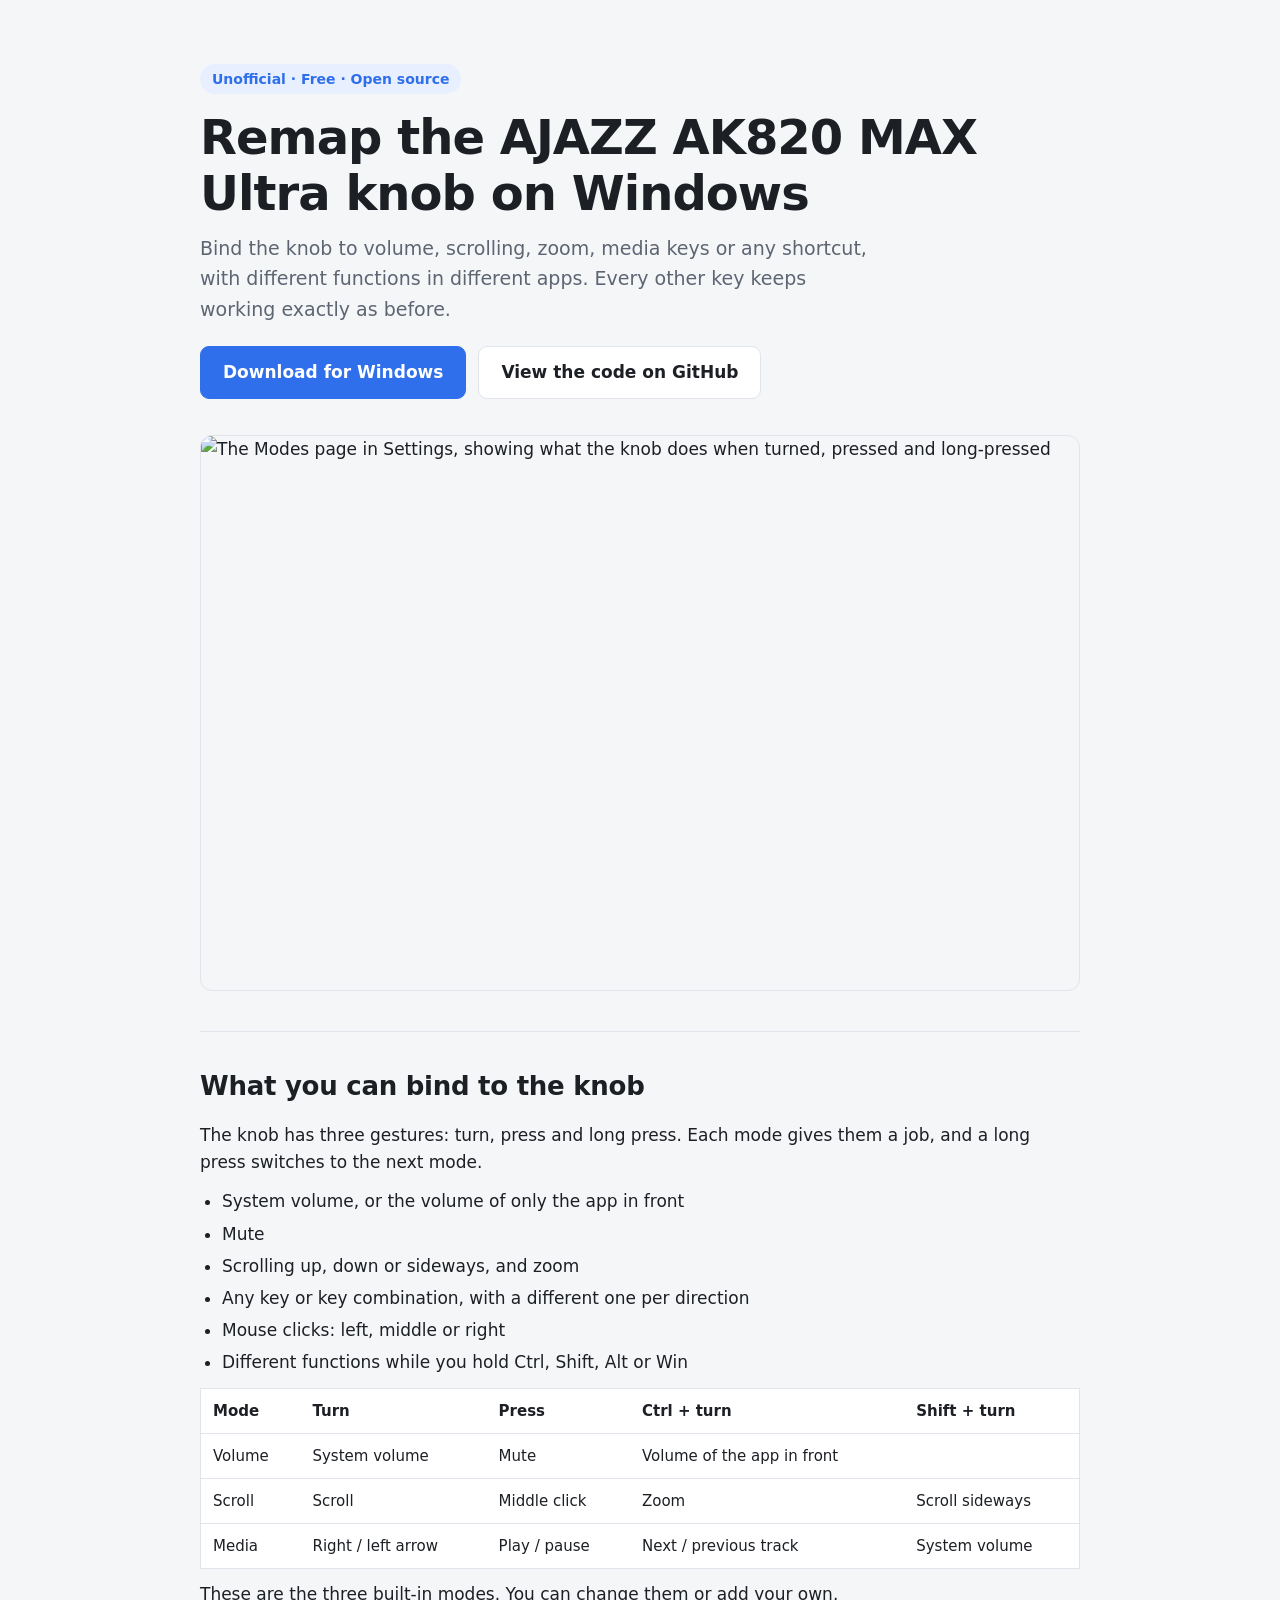
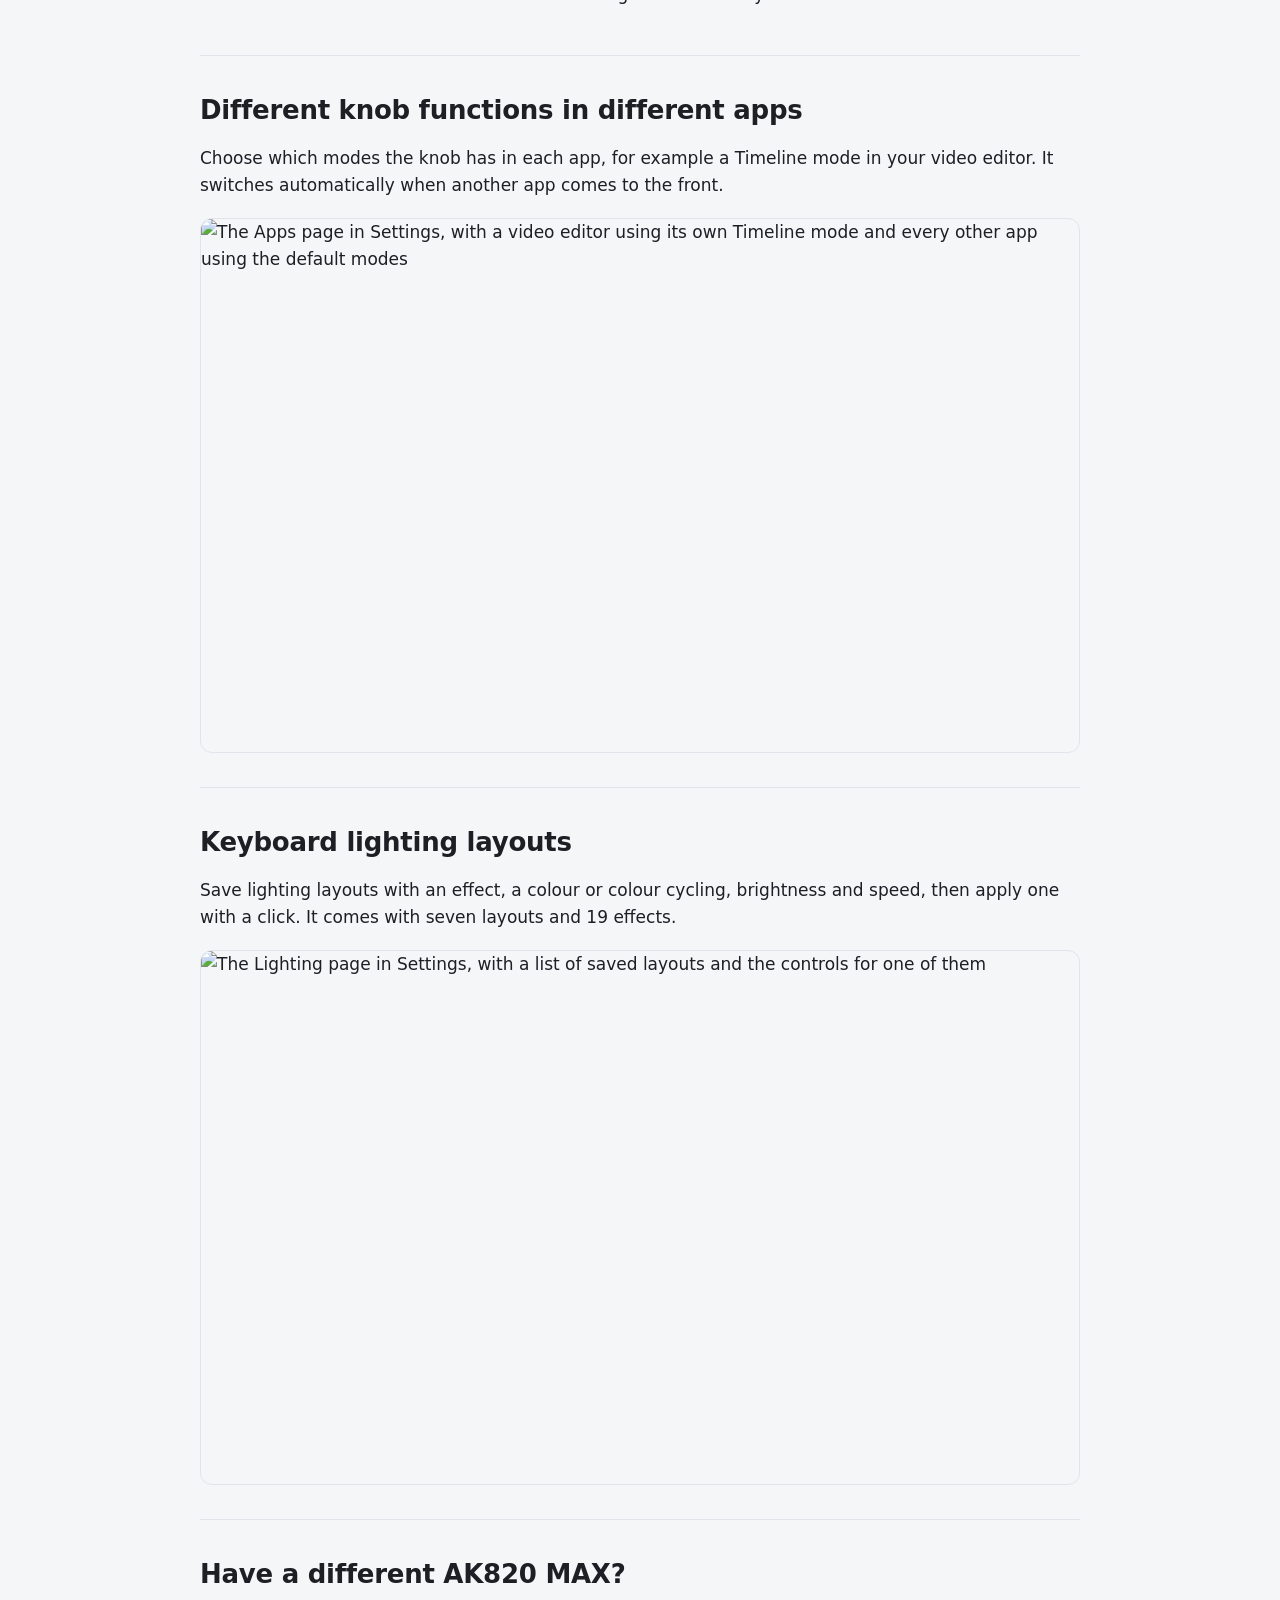
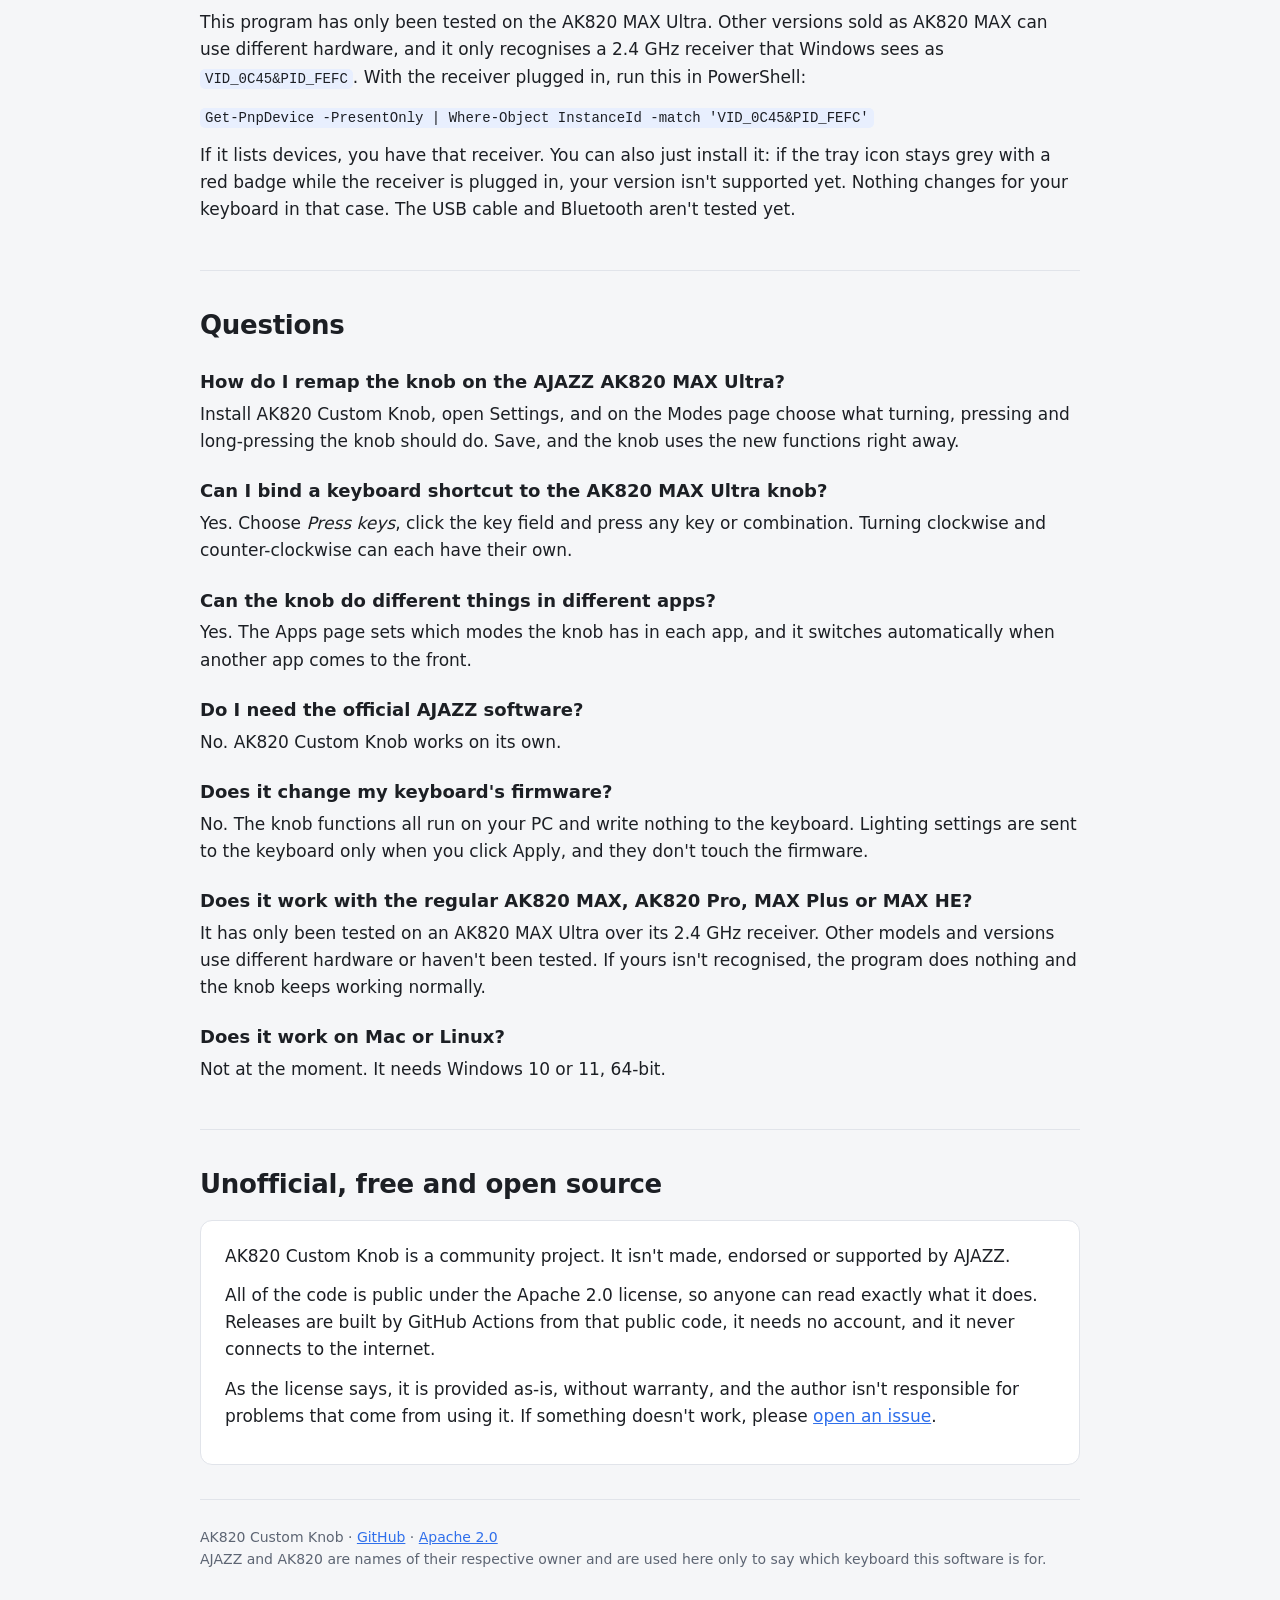
==== site/index.html @ d7d893a1 "Uyumluluk bilgisi AK820 MAX Ultra olarak düzeltildi" ====
<!doctype html>
<html lang="en">
<head>
  <meta charset="utf-8">
  <meta name="viewport" content="width=device-width, initial-scale=1">
  <title>Remap the AJAZZ AK820 MAX Ultra Knob on Windows | AK820 Custom Knob</title>
  <meta name="description" content="Free, open-source software to remap the knob on the AJAZZ AK820 MAX Ultra: bind volume, scroll, zoom, media keys or any shortcut, with different functions per app.">
  <link rel="canonical" href="https://enceladus00.github.io/ak820-custom-knob/">
  <link rel="icon" href="images/icon.png">
  <meta property="og:type" content="website">
  <meta property="og:title" content="Remap the AJAZZ AK820 MAX Ultra knob on Windows">
  <meta property="og:description" content="Free, open-source and unofficial. Bind volume, scroll, zoom, media keys or any shortcut to the knob, with different functions per app.">
  <meta property="og:url" content="https://enceladus00.github.io/ak820-custom-knob/">
  <meta property="og:image" content="https://enceladus00.github.io/ak820-custom-knob/images/settings-modes.png">
  <meta name="twitter:card" content="summary_large_image">
  <script type="application/ld+json">
  {
    "@context": "https://schema.org",
    "@graph": [
      {
        "@type": "SoftwareApplication",
        "name": "AK820 Custom Knob",
        "description": "Free, open-source and unofficial software to remap the knob on the AJAZZ AK820 MAX Ultra keyboard on Windows.",
        "applicationCategory": "UtilitiesApplication",
        "operatingSystem": "Windows 10, Windows 11",
        "license": "https://www.apache.org/licenses/LICENSE-2.0",
        "downloadUrl": "https://github.com/Enceladus00/ak820-custom-knob/releases/latest/download/ak820-custom-knob-setup.exe",
        "url": "https://enceladus00.github.io/ak820-custom-knob/",
        "offers": { "@type": "Offer", "price": "0", "priceCurrency": "USD" }
      },
      {
        "@type": "FAQPage",
        "mainEntity": [
          { "@type": "Question", "name": "How do I remap the knob on the AJAZZ AK820 MAX Ultra?", "acceptedAnswer": { "@type": "Answer", "text": "Install AK820 Custom Knob, open Settings, and on the Modes page choose what turning, pressing and long-pressing the knob should do. Save, and the knob uses the new functions right away." } },
          { "@type": "Question", "name": "Can I bind a keyboard shortcut to the AK820 MAX Ultra knob?", "acceptedAnswer": { "@type": "Answer", "text": "Yes. Choose Press keys, click the key field and press any key or combination. Turning clockwise and counter-clockwise can each have their own." } },
          { "@type": "Question", "name": "Can the knob do different things in different apps?", "acceptedAnswer": { "@type": "Answer", "text": "Yes. The Apps page sets which modes the knob has in each app, and it switches automatically when another app comes to the front." } },
          { "@type": "Question", "name": "Do I need the official AJAZZ software?", "acceptedAnswer": { "@type": "Answer", "text": "No. AK820 Custom Knob works on its own." } },
          { "@type": "Question", "name": "Does it change my keyboard's firmware?", "acceptedAnswer": { "@type": "Answer", "text": "No. The knob functions all run on your PC and write nothing to the keyboard. Lighting settings are sent to the keyboard only when you click Apply, and they don't touch the firmware." } },
          { "@type": "Question", "name": "Does it work with the regular AK820 MAX, AK820 Pro, MAX Plus or MAX HE?", "acceptedAnswer": { "@type": "Answer", "text": "It has only been tested on an AK820 MAX Ultra over its 2.4 GHz receiver. Other models and versions use different hardware or haven't been tested. If yours isn't recognised, the program does nothing and the knob keeps working normally." } },
          { "@type": "Question", "name": "Is it official?", "acceptedAnswer": { "@type": "Answer", "text": "No. It is a free, open-source community project, not made or endorsed by AJAZZ, and provided as-is under the Apache 2.0 license." } }
        ]
      }
    ]
  }
  </script>
  <style>
    :root {
      --bg: #f5f6f8; --surface: #ffffff; --text: #1c1f24; --muted: #5d6573;
      --border: #e1e4ea; --accent: #2f6feb; --accent-text: #ffffff; --soft: #e8effe;
    }
    @media (prefers-color-scheme: dark) {
      :root {
        --bg: #16181c; --surface: #1f2228; --text: #e8eaee; --muted: #a2aab8;
        --border: #333842; --accent: #5b8dff; --accent-text: #10131a; --soft: #23314f;
      }
    }
    * { box-sizing: border-box; }
    html { -webkit-text-size-adjust: 100%; }
    body { margin: 0; background: var(--bg); color: var(--text); font: 17px/1.6 "Segoe UI", system-ui, -apple-system, Roboto, sans-serif; }
    .wrap { max-width: 920px; margin: 0 auto; padding: 0 20px; }
    header { padding: 64px 0 36px; }
    .tag { display: inline-block; padding: 4px 12px; border-radius: 99px; background: var(--soft); color: var(--accent); font-size: 14px; font-weight: 600; }
    h1 { margin: 16px 0 12px; font-size: clamp(32px, 6vw, 48px); line-height: 1.15; letter-spacing: -.02em; }
    h2 { margin: 0 0 14px; font-size: 26px; letter-spacing: -.01em; }
    h3 { margin: 22px 0 4px; font-size: 18px; }
    p { margin: 0 0 12px; }
    .lede { max-width: 680px; color: var(--muted); font-size: 19px; }
    .actions { display: flex; flex-wrap: wrap; gap: 12px; margin-top: 22px; }
    .btn { display: inline-block; padding: 12px 22px; border-radius: 9px; border: 1px solid var(--border); background: var(--surface); color: var(--text); font-weight: 600; text-decoration: none; }
    .btn.primary { background: var(--accent); border-color: var(--accent); color: var(--accent-text); }
    .btn:focus-visible, a:focus-visible { outline: 2px solid var(--accent); outline-offset: 2px; }
    a { color: var(--accent); }
    img { display: block; width: 100%; height: auto; border-radius: 12px; border: 1px solid var(--border); }
    section { padding: 34px 0; border-top: 1px solid var(--border); }
    .hero-shot { padding-bottom: 40px; }
    ul { margin: 0 0 12px; padding-left: 22px; }
    li { margin-bottom: 5px; }
    .table { overflow-x: auto; margin-bottom: 12px; }
    table { width: 100%; min-width: 540px; border-collapse: collapse; background: var(--surface); border: 1px solid var(--border); }
    th, td { padding: 10px 12px; border-bottom: 1px solid var(--border); text-align: left; font-size: 15px; }
    th { font-weight: 600; }
    code { padding: 2px 5px; border-radius: 5px; background: var(--soft); font: 14px/1.5 Consolas, ui-monospace, monospace; overflow-wrap: anywhere; }
    .about { padding: 22px 24px; margin: 8px 0 0; border-radius: 12px; background: var(--surface); border: 1px solid var(--border); }
    .shot-gap { margin-top: 18px; }
    footer { padding: 26px 0 44px; border-top: 1px solid var(--border); color: var(--muted); font-size: 14px; }
  </style>
</head>
<body>
  <div class="wrap">
    <header>
      <span class="tag">Unofficial · Free · Open source</span>
      <h1>Remap the AJAZZ AK820 MAX Ultra knob on Windows</h1>
      <p class="lede">Bind the knob to volume, scrolling, zoom, media keys or any shortcut, with different functions in different apps. Every other key keeps working exactly as before.</p>
      <div class="actions">
        <a class="btn primary" href="https://github.com/Enceladus00/ak820-custom-knob/releases/latest/download/ak820-custom-knob-setup.exe">Download for Windows</a>
        <a class="btn" href="https://github.com/Enceladus00/ak820-custom-knob">View the code on GitHub</a>
      </div>
    </header>

    <div class="hero-shot">
      <img src="images/settings-modes.png" width="2240" height="1414" alt="The Modes page in Settings, showing what the knob does when turned, pressed and long-pressed">
    </div>

    <section>
      <h2>What you can bind to the knob</h2>
      <p>The knob has three gestures: turn, press and long press. Each mode gives them a job, and a long press switches to the next mode.</p>
      <ul>
        <li>System volume, or the volume of only the app in front</li>
        <li>Mute</li>
        <li>Scrolling up, down or sideways, and zoom</li>
        <li>Any key or key combination, with a different one per direction</li>
        <li>Mouse clicks: left, middle or right</li>
        <li>Different functions while you hold Ctrl, Shift, Alt or Win</li>
      </ul>
      <div class="table">
        <table>
          <thead><tr><th>Mode</th><th>Turn</th><th>Press</th><th>Ctrl + turn</th><th>Shift + turn</th></tr></thead>
          <tbody>
            <tr><td>Volume</td><td>System volume</td><td>Mute</td><td>Volume of the app in front</td><td></td></tr>
            <tr><td>Scroll</td><td>Scroll</td><td>Middle click</td><td>Zoom</td><td>Scroll sideways</td></tr>
            <tr><td>Media</td><td>Right / left arrow</td><td>Play / pause</td><td>Next / previous track</td><td>System volume</td></tr>
          </tbody>
        </table>
      </div>
      <p>These are the three built-in modes. You can change them or add your own.</p>
    </section>

    <section>
      <h2>Different knob functions in different apps</h2>
      <p>Choose which modes the knob has in each app, for example a Timeline mode in your video editor. It switches automatically when another app comes to the front.</p>
      <img class="shot-gap" loading="lazy" src="images/settings-apps.png" width="2240" height="1360" alt="The Apps page in Settings, with a video editor using its own Timeline mode and every other app using the default modes">
    </section>

    <section>
      <h2>Keyboard lighting layouts</h2>
      <p>Save lighting layouts with an effect, a colour or colour cycling, brightness and speed, then apply one with a click. It comes with seven layouts and 19 effects.</p>
      <img class="shot-gap" loading="lazy" src="images/settings-lighting.png" width="2240" height="1360" alt="The Lighting page in Settings, with a list of saved layouts and the controls for one of them">
    </section>

    <section>
      <h2>Have a different AK820 MAX?</h2>
      <p>This program has only been tested on the AK820 MAX Ultra. Other versions sold as AK820 MAX can use different hardware, and it only recognises a 2.4 GHz receiver that Windows sees as <code>VID_0C45&amp;PID_FEFC</code>. With the receiver plugged in, run this in PowerShell:</p>
      <p><code>Get-PnpDevice -PresentOnly | Where-Object InstanceId -match 'VID_0C45&amp;PID_FEFC'</code></p>
      <p>If it lists devices, you have that receiver. You can also just install it: if the tray icon stays grey with a red badge while the receiver is plugged in, your version isn't supported yet. Nothing changes for your keyboard in that case. The USB cable and Bluetooth aren't tested yet.</p>
    </section>

    <section>
      <h2>Questions</h2>
      <h3>How do I remap the knob on the AJAZZ AK820 MAX Ultra?</h3>
      <p>Install AK820 Custom Knob, open Settings, and on the Modes page choose what turning, pressing and long-pressing the knob should do. Save, and the knob uses the new functions right away.</p>
      <h3>Can I bind a keyboard shortcut to the AK820 MAX Ultra knob?</h3>
      <p>Yes. Choose <em>Press keys</em>, click the key field and press any key or combination. Turning clockwise and counter-clockwise can each have their own.</p>
      <h3>Can the knob do different things in different apps?</h3>
      <p>Yes. The Apps page sets which modes the knob has in each app, and it switches automatically when another app comes to the front.</p>
      <h3>Do I need the official AJAZZ software?</h3>
      <p>No. AK820 Custom Knob works on its own.</p>
      <h3>Does it change my keyboard's firmware?</h3>
      <p>No. The knob functions all run on your PC and write nothing to the keyboard. Lighting settings are sent to the keyboard only when you click Apply, and they don't touch the firmware.</p>
      <h3>Does it work with the regular AK820 MAX, AK820 Pro, MAX Plus or MAX HE?</h3>
      <p>It has only been tested on an AK820 MAX Ultra over its 2.4 GHz receiver. Other models and versions use different hardware or haven't been tested. If yours isn't recognised, the program does nothing and the knob keeps working normally.</p>
      <h3>Does it work on Mac or Linux?</h3>
      <p>Not at the moment. It needs Windows 10 or 11, 64-bit.</p>
    </section>

    <section>
      <h2>Unofficial, free and open source</h2>
      <div class="about">
        <p>AK820 Custom Knob is a community project. It isn't made, endorsed or supported by AJAZZ.</p>
        <p>All of the code is public under the Apache 2.0 license, so anyone can read exactly what it does. Releases are built by GitHub Actions from that public code, it needs no account, and it never connects to the internet.</p>
        <p>As the license says, it is provided as-is, without warranty, and the author isn't responsible for problems that come from using it. If something doesn't work, please <a href="https://github.com/Enceladus00/ak820-custom-knob/issues">open an issue</a>.</p>
      </div>
    </section>

    <footer>
      AK820 Custom Knob · <a href="https://github.com/Enceladus00/ak820-custom-knob">GitHub</a> · <a href="https://github.com/Enceladus00/ak820-custom-knob/blob/main/LICENSE">Apache 2.0</a><br>
      AJAZZ and AK820 are names of their respective owner and are used here only to say which keyboard this software is for.
    </footer>
  </div>
</body>
</html>
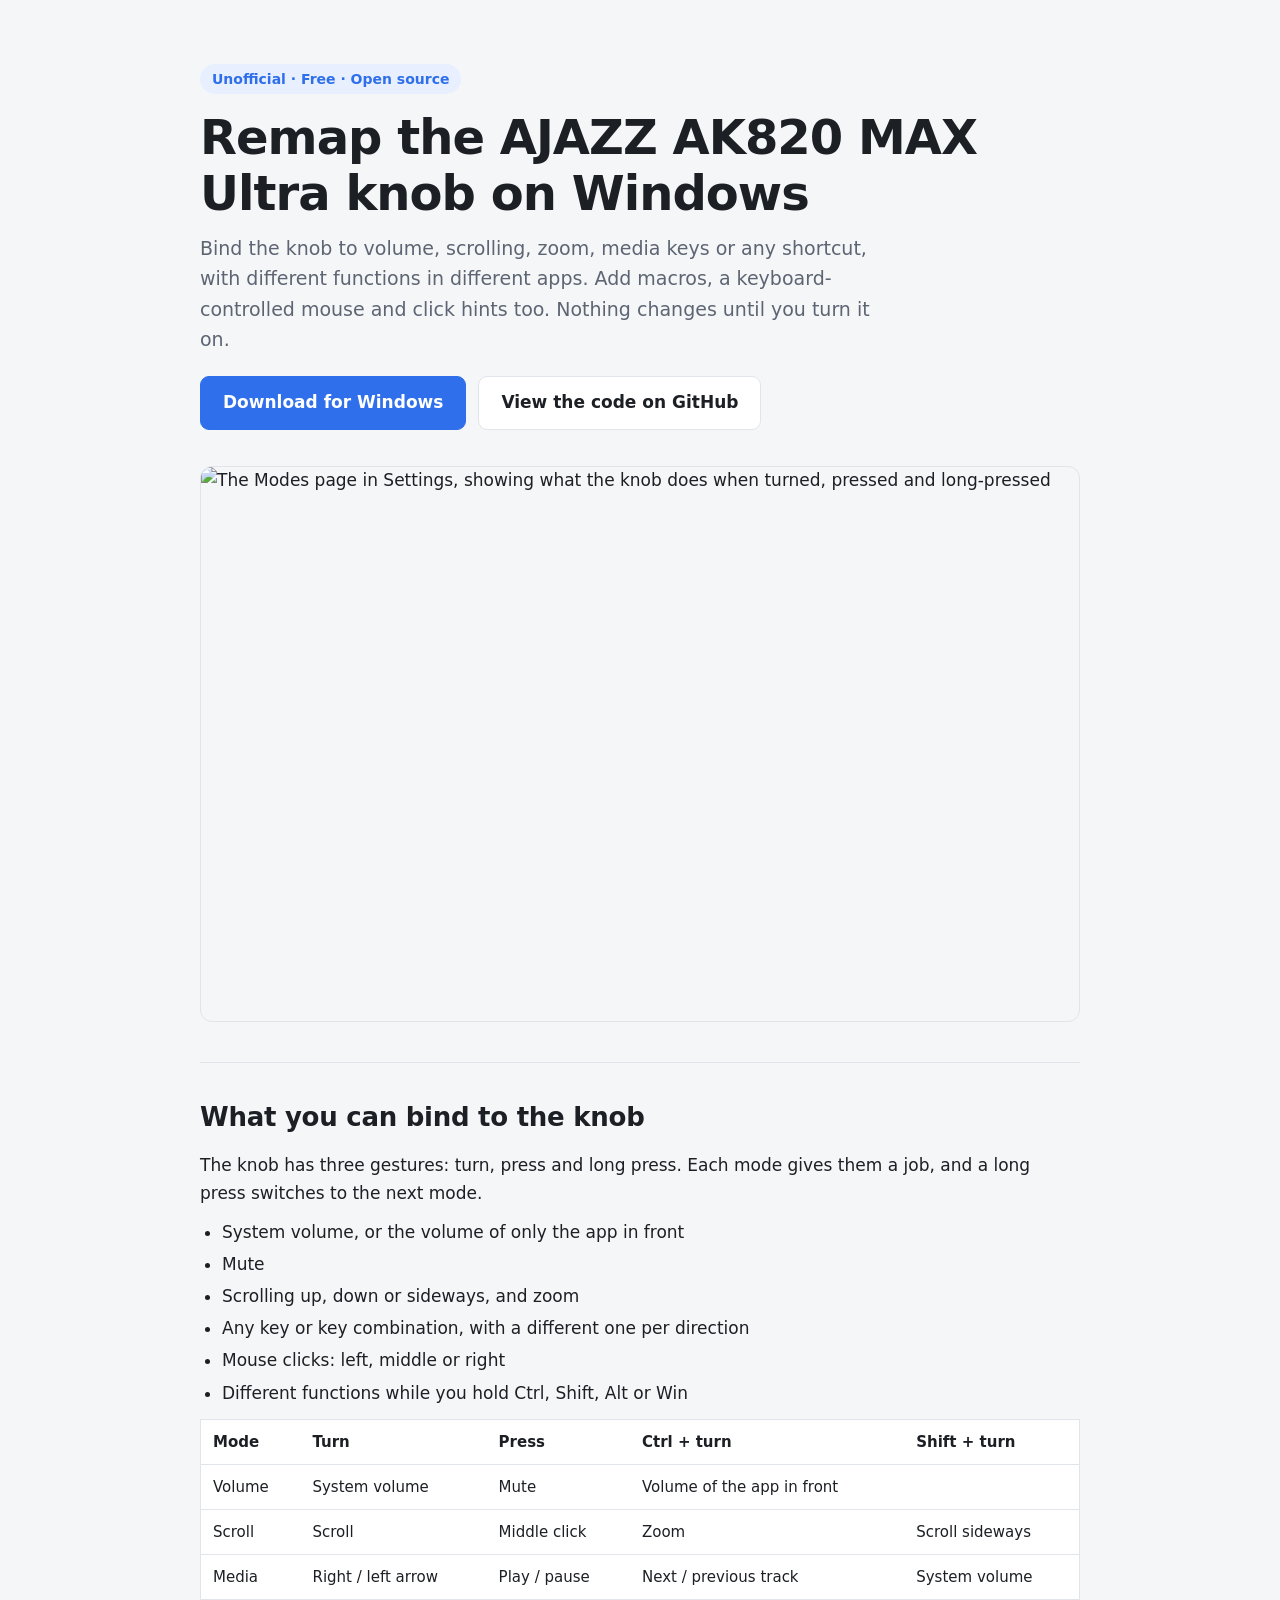
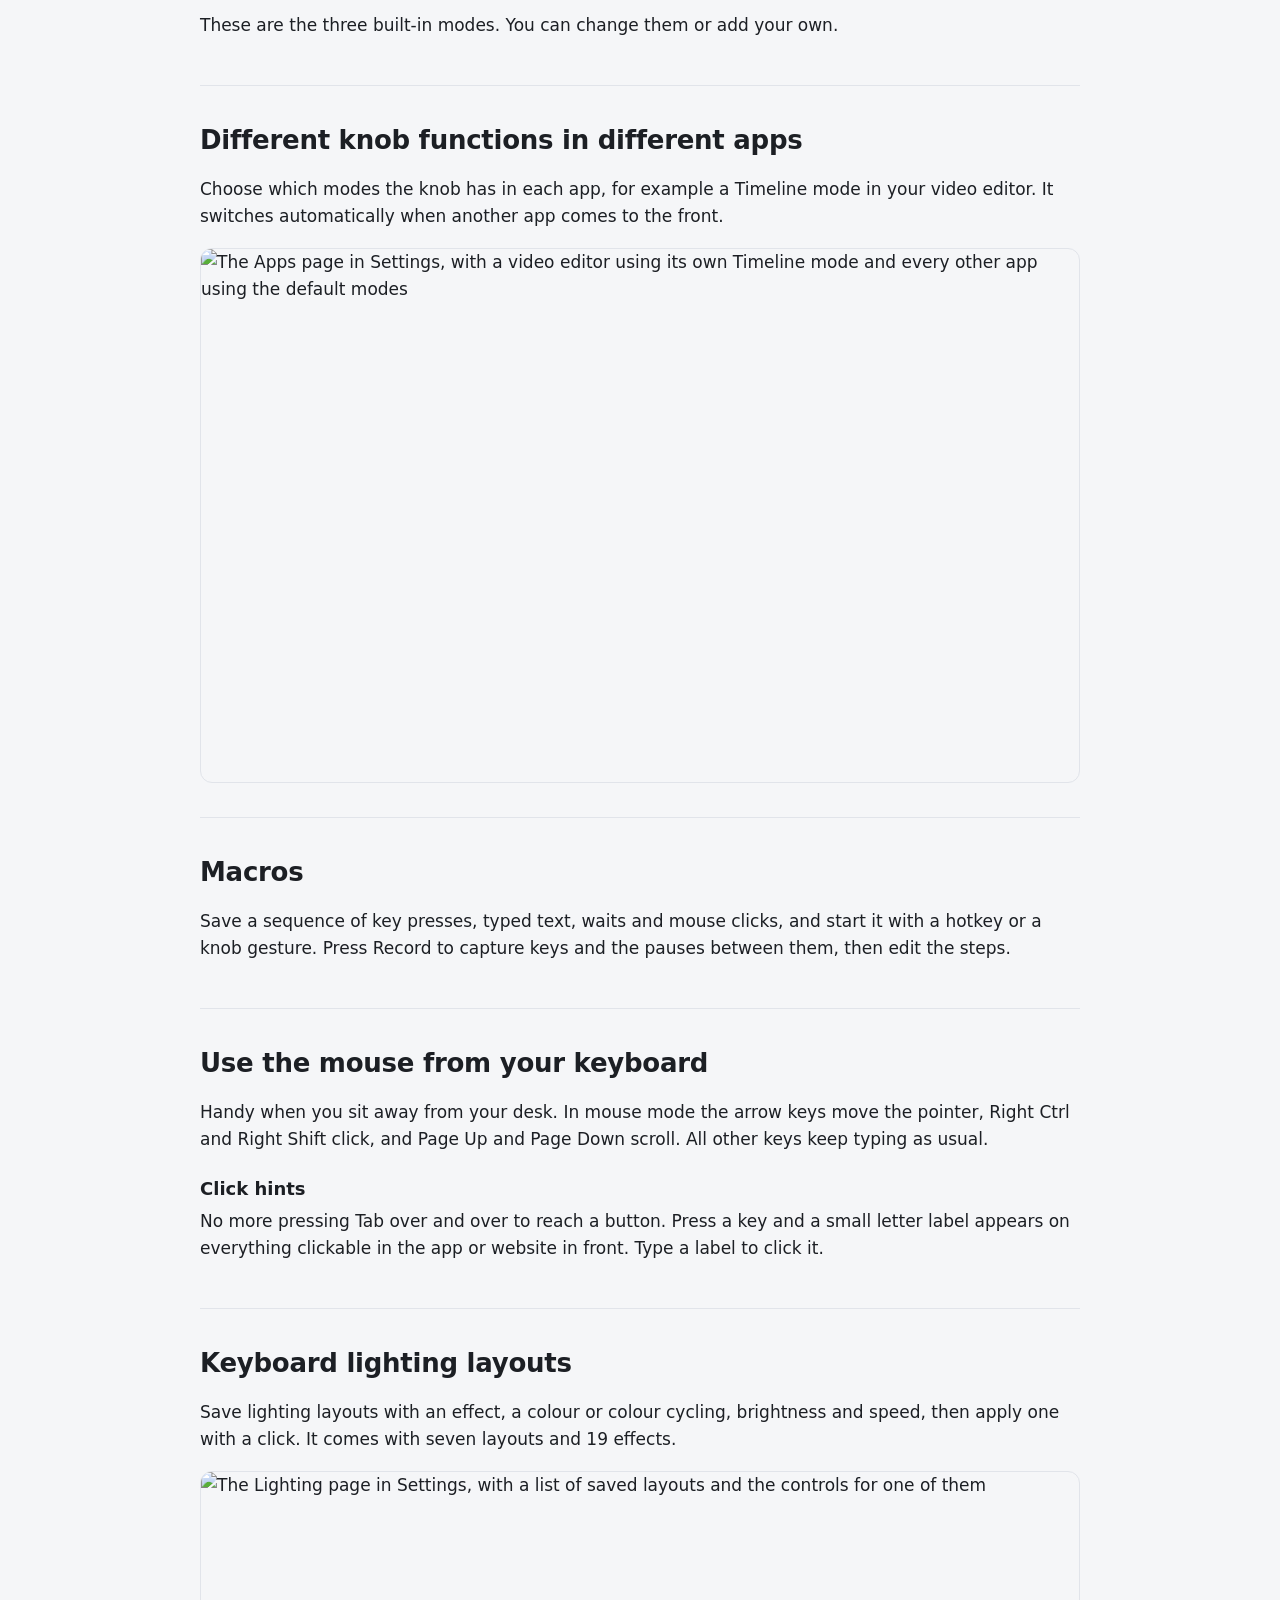
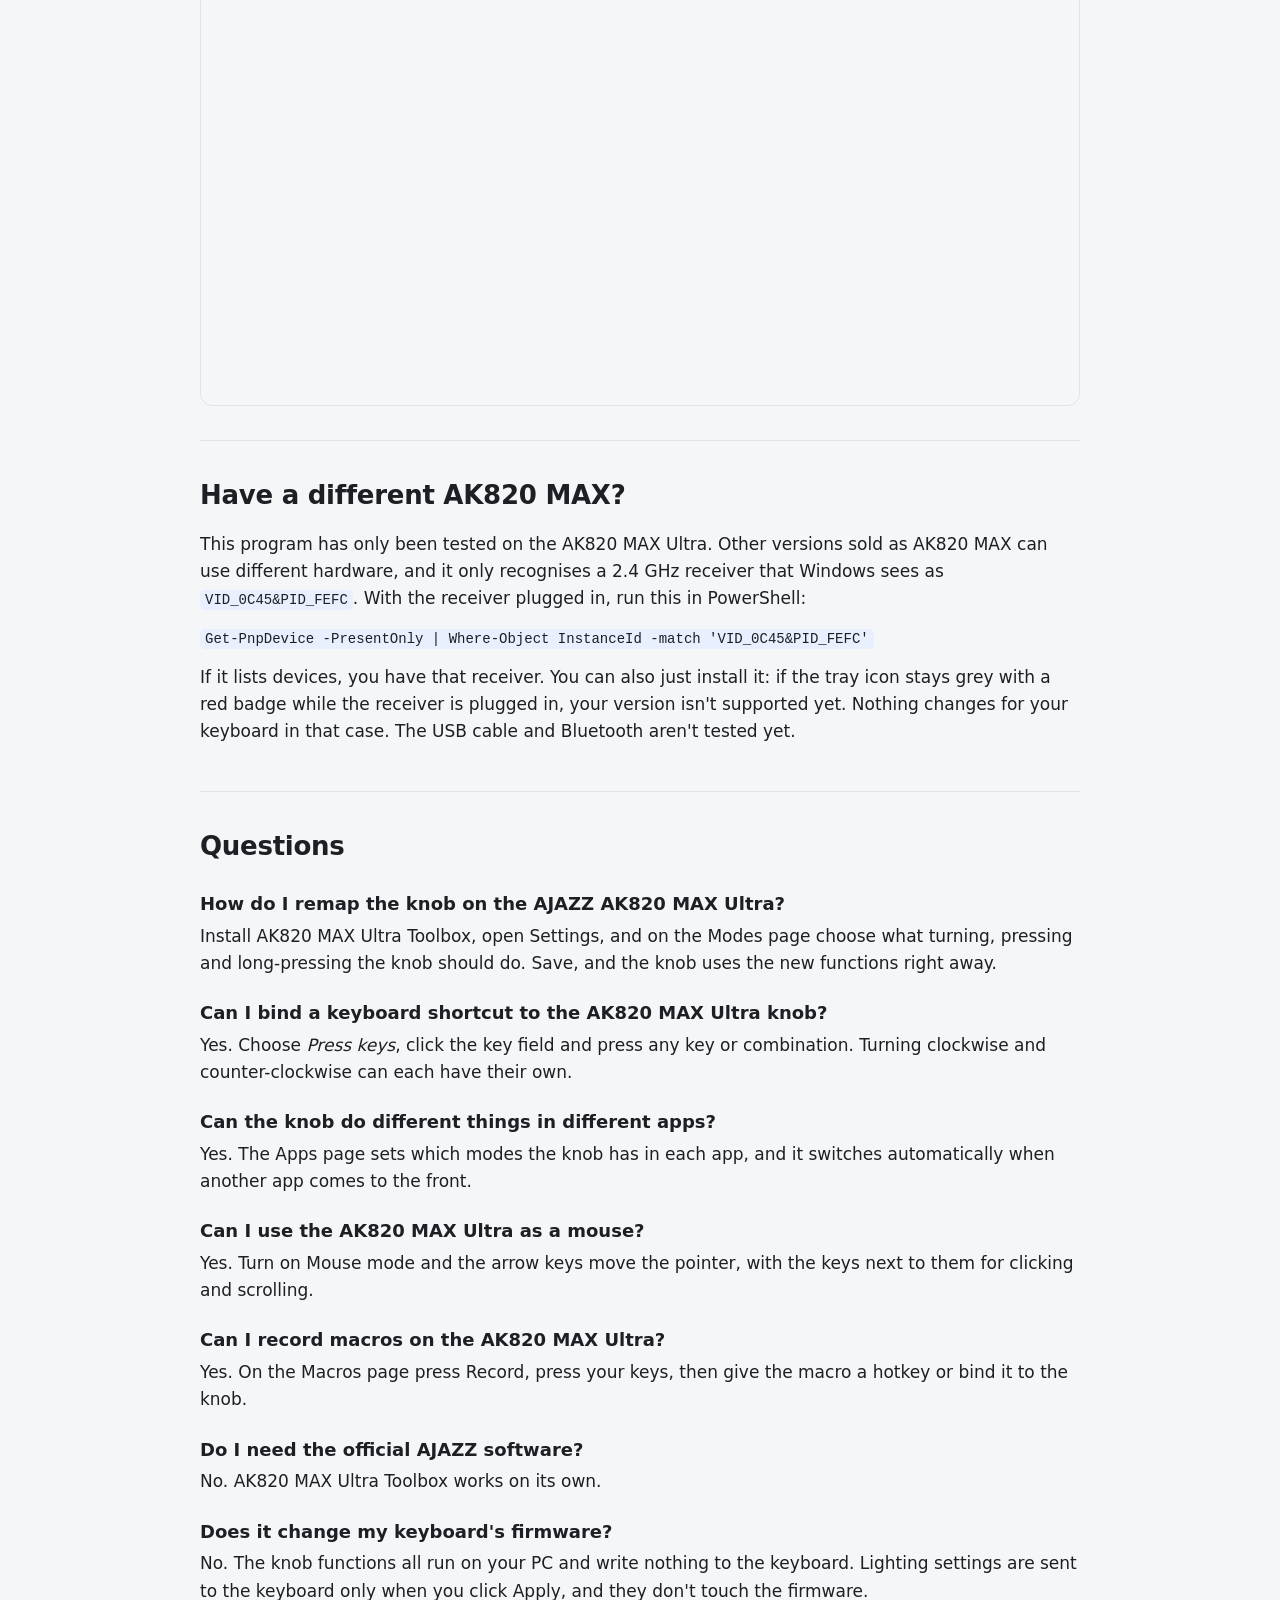
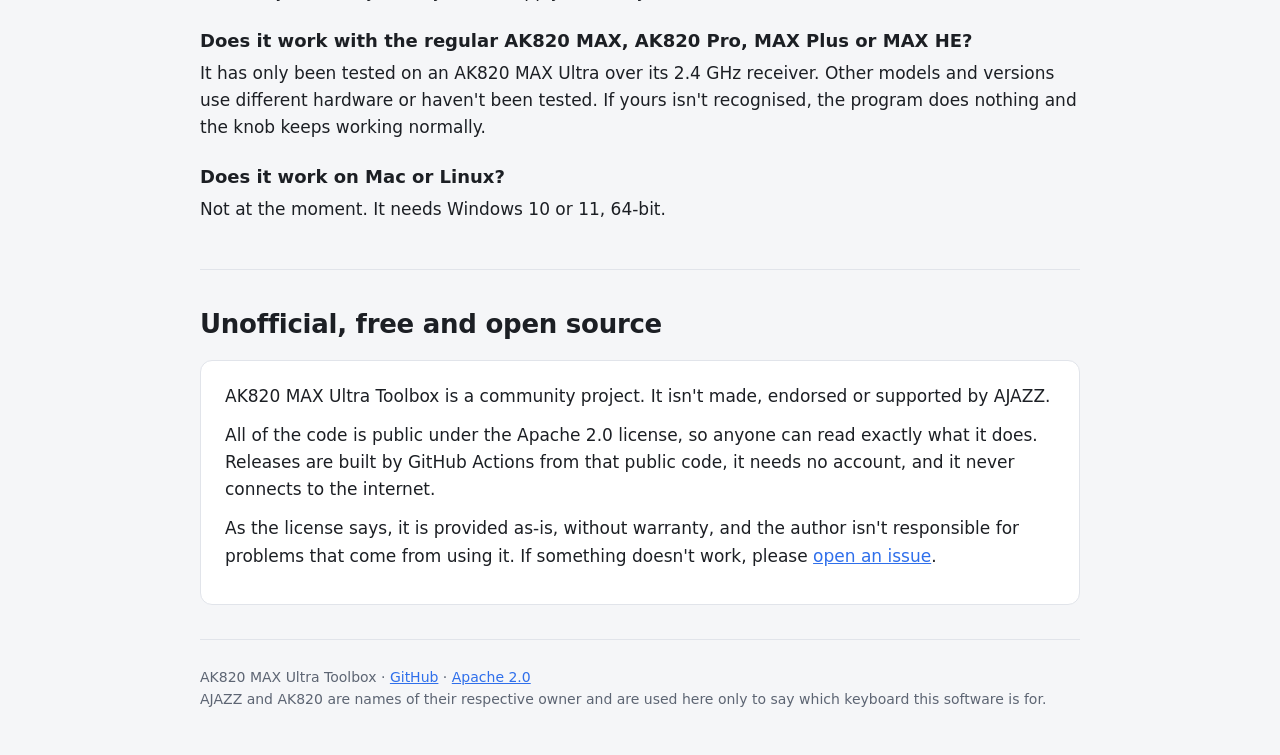
==== commit 06d8e002: "Uygulama adı AK820 MAX Ultra Toolbox olarak değiştirildi, belgeler güncellendi" ====
--- a/site/index.html
+++ b/site/index.html
@@ -3,15 +3,15 @@
 <head>
   <meta charset="utf-8">
   <meta name="viewport" content="width=device-width, initial-scale=1">
-  <title>Remap the AJAZZ AK820 MAX Ultra Knob on Windows | AK820 Custom Knob</title>
+  <title>Remap the AJAZZ AK820 MAX Ultra Knob, Macros and More | AK820 MAX Ultra Toolbox</title>
   <meta name="description" content="Free, open-source software to remap the knob on the AJAZZ AK820 MAX Ultra: bind volume, scroll, zoom, media keys or any shortcut, with different functions per app.">
-  <link rel="canonical" href="https://enceladus00.github.io/ak820-custom-knob/">
+  <link rel="canonical" href="https://enceladus00.github.io/ak820-max-ultra-toolbox/">
   <link rel="icon" href="images/icon.png">
   <meta property="og:type" content="website">
   <meta property="og:title" content="Remap the AJAZZ AK820 MAX Ultra knob on Windows">
   <meta property="og:description" content="Free, open-source and unofficial. Bind volume, scroll, zoom, media keys or any shortcut to the knob, with different functions per app.">
-  <meta property="og:url" content="https://enceladus00.github.io/ak820-custom-knob/">
-  <meta property="og:image" content="https://enceladus00.github.io/ak820-custom-knob/images/settings-modes.png">
+  <meta property="og:url" content="https://enceladus00.github.io/ak820-max-ultra-toolbox/">
+  <meta property="og:image" content="https://enceladus00.github.io/ak820-max-ultra-toolbox/images/settings-modes.png">
   <meta name="twitter:card" content="summary_large_image">
   <script type="application/ld+json">
   {
@@ -19,22 +19,24 @@
     "@graph": [
       {
         "@type": "SoftwareApplication",
-        "name": "AK820 Custom Knob",
+        "name": "AK820 MAX Ultra Toolbox",
         "description": "Free, open-source and unofficial software to remap the knob on the AJAZZ AK820 MAX Ultra keyboard on Windows.",
         "applicationCategory": "UtilitiesApplication",
         "operatingSystem": "Windows 10, Windows 11",
         "license": "https://www.apache.org/licenses/LICENSE-2.0",
-        "downloadUrl": "https://github.com/Enceladus00/ak820-custom-knob/releases/latest/download/ak820-custom-knob-setup.exe",
-        "url": "https://enceladus00.github.io/ak820-custom-knob/",
+        "downloadUrl": "https://github.com/Enceladus00/ak820-max-ultra-toolbox/releases/latest/download/ak820-custom-knob-setup.exe",
+        "url": "https://enceladus00.github.io/ak820-max-ultra-toolbox/",
         "offers": { "@type": "Offer", "price": "0", "priceCurrency": "USD" }
       },
       {
         "@type": "FAQPage",
         "mainEntity": [
-          { "@type": "Question", "name": "How do I remap the knob on the AJAZZ AK820 MAX Ultra?", "acceptedAnswer": { "@type": "Answer", "text": "Install AK820 Custom Knob, open Settings, and on the Modes page choose what turning, pressing and long-pressing the knob should do. Save, and the knob uses the new functions right away." } },
+          { "@type": "Question", "name": "How do I remap the knob on the AJAZZ AK820 MAX Ultra?", "acceptedAnswer": { "@type": "Answer", "text": "Install AK820 MAX Ultra Toolbox, open Settings, and on the Modes page choose what turning, pressing and long-pressing the knob should do. Save, and the knob uses the new functions right away." } },
           { "@type": "Question", "name": "Can I bind a keyboard shortcut to the AK820 MAX Ultra knob?", "acceptedAnswer": { "@type": "Answer", "text": "Yes. Choose Press keys, click the key field and press any key or combination. Turning clockwise and counter-clockwise can each have their own." } },
           { "@type": "Question", "name": "Can the knob do different things in different apps?", "acceptedAnswer": { "@type": "Answer", "text": "Yes. The Apps page sets which modes the knob has in each app, and it switches automatically when another app comes to the front." } },
-          { "@type": "Question", "name": "Do I need the official AJAZZ software?", "acceptedAnswer": { "@type": "Answer", "text": "No. AK820 Custom Knob works on its own." } },
+          { "@type": "Question", "name": "Can I use the AK820 MAX Ultra as a mouse?", "acceptedAnswer": { "@type": "Answer", "text": "Yes. Turn on Mouse mode and the arrow keys move the pointer, with the keys next to them for clicking and scrolling." } },
+          { "@type": "Question", "name": "Can I record macros on the AK820 MAX Ultra?", "acceptedAnswer": { "@type": "Answer", "text": "Yes. On the Macros page press Record, press your keys, then give the macro a hotkey or bind it to the knob." } },
+          { "@type": "Question", "name": "Do I need the official AJAZZ software?", "acceptedAnswer": { "@type": "Answer", "text": "No. AK820 MAX Ultra Toolbox works on its own." } },
           { "@type": "Question", "name": "Does it change my keyboard's firmware?", "acceptedAnswer": { "@type": "Answer", "text": "No. The knob functions all run on your PC and write nothing to the keyboard. Lighting settings are sent to the keyboard only when you click Apply, and they don't touch the firmware." } },
           { "@type": "Question", "name": "Does it work with the regular AK820 MAX, AK820 Pro, MAX Plus or MAX HE?", "acceptedAnswer": { "@type": "Answer", "text": "It has only been tested on an AK820 MAX Ultra over its 2.4 GHz receiver. Other models and versions use different hardware or haven't been tested. If yours isn't recognised, the program does nothing and the knob keeps working normally." } },
           { "@type": "Question", "name": "Is it official?", "acceptedAnswer": { "@type": "Answer", "text": "No. It is a free, open-source community project, not made or endorsed by AJAZZ, and provided as-is under the Apache 2.0 license." } }
@@ -90,10 +92,10 @@
     <header>
       <span class="tag">Unofficial · Free · Open source</span>
       <h1>Remap the AJAZZ AK820 MAX Ultra knob on Windows</h1>
-      <p class="lede">Bind the knob to volume, scrolling, zoom, media keys or any shortcut, with different functions in different apps. Every other key keeps working exactly as before.</p>
+      <p class="lede">Bind the knob to volume, scrolling, zoom, media keys or any shortcut, with different functions in different apps. Add macros, a keyboard-controlled mouse and click hints too. Nothing changes until you turn it on.</p>
       <div class="actions">
-        <a class="btn primary" href="https://github.com/Enceladus00/ak820-custom-knob/releases/latest/download/ak820-custom-knob-setup.exe">Download for Windows</a>
-        <a class="btn" href="https://github.com/Enceladus00/ak820-custom-knob">View the code on GitHub</a>
+        <a class="btn primary" href="https://github.com/Enceladus00/ak820-max-ultra-toolbox/releases/latest/download/ak820-custom-knob-setup.exe">Download for Windows</a>
+        <a class="btn" href="https://github.com/Enceladus00/ak820-max-ultra-toolbox">View the code on GitHub</a>
       </div>
     </header>
 
@@ -132,6 +134,18 @@
     </section>
 
     <section>
+      <h2>Macros</h2>
+      <p>Save a sequence of key presses, typed text, waits and mouse clicks, and start it with a hotkey or a knob gesture. Press Record to capture keys and the pauses between them, then edit the steps.</p>
+    </section>
+
+    <section>
+      <h2>Use the mouse from your keyboard</h2>
+      <p>Handy when you sit away from your desk. In mouse mode the arrow keys move the pointer, Right Ctrl and Right Shift click, and Page Up and Page Down scroll. All other keys keep typing as usual.</p>
+      <h3>Click hints</h3>
+      <p>No more pressing Tab over and over to reach a button. Press a key and a small letter label appears on everything clickable in the app or website in front. Type a label to click it.</p>
+    </section>
+
+    <section>
       <h2>Keyboard lighting layouts</h2>
       <p>Save lighting layouts with an effect, a colour or colour cycling, brightness and speed, then apply one with a click. It comes with seven layouts and 19 effects.</p>
       <img class="shot-gap" loading="lazy" src="images/settings-lighting.png" width="2240" height="1360" alt="The Lighting page in Settings, with a list of saved layouts and the controls for one of them">
@@ -147,13 +161,17 @@
     <section>
       <h2>Questions</h2>
       <h3>How do I remap the knob on the AJAZZ AK820 MAX Ultra?</h3>
-      <p>Install AK820 Custom Knob, open Settings, and on the Modes page choose what turning, pressing and long-pressing the knob should do. Save, and the knob uses the new functions right away.</p>
+      <p>Install AK820 MAX Ultra Toolbox, open Settings, and on the Modes page choose what turning, pressing and long-pressing the knob should do. Save, and the knob uses the new functions right away.</p>
       <h3>Can I bind a keyboard shortcut to the AK820 MAX Ultra knob?</h3>
       <p>Yes. Choose <em>Press keys</em>, click the key field and press any key or combination. Turning clockwise and counter-clockwise can each have their own.</p>
       <h3>Can the knob do different things in different apps?</h3>
       <p>Yes. The Apps page sets which modes the knob has in each app, and it switches automatically when another app comes to the front.</p>
+      <h3>Can I use the AK820 MAX Ultra as a mouse?</h3>
+      <p>Yes. Turn on Mouse mode and the arrow keys move the pointer, with the keys next to them for clicking and scrolling.</p>
+      <h3>Can I record macros on the AK820 MAX Ultra?</h3>
+      <p>Yes. On the Macros page press Record, press your keys, then give the macro a hotkey or bind it to the knob.</p>
       <h3>Do I need the official AJAZZ software?</h3>
-      <p>No. AK820 Custom Knob works on its own.</p>
+      <p>No. AK820 MAX Ultra Toolbox works on its own.</p>
       <h3>Does it change my keyboard's firmware?</h3>
       <p>No. The knob functions all run on your PC and write nothing to the keyboard. Lighting settings are sent to the keyboard only when you click Apply, and they don't touch the firmware.</p>
       <h3>Does it work with the regular AK820 MAX, AK820 Pro, MAX Plus or MAX HE?</h3>
@@ -165,14 +183,14 @@
     <section>
       <h2>Unofficial, free and open source</h2>
       <div class="about">
-        <p>AK820 Custom Knob is a community project. It isn't made, endorsed or supported by AJAZZ.</p>
+        <p>AK820 MAX Ultra Toolbox is a community project. It isn't made, endorsed or supported by AJAZZ.</p>
         <p>All of the code is public under the Apache 2.0 license, so anyone can read exactly what it does. Releases are built by GitHub Actions from that public code, it needs no account, and it never connects to the internet.</p>
-        <p>As the license says, it is provided as-is, without warranty, and the author isn't responsible for problems that come from using it. If something doesn't work, please <a href="https://github.com/Enceladus00/ak820-custom-knob/issues">open an issue</a>.</p>
+        <p>As the license says, it is provided as-is, without warranty, and the author isn't responsible for problems that come from using it. If something doesn't work, please <a href="https://github.com/Enceladus00/ak820-max-ultra-toolbox/issues">open an issue</a>.</p>
       </div>
     </section>
 
     <footer>
-      AK820 Custom Knob · <a href="https://github.com/Enceladus00/ak820-custom-knob">GitHub</a> · <a href="https://github.com/Enceladus00/ak820-custom-knob/blob/main/LICENSE">Apache 2.0</a><br>
+      AK820 MAX Ultra Toolbox · <a href="https://github.com/Enceladus00/ak820-max-ultra-toolbox">GitHub</a> · <a href="https://github.com/Enceladus00/ak820-max-ultra-toolbox/blob/main/LICENSE">Apache 2.0</a><br>
       AJAZZ and AK820 are names of their respective owner and are used here only to say which keyboard this software is for.
     </footer>
   </div>
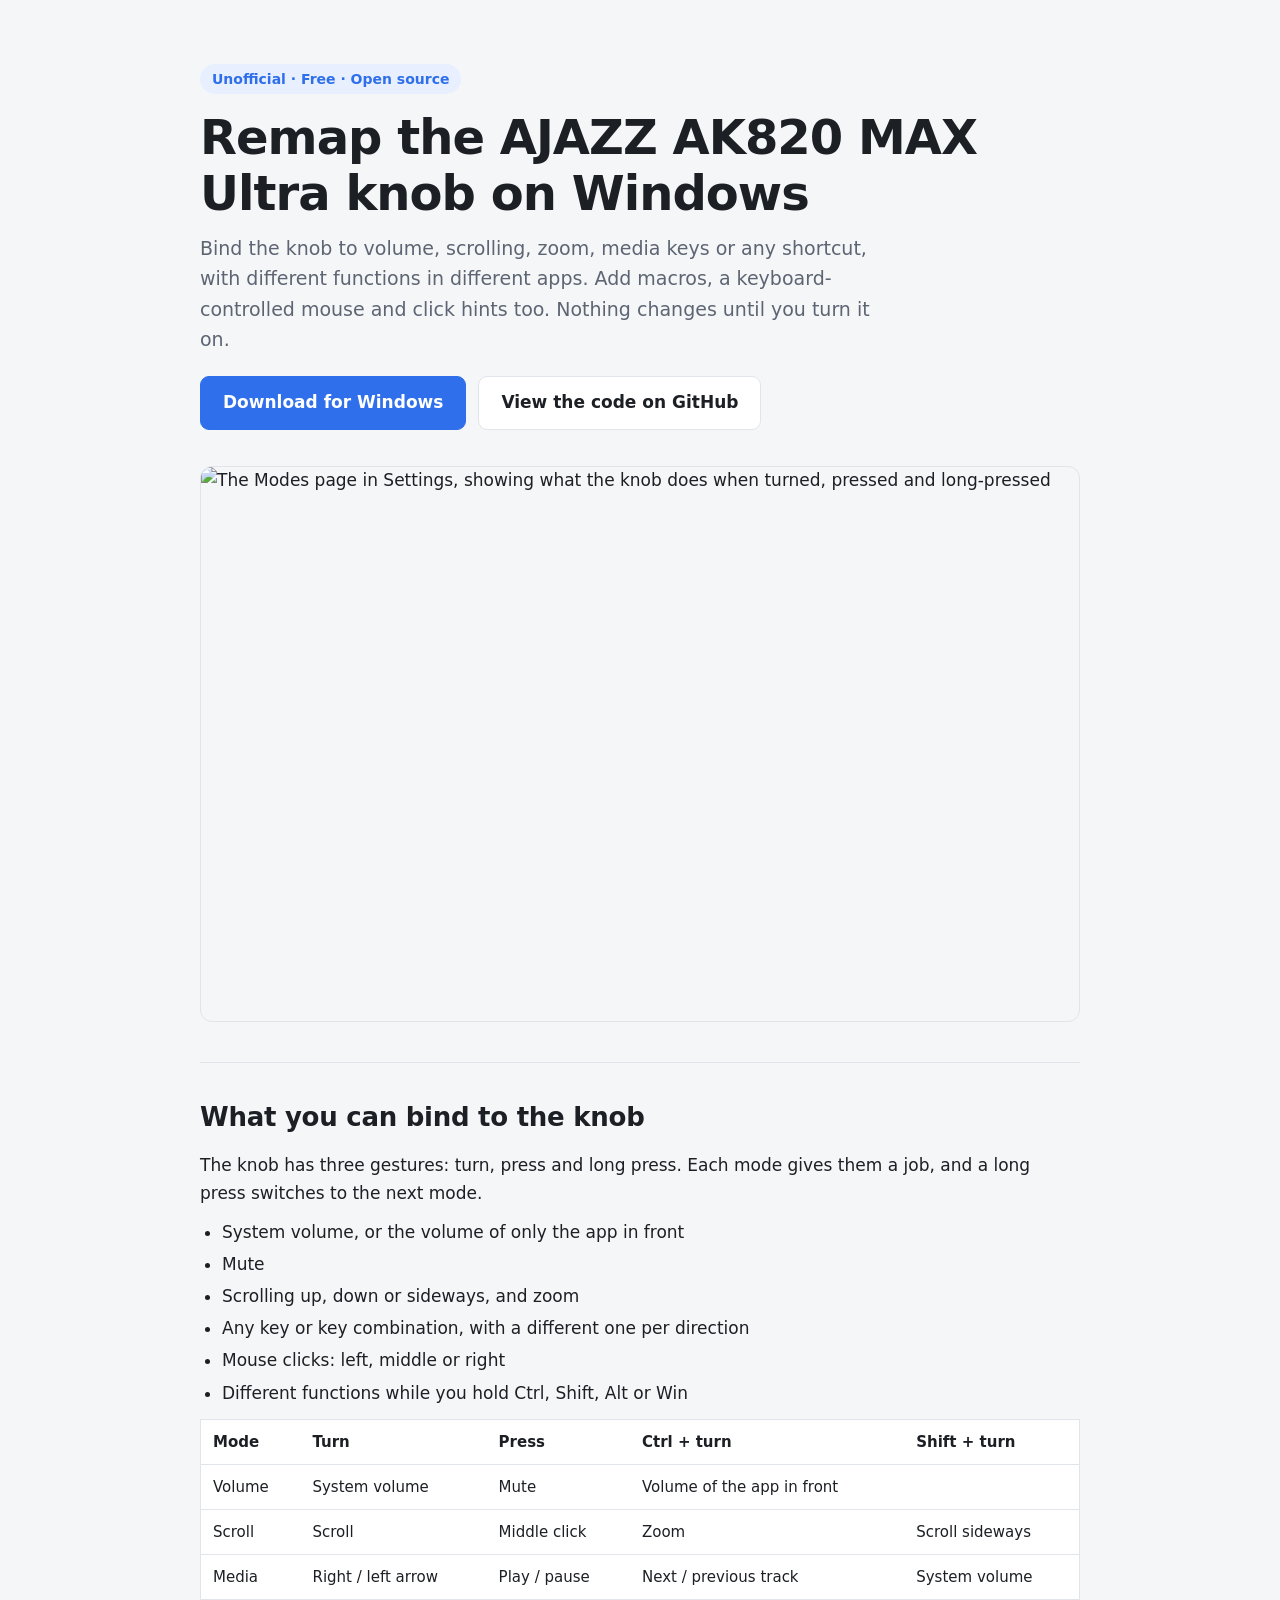
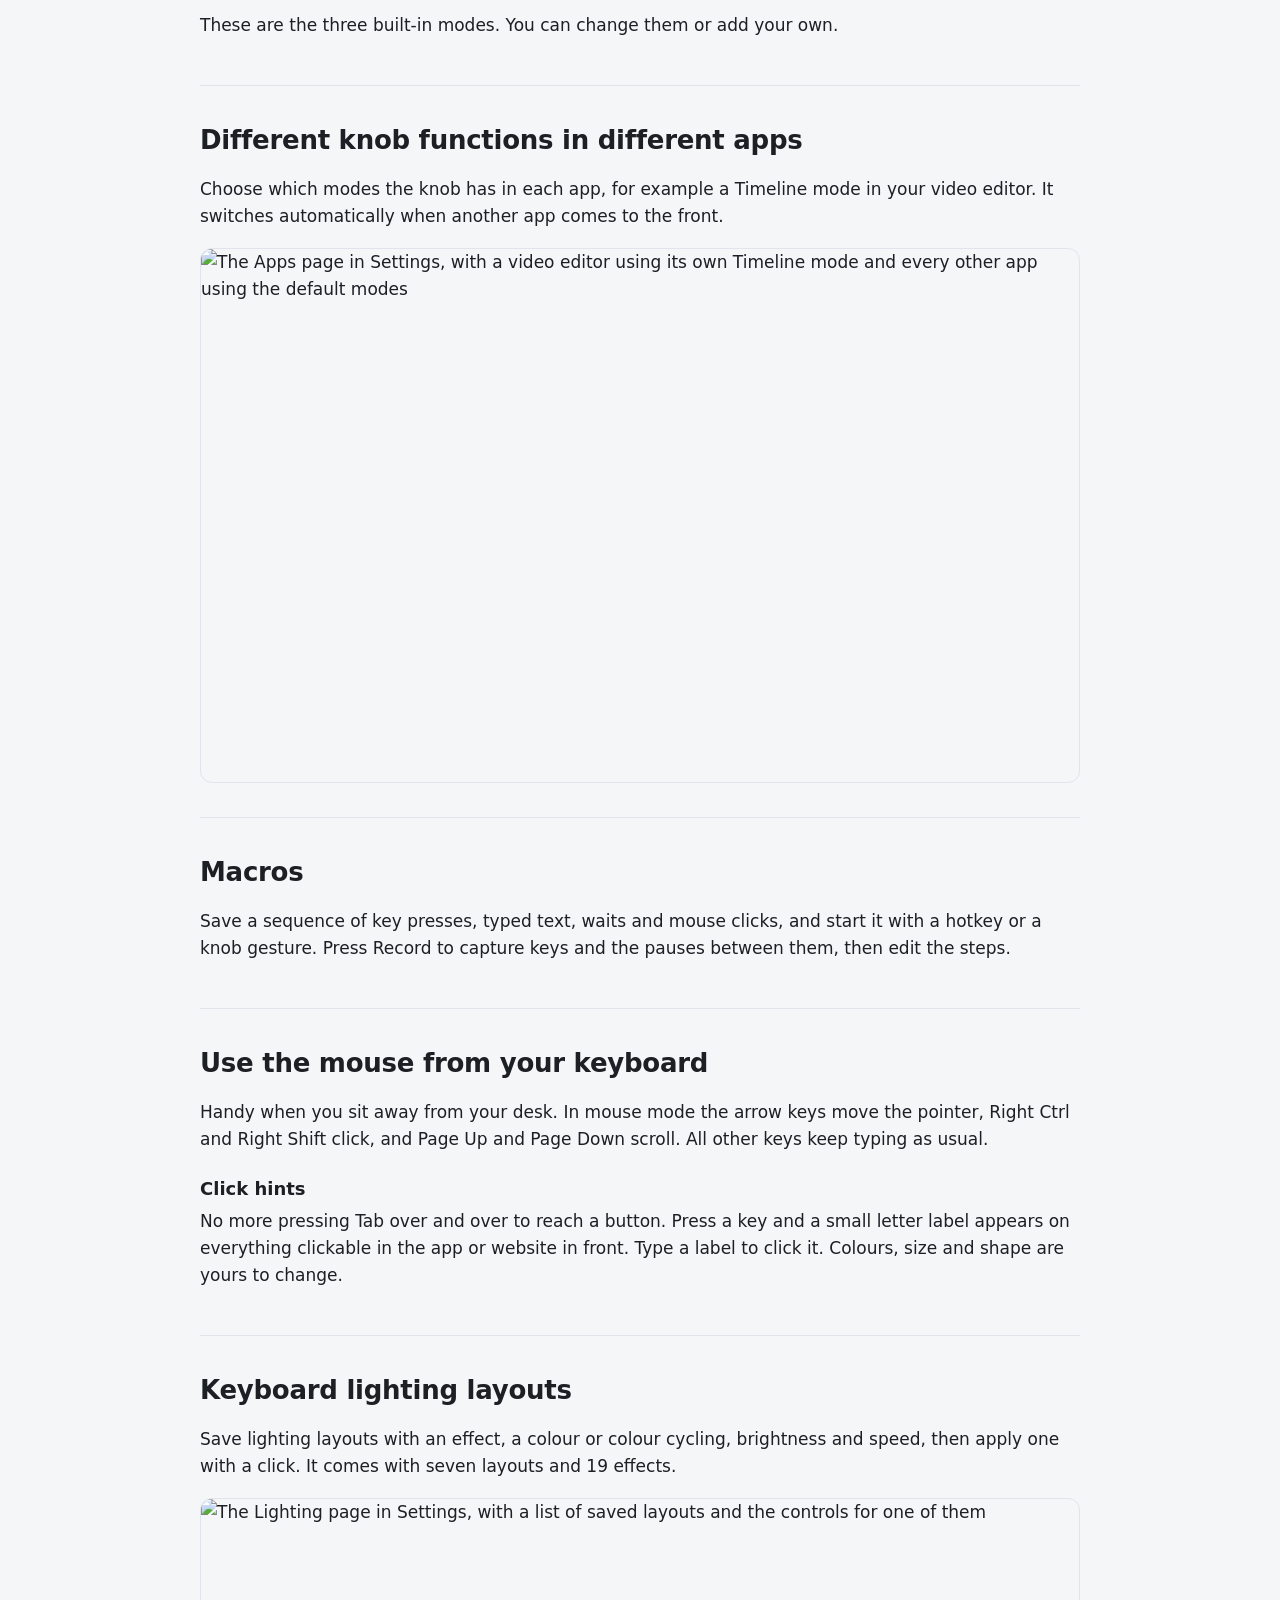
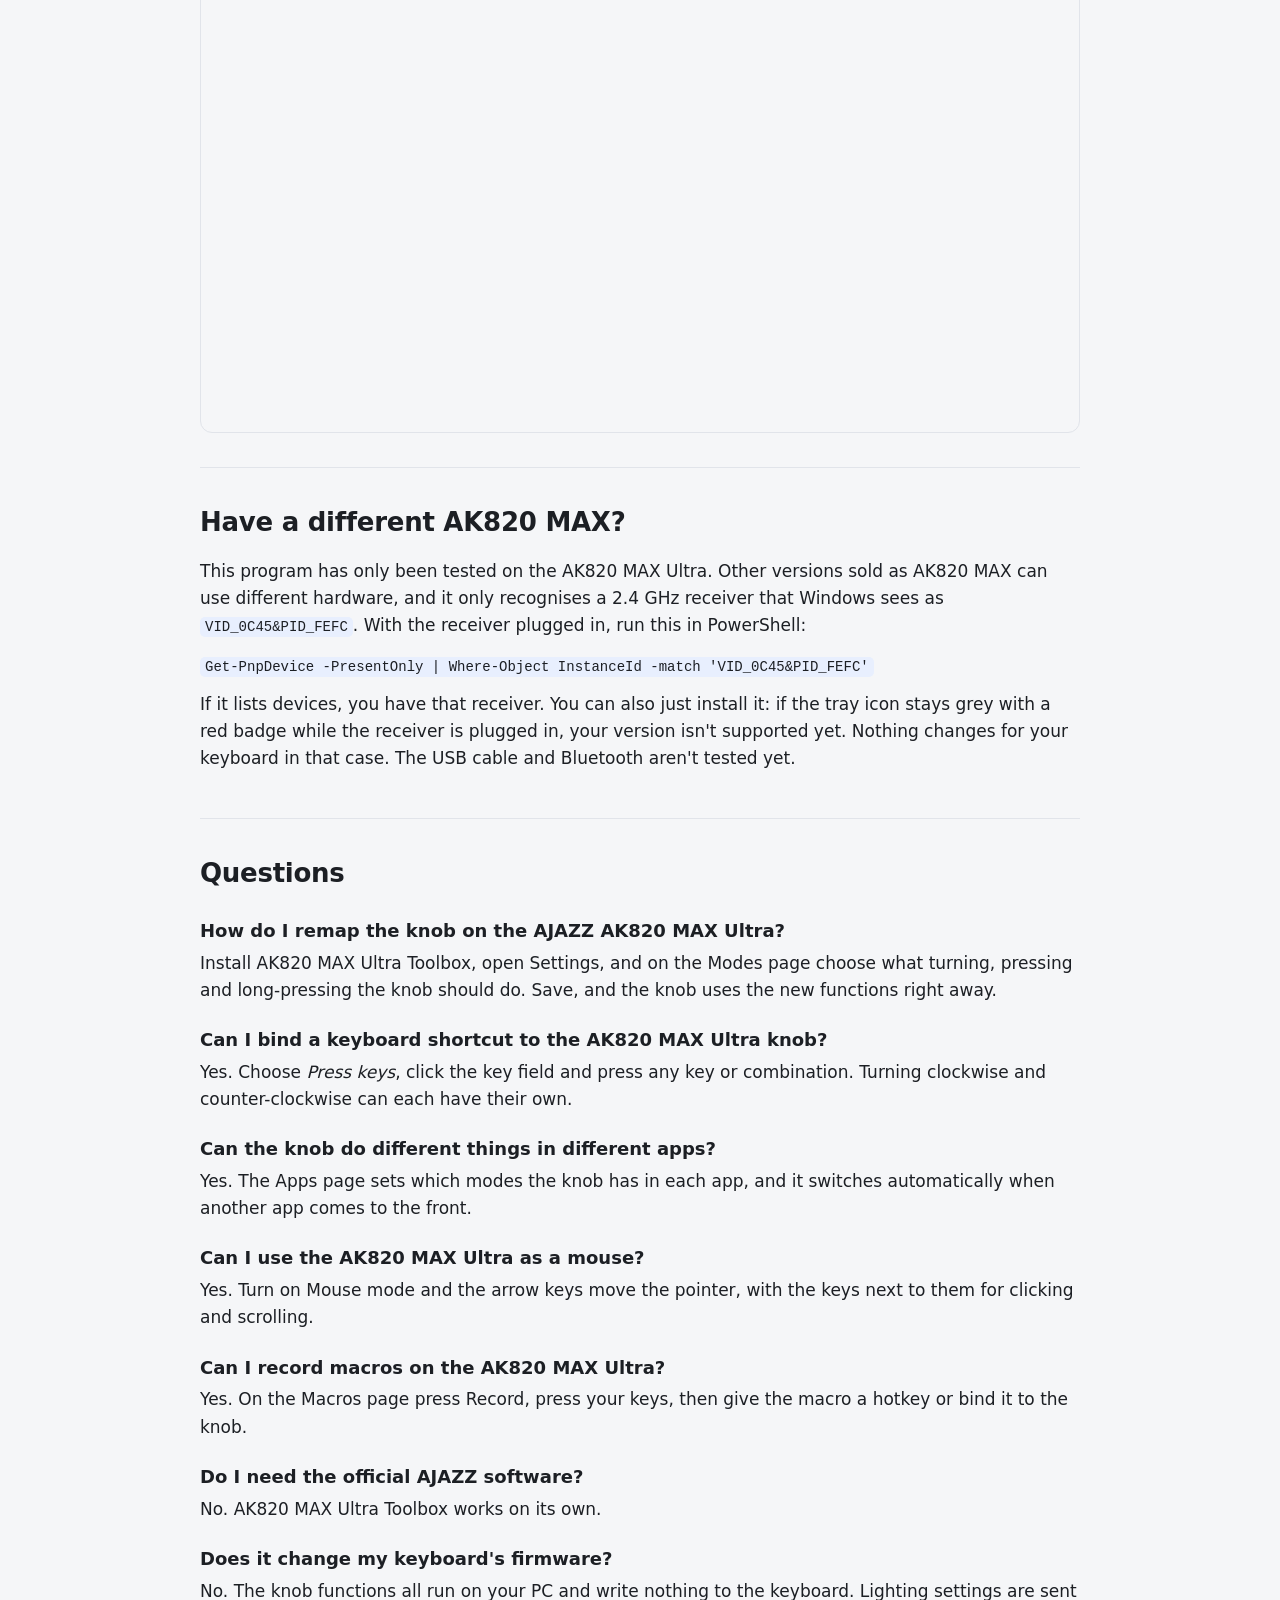
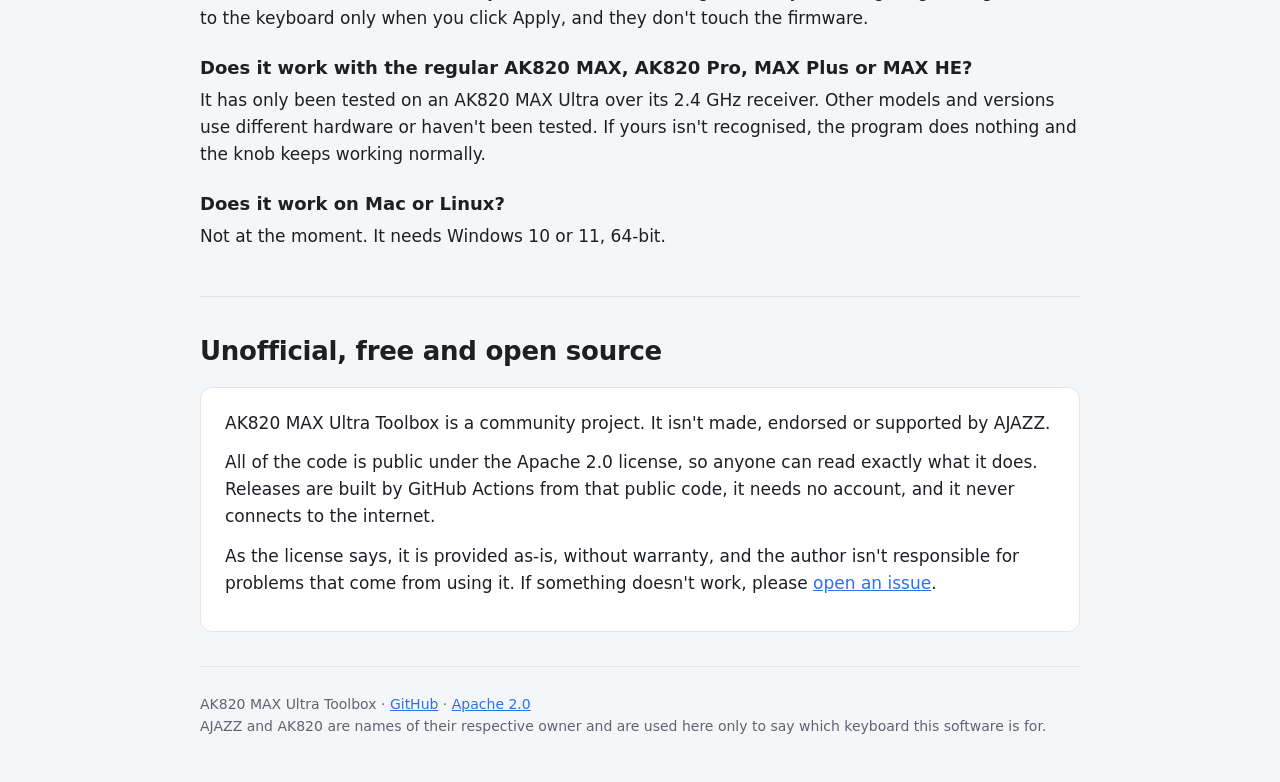
==== commit 543b21c8: "Tıklama ipuçlarına yeni görünüm ve görünüm ayarları eklendi" ====
--- a/site/index.html
+++ b/site/index.html
@@ -142,7 +142,7 @@
       <h2>Use the mouse from your keyboard</h2>
       <p>Handy when you sit away from your desk. In mouse mode the arrow keys move the pointer, Right Ctrl and Right Shift click, and Page Up and Page Down scroll. All other keys keep typing as usual.</p>
       <h3>Click hints</h3>
-      <p>No more pressing Tab over and over to reach a button. Press a key and a small letter label appears on everything clickable in the app or website in front. Type a label to click it.</p>
+      <p>No more pressing Tab over and over to reach a button. Press a key and a small letter label appears on everything clickable in the app or website in front. Type a label to click it. Colours, size and shape are yours to change.</p>
     </section>
 
     <section>
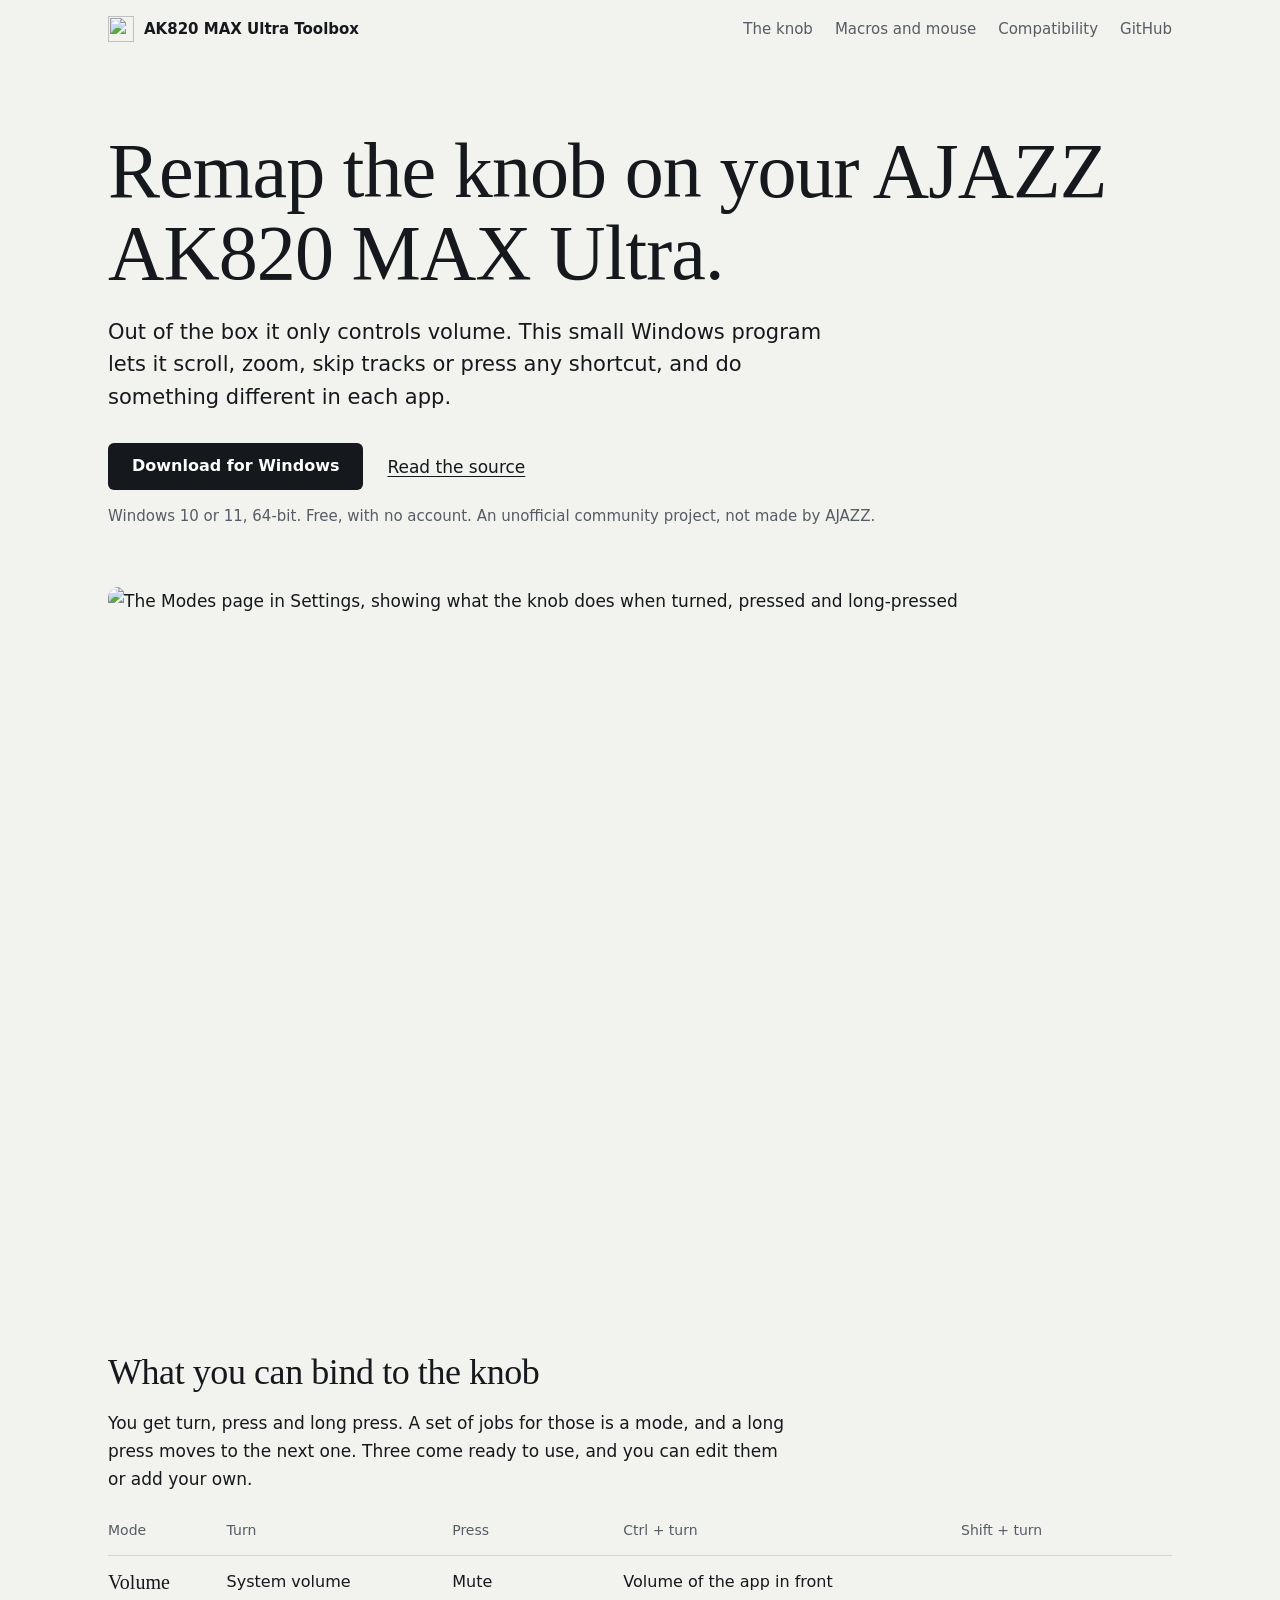
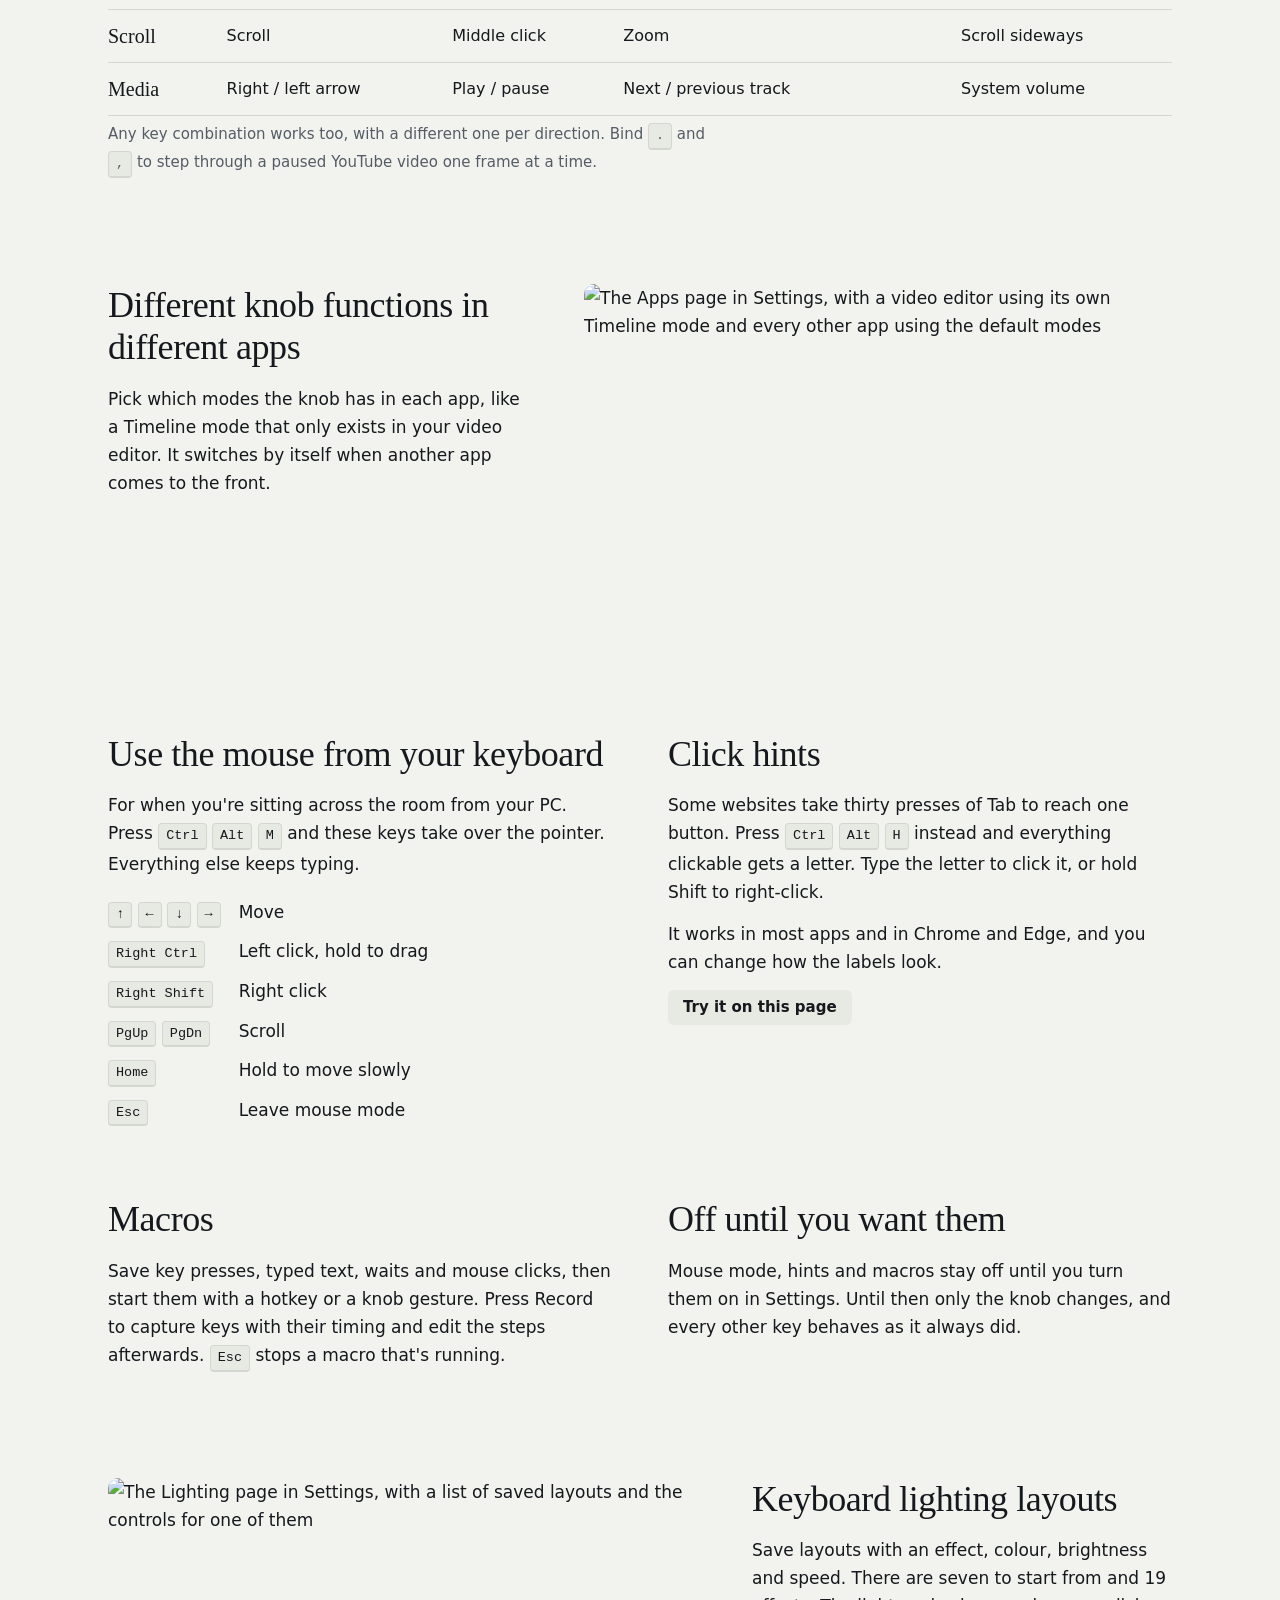
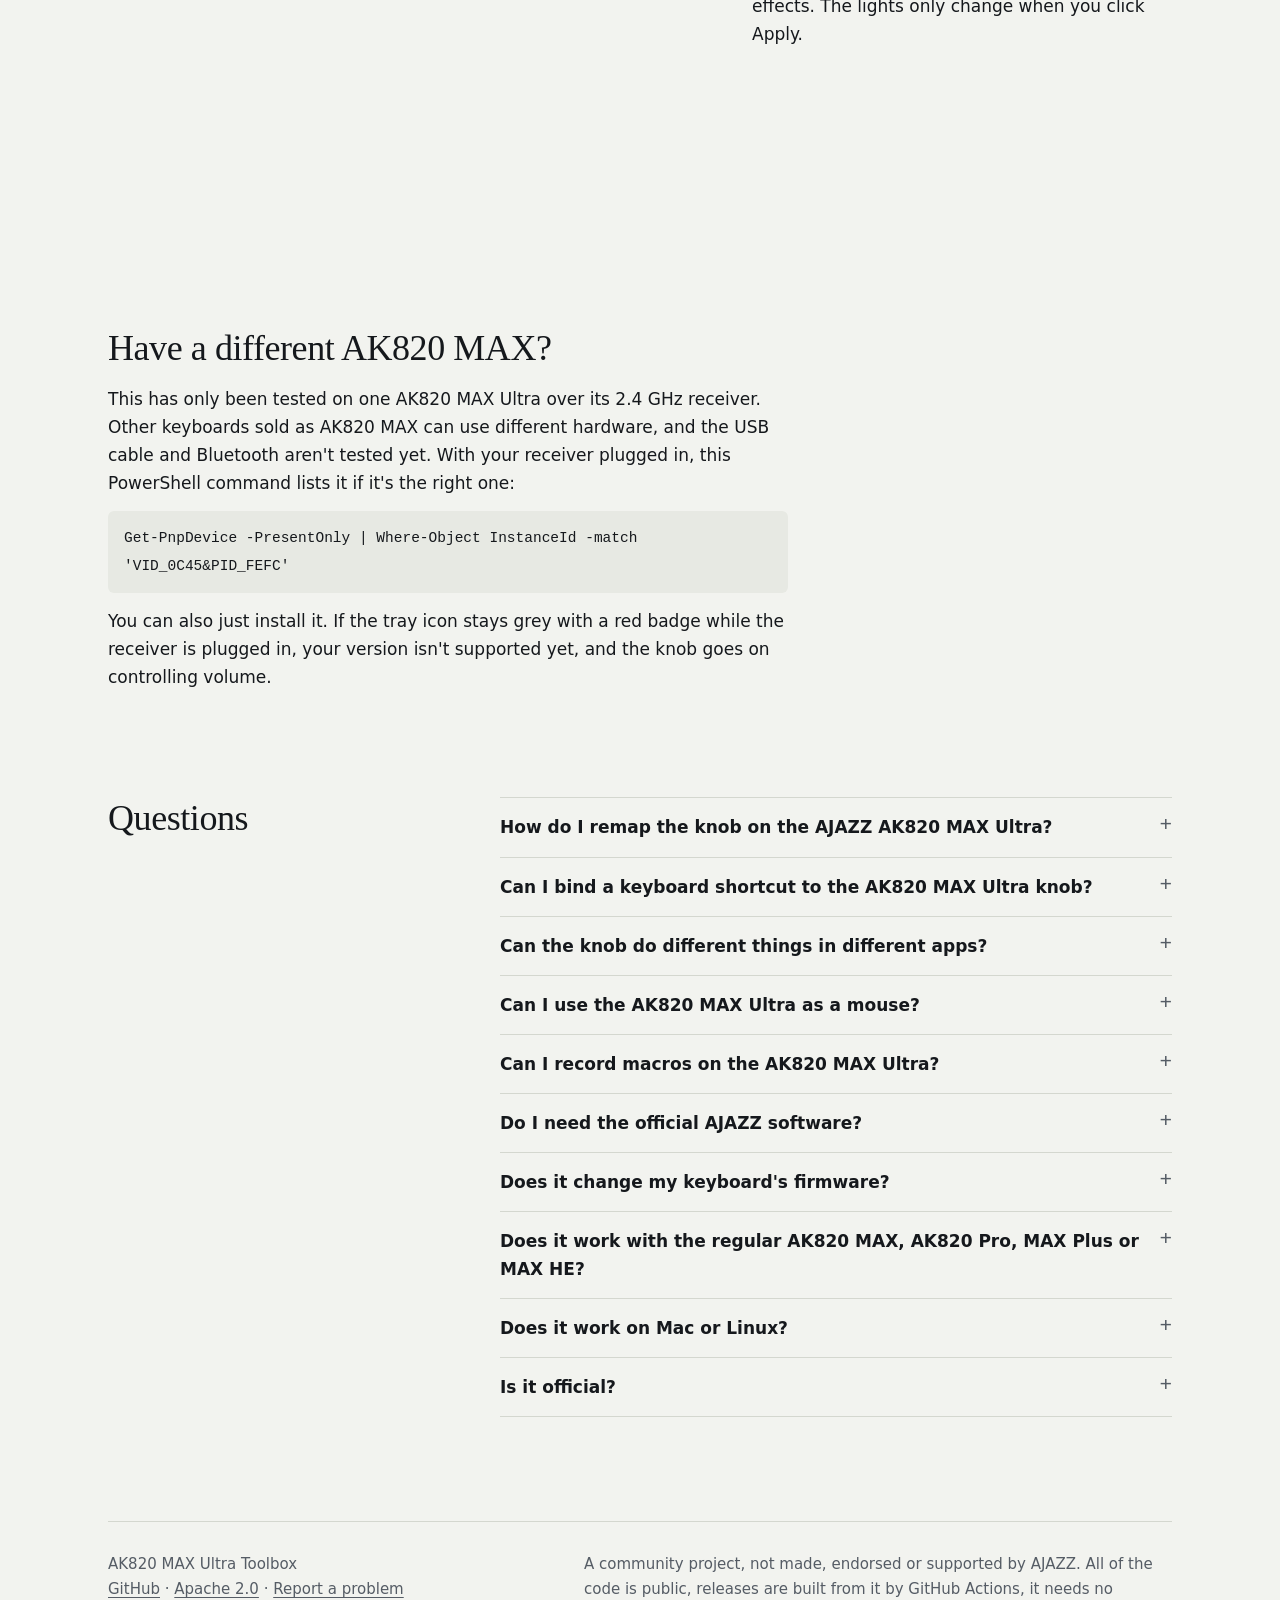
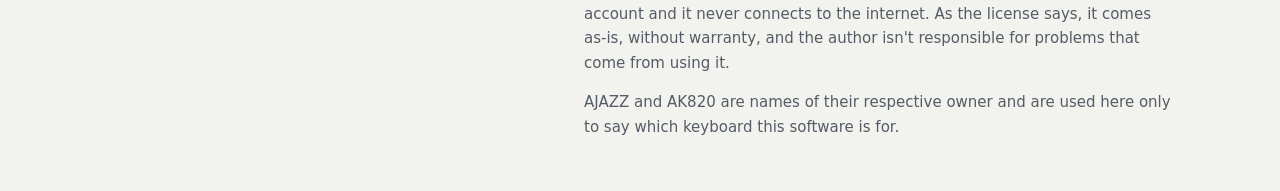
==== commit 2dafab89: "README ve web sitesi yenilendi" ====
--- a/site/index.html
+++ b/site/index.html
@@ -47,152 +47,332 @@
   </script>
   <style>
     :root {
-      --bg: #f5f6f8; --surface: #ffffff; --text: #1c1f24; --muted: #5d6573;
-      --border: #e1e4ea; --accent: #2f6feb; --accent-text: #ffffff; --soft: #e8effe;
+      color-scheme: light dark;
+      --bg: #f2f3ef; --raised: #e7e9e3; --ink: #15181c; --soft: #555c65; --line: #d4d7cf;
+      --button: #15181c; --button-ink: #ffffff; --mark: #ffd84d;
+      --serif: "Iowan Old Style", "Palatino Linotype", Palatino, Georgia, serif;
+      --sans: "Segoe UI Variable Text", "Segoe UI", system-ui, -apple-system, Roboto, sans-serif;
+      --mono: Consolas, ui-monospace, "SF Mono", Menlo, monospace;
     }
     @media (prefers-color-scheme: dark) {
       :root {
-        --bg: #16181c; --surface: #1f2228; --text: #e8eaee; --muted: #a2aab8;
-        --border: #333842; --accent: #5b8dff; --accent-text: #10131a; --soft: #23314f;
+        --bg: #101215; --raised: #1b1e23; --ink: #eceee9; --soft: #a3aab3; --line: #2c3037;
+        --button: #ffd84d; --button-ink: #15181c;
       }
     }
     * { box-sizing: border-box; }
     html { -webkit-text-size-adjust: 100%; }
-    body { margin: 0; background: var(--bg); color: var(--text); font: 17px/1.6 "Segoe UI", system-ui, -apple-system, Roboto, sans-serif; }
-    .wrap { max-width: 920px; margin: 0 auto; padding: 0 20px; }
-    header { padding: 64px 0 36px; }
-    .tag { display: inline-block; padding: 4px 12px; border-radius: 99px; background: var(--soft); color: var(--accent); font-size: 14px; font-weight: 600; }
-    h1 { margin: 16px 0 12px; font-size: clamp(32px, 6vw, 48px); line-height: 1.15; letter-spacing: -.02em; }
-    h2 { margin: 0 0 14px; font-size: 26px; letter-spacing: -.01em; }
-    h3 { margin: 22px 0 4px; font-size: 18px; }
-    p { margin: 0 0 12px; }
-    .lede { max-width: 680px; color: var(--muted); font-size: 19px; }
-    .actions { display: flex; flex-wrap: wrap; gap: 12px; margin-top: 22px; }
-    .btn { display: inline-block; padding: 12px 22px; border-radius: 9px; border: 1px solid var(--border); background: var(--surface); color: var(--text); font-weight: 600; text-decoration: none; }
-    .btn.primary { background: var(--accent); border-color: var(--accent); color: var(--accent-text); }
-    .btn:focus-visible, a:focus-visible { outline: 2px solid var(--accent); outline-offset: 2px; }
-    a { color: var(--accent); }
-    img { display: block; width: 100%; height: auto; border-radius: 12px; border: 1px solid var(--border); }
-    section { padding: 34px 0; border-top: 1px solid var(--border); }
-    .hero-shot { padding-bottom: 40px; }
-    ul { margin: 0 0 12px; padding-left: 22px; }
-    li { margin-bottom: 5px; }
-    .table { overflow-x: auto; margin-bottom: 12px; }
-    table { width: 100%; min-width: 540px; border-collapse: collapse; background: var(--surface); border: 1px solid var(--border); }
-    th, td { padding: 10px 12px; border-bottom: 1px solid var(--border); text-align: left; font-size: 15px; }
-    th { font-weight: 600; }
-    code { padding: 2px 5px; border-radius: 5px; background: var(--soft); font: 14px/1.5 Consolas, ui-monospace, monospace; overflow-wrap: anywhere; }
-    .about { padding: 22px 24px; margin: 8px 0 0; border-radius: 12px; background: var(--surface); border: 1px solid var(--border); }
-    .shot-gap { margin-top: 18px; }
-    footer { padding: 26px 0 44px; border-top: 1px solid var(--border); color: var(--muted); font-size: 14px; }
+    @media (prefers-reduced-motion: no-preference) { html { scroll-behavior: smooth; } }
+    body { margin: 0; background: var(--bg); color: var(--ink); font: 17px/1.65 var(--sans); -webkit-font-smoothing: antialiased; }
+    .wrap { width: min(1120px, 100%); margin: 0 auto; padding: 0 28px; }
+
+    a { color: inherit; text-decoration-thickness: 1px; text-underline-offset: 3px; transition: text-decoration-color .15s; }
+    a:hover { text-decoration-color: var(--soft); }
+    :focus-visible { outline: 2px solid var(--ink); outline-offset: 3px; border-radius: 2px; }
+
+    .bar { position: sticky; top: 0; z-index: 5; display: flex; align-items: center; justify-content: space-between; gap: 20px; padding: 16px 0; background: var(--bg); font-size: 15px; }
+    section[id] { scroll-margin-top: 44px; }
+    @media (hover: none) { .try { display: none; } }
+    .brand { display: flex; align-items: center; gap: 10px; font-weight: 600; text-decoration: none; }
+    .brand img { width: 26px; height: 26px; }
+    .bar nav { display: flex; gap: 22px; }
+    .bar nav a { color: var(--soft); text-decoration: none; transition: color .15s; }
+    .bar nav a:hover { color: var(--ink); }
+
+    h1, h2 { font-family: var(--serif); font-weight: 400; letter-spacing: -.012em; }
+    h1 { max-width: 13em; margin: 72px 0 22px; font-size: clamp(42px, 7.2vw, 78px); line-height: 1.05; }
+    h2 { margin: 0 0 16px; font-size: clamp(28px, 3.4vw, 36px); line-height: 1.18; }
+    h3 { margin: 0 0 4px; font-size: 17px; font-weight: 600; }
+    p { margin: 0 0 14px; }
+    .lede { max-width: 34em; font-size: clamp(18px, 2vw, 21px); line-height: 1.55; }
+    .soft { color: var(--soft); }
+    .small { font-size: 15px; }
+
+    .get { display: flex; flex-wrap: wrap; align-items: center; gap: 12px 24px; margin: 30px 0 14px; }
+    .button { display: inline-block; padding: 13px 24px; border: 0; border-radius: 6px; background: var(--button); color: var(--button-ink); font: 600 16px/1.3 var(--sans); text-decoration: none; cursor: pointer; transition: transform .15s, opacity .15s; }
+    .button:hover { opacity: .88; }
+    .button:active { transform: translateY(1px); }
+    .button.quiet { padding: 8px 15px; background: var(--raised); color: var(--ink); font-size: 15px; }
+
+    .shot { display: block; width: 100%; height: auto; border-radius: 10px; }
+    .hero-shot { margin: 58px 0 0; }
+    section { padding: 92px 0 0; }
+    .side { display: grid; grid-template-columns: minmax(0, 5fr) minmax(0, 7fr); gap: 56px; align-items: start; }
+    .side.flip { grid-template-columns: minmax(0, 7fr) minmax(0, 5fr); }
+    .side.flip > :first-child { order: 2; }
+    .measure { max-width: 40em; }
+
+    .modes { width: 100%; margin: 26px 0 6px; border-collapse: collapse; font-size: 16px; }
+    .modes th, .modes td { padding: 13px 18px 13px 0; border-bottom: 1px solid var(--line); text-align: left; vertical-align: top; font-weight: 400; }
+    .modes thead th { padding-top: 0; color: var(--soft); font-size: 14px; }
+    .modes tbody th { font-family: var(--serif); font-size: 20px; line-height: 1.3; }
+
+    kbd { display: inline-block; min-width: 1.7em; padding: 1px 7px; border: 1px solid var(--line); border-bottom-width: 2px; border-radius: 4px; background: var(--raised); font: 13.5px/1.6 var(--mono); text-align: center; white-space: nowrap; }
+    .keys { display: grid; grid-template-columns: max-content 1fr; gap: 9px 18px; margin: 20px 0 16px; align-items: baseline; }
+    .keys dt, .keys dd { margin: 0; }
+    .trio { display: grid; grid-template-columns: repeat(2, minmax(0, 1fr)); gap: 56px; }
+
+    .questions { display: grid; grid-template-columns: minmax(0, 4fr) minmax(0, 8fr); gap: 56px; }
+    details { border-bottom: 1px solid var(--line); }
+    details:first-child { border-top: 1px solid var(--line); }
+    summary { display: flex; justify-content: space-between; gap: 18px; padding: 15px 0; font-weight: 600; cursor: pointer; list-style: none; }
+    summary::-webkit-details-marker { display: none; }
+    summary::after { content: "+"; color: var(--soft); font: 400 21px/1.2 var(--mono); transition: transform .2s; }
+    details[open] summary::after { transform: rotate(45deg); }
+    details p { padding-bottom: 8px; max-width: 42em; }
+    @supports (interpolate-size: allow-keywords) {
+      details { interpolate-size: allow-keywords; }
+      details::details-content { height: 0; overflow: clip; transition: height .22s ease, content-visibility .22s allow-discrete; }
+      details[open]::details-content { height: auto; }
+    }
+    code { font: 14.5px/1.5 var(--mono); overflow-wrap: anywhere; }
+    pre { margin: 0 0 14px; padding: 13px 16px; border-radius: 6px; background: var(--raised); white-space: pre-wrap; }
+
+    footer { display: grid; grid-template-columns: minmax(0, 5fr) minmax(0, 7fr); gap: 56px; margin-top: 104px; padding: 30px 0 48px; border-top: 1px solid var(--line); color: var(--soft); font-size: 15px; }
+
+    #hint-layer { position: fixed; inset: 0; z-index: 10; pointer-events: none; }
+    .hint { position: absolute; padding: 1px 7px; border-radius: 7px; background: #171b24; color: #fff; font: 700 14px/1.45 var(--sans); box-shadow: 0 2px 7px rgb(0 0 0 / .35); transform: translate(-3px, 3px); }
+
+    @media (max-width: 820px) {
+      .wrap { padding: 0 16px; }
+      h1 { margin-top: 40px; }
+      .hero-shot { margin-top: 40px; }
+      section { padding-top: 64px; }
+      .side, .side.flip, .trio, .questions, footer { grid-template-columns: minmax(0, 1fr); gap: 26px; }
+      .side.flip > :first-child { order: 0; }
+      .trio { gap: 56px; }
+      .bar nav a:not(:last-child) { display: none; }
+    }
+    @media (max-width: 620px) {
+      .modes thead { position: absolute; width: 1px; height: 1px; overflow: hidden; clip-path: inset(50%); }
+      .modes, .modes tbody, .modes tr, .modes th, .modes td { display: block; }
+      .modes tr { padding: 14px 0; border-bottom: 1px solid var(--line); }
+      .modes th, .modes td { padding: 2px 0; border: 0; }
+      .modes tbody th { margin-bottom: 4px; }
+      .modes td:empty { display: none; }
+      .modes td::before { content: attr(data-label) ": "; color: var(--soft); }
+    }
   </style>
 </head>
 <body>
   <div class="wrap">
-    <header>
-      <span class="tag">Unofficial · Free · Open source</span>
-      <h1>Remap the AJAZZ AK820 MAX Ultra knob on Windows</h1>
-      <p class="lede">Bind the knob to volume, scrolling, zoom, media keys or any shortcut, with different functions in different apps. Add macros, a keyboard-controlled mouse and click hints too. Nothing changes until you turn it on.</p>
-      <div class="actions">
-        <a class="btn primary" href="https://github.com/Enceladus00/ak820-max-ultra-toolbox/releases/latest/download/ak820-custom-knob-setup.exe">Download for Windows</a>
-        <a class="btn" href="https://github.com/Enceladus00/ak820-max-ultra-toolbox">View the code on GitHub</a>
+    <div class="bar">
+      <a class="brand" href="#top"><img src="images/icon.png" width="26" height="26" alt="">AK820 MAX Ultra Toolbox</a>
+      <nav aria-label="Page">
+        <a href="#knob">The knob</a>
+        <a href="#extras">Macros and mouse</a>
+        <a href="#compatibility">Compatibility</a>
+        <a href="https://github.com/Enceladus00/ak820-max-ultra-toolbox">GitHub</a>
+      </nav>
+    </div>
+
+    <main>
+      <h1>Remap the knob on your AJAZZ AK820 MAX Ultra.</h1>
+      <p class="lede">Out of the box it only controls volume. This small Windows program lets it scroll, zoom, skip tracks or press any shortcut, and do something different in each app.</p>
+      <div class="get">
+        <a class="button" href="https://github.com/Enceladus00/ak820-max-ultra-toolbox/releases/latest/download/ak820-custom-knob-setup.exe">Download for Windows</a>
+        <a href="https://github.com/Enceladus00/ak820-max-ultra-toolbox">Read the source</a>
       </div>
-    </header>
-
-    <div class="hero-shot">
-      <img src="images/settings-modes.png" width="2240" height="1414" alt="The Modes page in Settings, showing what the knob does when turned, pressed and long-pressed">
-    </div>
-
-    <section>
-      <h2>What you can bind to the knob</h2>
-      <p>The knob has three gestures: turn, press and long press. Each mode gives them a job, and a long press switches to the next mode.</p>
-      <ul>
-        <li>System volume, or the volume of only the app in front</li>
-        <li>Mute</li>
-        <li>Scrolling up, down or sideways, and zoom</li>
-        <li>Any key or key combination, with a different one per direction</li>
-        <li>Mouse clicks: left, middle or right</li>
-        <li>Different functions while you hold Ctrl, Shift, Alt or Win</li>
-      </ul>
-      <div class="table">
-        <table>
-          <thead><tr><th>Mode</th><th>Turn</th><th>Press</th><th>Ctrl + turn</th><th>Shift + turn</th></tr></thead>
+      <p class="soft small">Windows 10 or 11, 64-bit. Free, with no account. An unofficial community project, not made by AJAZZ.</p>
+
+      <img class="shot hero-shot" src="images/settings-modes.png" width="2240" height="1414" alt="The Modes page in Settings, showing what the knob does when turned, pressed and long-pressed">
+
+      <section id="knob">
+        <h2>What you can bind to the knob</h2>
+        <p class="measure">You get turn, press and long press. A set of jobs for those is a mode, and a long press moves to the next one. Three come ready to use, and you can edit them or add your own.</p>
+        <table class="modes">
+          <thead><tr><th scope="col">Mode</th><th scope="col">Turn</th><th scope="col">Press</th><th scope="col">Ctrl + turn</th><th scope="col">Shift + turn</th></tr></thead>
           <tbody>
-            <tr><td>Volume</td><td>System volume</td><td>Mute</td><td>Volume of the app in front</td><td></td></tr>
-            <tr><td>Scroll</td><td>Scroll</td><td>Middle click</td><td>Zoom</td><td>Scroll sideways</td></tr>
-            <tr><td>Media</td><td>Right / left arrow</td><td>Play / pause</td><td>Next / previous track</td><td>System volume</td></tr>
+            <tr><th scope="row">Volume</th><td data-label="Turn">System volume</td><td data-label="Press">Mute</td><td data-label="Ctrl + turn">Volume of the app in front</td><td data-label="Shift + turn"></td></tr>
+            <tr><th scope="row">Scroll</th><td data-label="Turn">Scroll</td><td data-label="Press">Middle click</td><td data-label="Ctrl + turn">Zoom</td><td data-label="Shift + turn">Scroll sideways</td></tr>
+            <tr><th scope="row">Media</th><td data-label="Turn">Right / left arrow</td><td data-label="Press">Play / pause</td><td data-label="Ctrl + turn">Next / previous track</td><td data-label="Shift + turn">System volume</td></tr>
           </tbody>
         </table>
+        <p class="measure soft small">Any key combination works too, with a different one per direction. Bind <kbd>.</kbd> and <kbd>,</kbd> to step through a paused YouTube video one frame at a time.</p>
+      </section>
+
+      <section>
+        <div class="side">
+          <div>
+            <h2>Different knob functions in different apps</h2>
+            <p>Pick which modes the knob has in each app, like a Timeline mode that only exists in your video editor. It switches by itself when another app comes to the front.</p>
+          </div>
+          <img class="shot" loading="lazy" src="images/settings-apps.png" width="2240" height="1360" alt="The Apps page in Settings, with a video editor using its own Timeline mode and every other app using the default modes">
+        </div>
+      </section>
+
+      <section id="extras">
+        <div class="trio">
+          <div>
+            <h2>Use the mouse from your keyboard</h2>
+            <p>For when you're sitting across the room from your PC. Press <kbd>Ctrl</kbd> <kbd>Alt</kbd> <kbd>M</kbd> and these keys take over the pointer. Everything else keeps typing.</p>
+            <dl class="keys">
+              <dt><kbd>↑</kbd> <kbd>←</kbd> <kbd>↓</kbd> <kbd>→</kbd></dt><dd>Move</dd>
+              <dt><kbd>Right Ctrl</kbd></dt><dd>Left click, hold to drag</dd>
+              <dt><kbd>Right Shift</kbd></dt><dd>Right click</dd>
+              <dt><kbd>PgUp</kbd> <kbd>PgDn</kbd></dt><dd>Scroll</dd>
+              <dt><kbd>Home</kbd></dt><dd>Hold to move slowly</dd>
+              <dt><kbd>Esc</kbd></dt><dd>Leave mouse mode</dd>
+            </dl>
+          </div>
+          <div>
+            <h2>Click hints</h2>
+            <p>Some websites take thirty presses of Tab to reach one button. Press <kbd>Ctrl</kbd> <kbd>Alt</kbd> <kbd>H</kbd> instead and everything clickable gets a letter. Type the letter to click it, or hold Shift to right-click.</p>
+            <p>It works in most apps and in Chrome and Edge, and you can change how the labels look.</p>
+            <div class="try">
+              <p><button class="button quiet" type="button" id="hint-try" aria-pressed="false">Try it on this page</button></p>
+              <p class="soft small" id="hint-status" role="status"></p>
+            </div>
+          </div>
+          <div>
+            <h2>Macros</h2>
+            <p>Save key presses, typed text, waits and mouse clicks, then start them with a hotkey or a knob gesture. Press Record to capture keys with their timing and edit the steps afterwards. <kbd>Esc</kbd> stops a macro that's running.</p>
+          </div>
+          <div>
+            <h2>Off until you want them</h2>
+            <p>Mouse mode, hints and macros stay off until you turn them on in Settings. Until then only the knob changes, and every other key behaves as it always did.</p>
+          </div>
+        </div>
+      </section>
+
+      <section>
+        <div class="side flip">
+          <div>
+            <h2>Keyboard lighting layouts</h2>
+            <p>Save layouts with an effect, colour, brightness and speed. There are seven to start from and 19 effects. The lights only change when you click Apply.</p>
+          </div>
+          <img class="shot" loading="lazy" src="images/settings-lighting.png" width="2240" height="1360" alt="The Lighting page in Settings, with a list of saved layouts and the controls for one of them">
+        </div>
+      </section>
+
+      <section id="compatibility">
+        <div class="measure">
+          <h2>Have a different AK820 MAX?</h2>
+          <p>This has only been tested on one AK820 MAX Ultra over its 2.4 GHz receiver. Other keyboards sold as AK820 MAX can use different hardware, and the USB cable and Bluetooth aren't tested yet. With your receiver plugged in, this PowerShell command lists it if it's the right one:</p>
+          <pre><code>Get-PnpDevice -PresentOnly | Where-Object InstanceId -match 'VID_0C45&amp;PID_FEFC'</code></pre>
+          <p>You can also just install it. If the tray icon stays grey with a red badge while the receiver is plugged in, your version isn't supported yet, and the knob goes on controlling volume.</p>
+        </div>
+      </section>
+
+      <section>
+        <div class="questions">
+          <h2>Questions</h2>
+          <div>
+          <details>
+            <summary>How do I remap the knob on the AJAZZ AK820 MAX Ultra?</summary>
+            <p>Install AK820 MAX Ultra Toolbox, open Settings, and on the Modes page choose what turning, pressing and long-pressing the knob should do. Save, and the knob uses the new functions right away.</p>
+          </details>
+          <details>
+            <summary>Can I bind a keyboard shortcut to the AK820 MAX Ultra knob?</summary>
+            <p>Yes. Choose <em>Press keys</em>, click the key field and press any key or combination. Turning clockwise and counter-clockwise can each have their own.</p>
+          </details>
+          <details>
+            <summary>Can the knob do different things in different apps?</summary>
+            <p>Yes. The Apps page sets which modes the knob has in each app, and it switches automatically when another app comes to the front.</p>
+          </details>
+          <details>
+            <summary>Can I use the AK820 MAX Ultra as a mouse?</summary>
+            <p>Yes. Turn on Mouse mode and the arrow keys move the pointer, with the keys next to them for clicking and scrolling.</p>
+          </details>
+          <details>
+            <summary>Can I record macros on the AK820 MAX Ultra?</summary>
+            <p>Yes. On the Macros page press Record, press your keys, then give the macro a hotkey or bind it to the knob.</p>
+          </details>
+          <details>
+            <summary>Do I need the official AJAZZ software?</summary>
+            <p>No. AK820 MAX Ultra Toolbox works on its own.</p>
+          </details>
+          <details>
+            <summary>Does it change my keyboard's firmware?</summary>
+            <p>No. The knob functions all run on your PC and write nothing to the keyboard. Lighting settings are sent to the keyboard only when you click Apply, and they don't touch the firmware.</p>
+          </details>
+          <details>
+            <summary>Does it work with the regular AK820 MAX, AK820 Pro, MAX Plus or MAX HE?</summary>
+            <p>It has only been tested on an AK820 MAX Ultra over its 2.4 GHz receiver. Other models and versions use different hardware or haven't been tested. If yours isn't recognised, the program does nothing and the knob keeps working normally.</p>
+          </details>
+          <details>
+            <summary>Does it work on Mac or Linux?</summary>
+            <p>Not at the moment. It needs Windows 10 or 11, 64-bit.</p>
+          </details>
+          <details>
+            <summary>Is it official?</summary>
+            <p>No. It is a free, open-source community project, not made or endorsed by AJAZZ, and provided as-is under the Apache 2.0 license.</p>
+          </details>
+          </div>
+        </div>
+      </section>
+    </main>
+
+    <footer>
+      <div>
+        <p>AK820 MAX Ultra Toolbox<br><a href="https://github.com/Enceladus00/ak820-max-ultra-toolbox">GitHub</a> · <a href="https://github.com/Enceladus00/ak820-max-ultra-toolbox/blob/main/LICENSE">Apache 2.0</a> · <a href="https://github.com/Enceladus00/ak820-max-ultra-toolbox/issues">Report a problem</a></p>
       </div>
-      <p>These are the three built-in modes. You can change them or add your own.</p>
-    </section>
-
-    <section>
-      <h2>Different knob functions in different apps</h2>
-      <p>Choose which modes the knob has in each app, for example a Timeline mode in your video editor. It switches automatically when another app comes to the front.</p>
-      <img class="shot-gap" loading="lazy" src="images/settings-apps.png" width="2240" height="1360" alt="The Apps page in Settings, with a video editor using its own Timeline mode and every other app using the default modes">
-    </section>
-
-    <section>
-      <h2>Macros</h2>
-      <p>Save a sequence of key presses, typed text, waits and mouse clicks, and start it with a hotkey or a knob gesture. Press Record to capture keys and the pauses between them, then edit the steps.</p>
-    </section>
-
-    <section>
-      <h2>Use the mouse from your keyboard</h2>
-      <p>Handy when you sit away from your desk. In mouse mode the arrow keys move the pointer, Right Ctrl and Right Shift click, and Page Up and Page Down scroll. All other keys keep typing as usual.</p>
-      <h3>Click hints</h3>
-      <p>No more pressing Tab over and over to reach a button. Press a key and a small letter label appears on everything clickable in the app or website in front. Type a label to click it. Colours, size and shape are yours to change.</p>
-    </section>
-
-    <section>
-      <h2>Keyboard lighting layouts</h2>
-      <p>Save lighting layouts with an effect, a colour or colour cycling, brightness and speed, then apply one with a click. It comes with seven layouts and 19 effects.</p>
-      <img class="shot-gap" loading="lazy" src="images/settings-lighting.png" width="2240" height="1360" alt="The Lighting page in Settings, with a list of saved layouts and the controls for one of them">
-    </section>
-
-    <section>
-      <h2>Have a different AK820 MAX?</h2>
-      <p>This program has only been tested on the AK820 MAX Ultra. Other versions sold as AK820 MAX can use different hardware, and it only recognises a 2.4 GHz receiver that Windows sees as <code>VID_0C45&amp;PID_FEFC</code>. With the receiver plugged in, run this in PowerShell:</p>
-      <p><code>Get-PnpDevice -PresentOnly | Where-Object InstanceId -match 'VID_0C45&amp;PID_FEFC'</code></p>
-      <p>If it lists devices, you have that receiver. You can also just install it: if the tray icon stays grey with a red badge while the receiver is plugged in, your version isn't supported yet. Nothing changes for your keyboard in that case. The USB cable and Bluetooth aren't tested yet.</p>
-    </section>
-
-    <section>
-      <h2>Questions</h2>
-      <h3>How do I remap the knob on the AJAZZ AK820 MAX Ultra?</h3>
-      <p>Install AK820 MAX Ultra Toolbox, open Settings, and on the Modes page choose what turning, pressing and long-pressing the knob should do. Save, and the knob uses the new functions right away.</p>
-      <h3>Can I bind a keyboard shortcut to the AK820 MAX Ultra knob?</h3>
-      <p>Yes. Choose <em>Press keys</em>, click the key field and press any key or combination. Turning clockwise and counter-clockwise can each have their own.</p>
-      <h3>Can the knob do different things in different apps?</h3>
-      <p>Yes. The Apps page sets which modes the knob has in each app, and it switches automatically when another app comes to the front.</p>
-      <h3>Can I use the AK820 MAX Ultra as a mouse?</h3>
-      <p>Yes. Turn on Mouse mode and the arrow keys move the pointer, with the keys next to them for clicking and scrolling.</p>
-      <h3>Can I record macros on the AK820 MAX Ultra?</h3>
-      <p>Yes. On the Macros page press Record, press your keys, then give the macro a hotkey or bind it to the knob.</p>
-      <h3>Do I need the official AJAZZ software?</h3>
-      <p>No. AK820 MAX Ultra Toolbox works on its own.</p>
-      <h3>Does it change my keyboard's firmware?</h3>
-      <p>No. The knob functions all run on your PC and write nothing to the keyboard. Lighting settings are sent to the keyboard only when you click Apply, and they don't touch the firmware.</p>
-      <h3>Does it work with the regular AK820 MAX, AK820 Pro, MAX Plus or MAX HE?</h3>
-      <p>It has only been tested on an AK820 MAX Ultra over its 2.4 GHz receiver. Other models and versions use different hardware or haven't been tested. If yours isn't recognised, the program does nothing and the knob keeps working normally.</p>
-      <h3>Does it work on Mac or Linux?</h3>
-      <p>Not at the moment. It needs Windows 10 or 11, 64-bit.</p>
-    </section>
-
-    <section>
-      <h2>Unofficial, free and open source</h2>
-      <div class="about">
-        <p>AK820 MAX Ultra Toolbox is a community project. It isn't made, endorsed or supported by AJAZZ.</p>
-        <p>All of the code is public under the Apache 2.0 license, so anyone can read exactly what it does. Releases are built by GitHub Actions from that public code, it needs no account, and it never connects to the internet.</p>
-        <p>As the license says, it is provided as-is, without warranty, and the author isn't responsible for problems that come from using it. If something doesn't work, please <a href="https://github.com/Enceladus00/ak820-max-ultra-toolbox/issues">open an issue</a>.</p>
+      <div>
+        <p>A community project, not made, endorsed or supported by AJAZZ. All of the code is public, releases are built from it by GitHub Actions, it needs no account and it never connects to the internet. As the license says, it comes as-is, without warranty, and the author isn't responsible for problems that come from using it.</p>
+        <p>AJAZZ and AK820 are names of their respective owner and are used here only to say which keyboard this software is for.</p>
       </div>
-    </section>
-
-    <footer>
-      AK820 MAX Ultra Toolbox · <a href="https://github.com/Enceladus00/ak820-max-ultra-toolbox">GitHub</a> · <a href="https://github.com/Enceladus00/ak820-max-ultra-toolbox/blob/main/LICENSE">Apache 2.0</a><br>
-      AJAZZ and AK820 are names of their respective owner and are used here only to say which keyboard this software is for.
     </footer>
   </div>
+
+  <script>
+    // The page's own small version of the app's click hints.
+    (() => {
+      const button = document.getElementById('hint-try');
+      const status = document.getElementById('hint-status');
+      const LETTERS = 'asdfghjklqwertyuiopzxcvbnm';
+      let layer = null;
+      let targets = new Map();
+
+      const close = (message = '') => {
+        if (!layer) return;
+        layer.remove();
+        layer = null;
+        targets.clear();
+        button.setAttribute('aria-pressed', 'false');
+        status.textContent = message;
+        removeEventListener('keydown', onKey, true);
+        removeEventListener('scroll', onMove, true);
+        removeEventListener('resize', onMove);
+      };
+      const onMove = () => close();
+      const onKey = (e) => {
+        if (e.ctrlKey || e.altKey || e.metaKey) return close();
+        if (['Shift', 'CapsLock'].includes(e.key)) return;
+        e.preventDefault();
+        e.stopPropagation();
+        const target = targets.get(e.key.toLowerCase());
+        close(target ? '' : 'Closed.');
+        if (target) { target.focus({ preventScroll: true }); target.click(); }
+      };
+      const open = () => {
+        const visible = [...document.querySelectorAll('a[href], summary')].filter((el) => {
+          if (el.href && el.href.includes('/releases/')) return false; // never start a download by accident
+          const r = el.getBoundingClientRect();
+          return r.width > 0 && r.height > 0 && r.top >= 0 && r.bottom <= innerHeight;
+        }).slice(0, LETTERS.length);
+        if (!visible.length) { status.textContent = 'Nothing clickable is on screen right now.'; return; }
+        layer = document.createElement('div');
+        layer.id = 'hint-layer';
+        layer.setAttribute('aria-hidden', 'true');
+        visible.forEach((el, i) => {
+          const r = el.getBoundingClientRect();
+          const tag = document.createElement('span');
+          tag.className = 'hint';
+          tag.textContent = LETTERS[i].toUpperCase();
+          tag.style.left = r.left + 'px';
+          tag.style.top = r.bottom + 'px';
+          layer.append(tag);
+          targets.set(LETTERS[i], el);
+        });
+        document.body.append(layer);
+        button.setAttribute('aria-pressed', 'true');
+        status.textContent = 'Type a letter to click that item. Esc closes the labels.';
+        addEventListener('keydown', onKey, true);
+        addEventListener('scroll', onMove, true);
+        addEventListener('resize', onMove);
+      };
+      button.addEventListener('click', () => (layer ? close() : open()));
+    })();
+  </script>
 </body>
 </html>
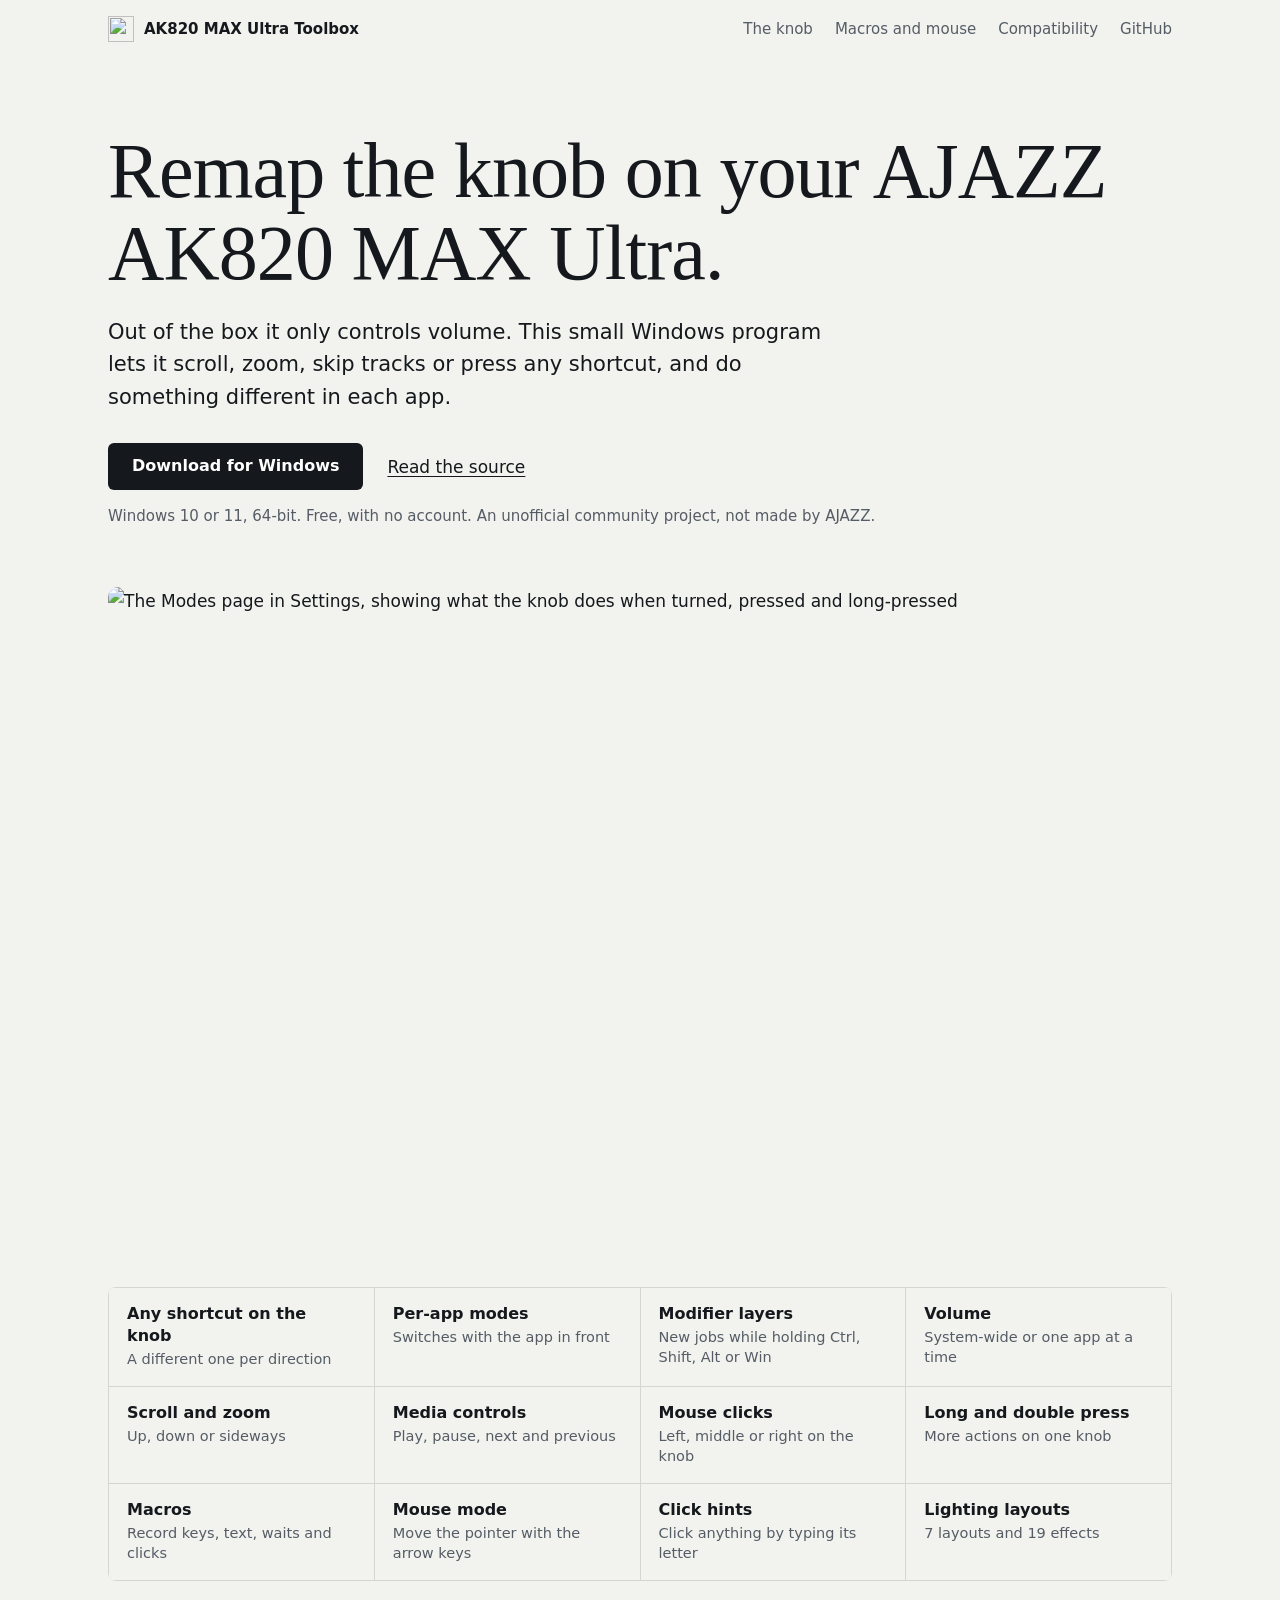
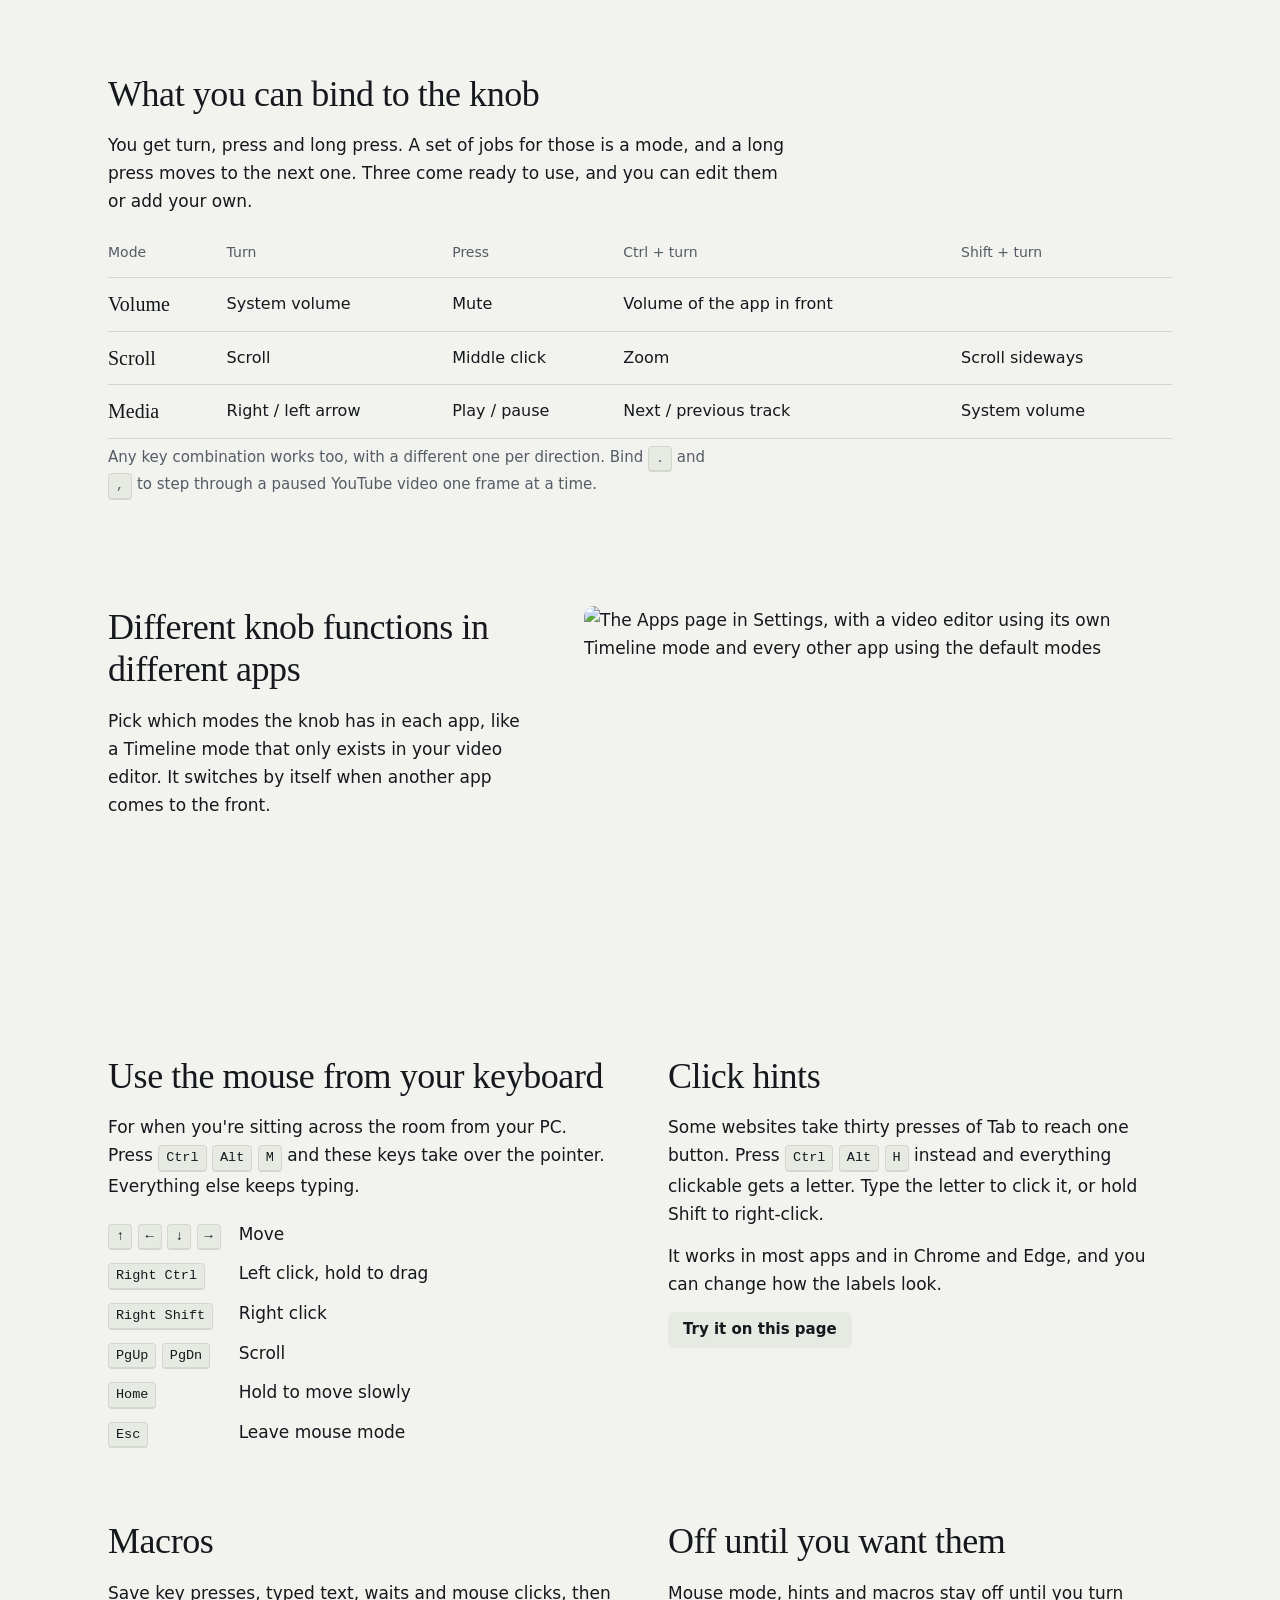
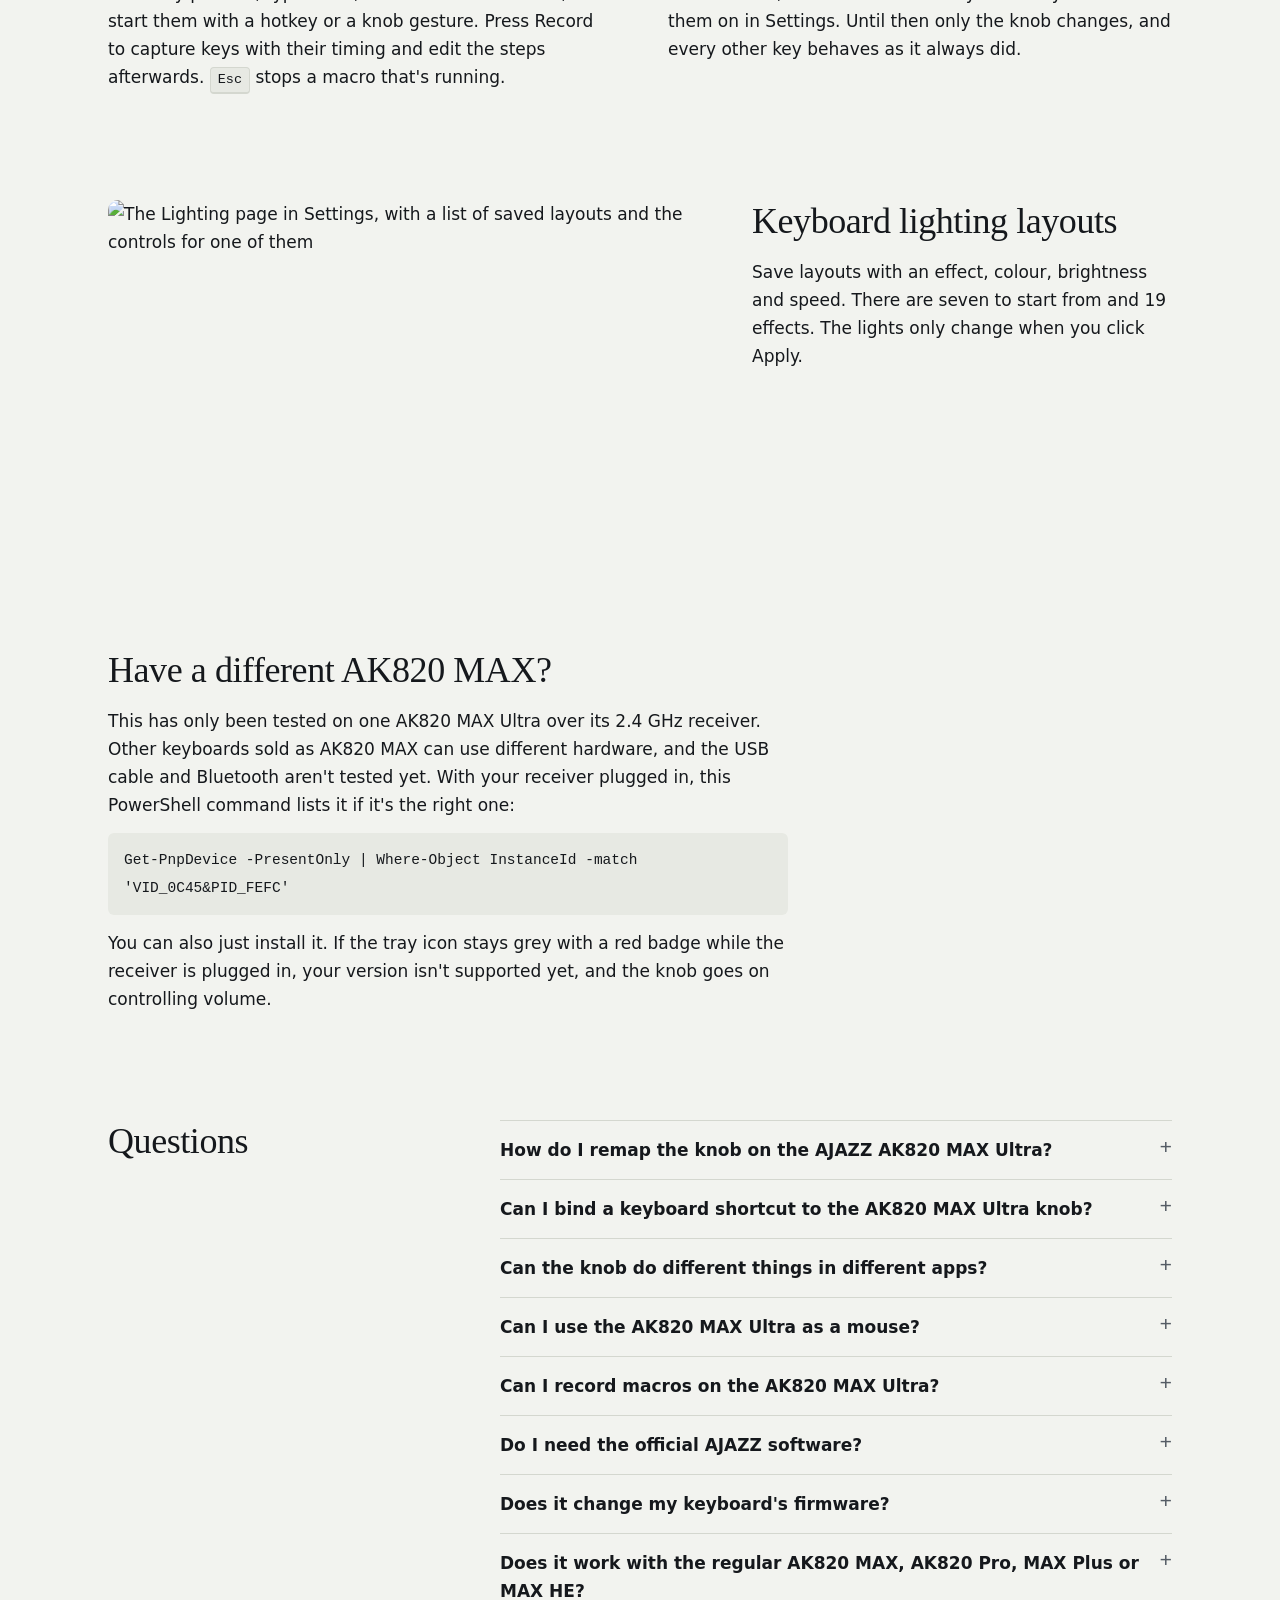
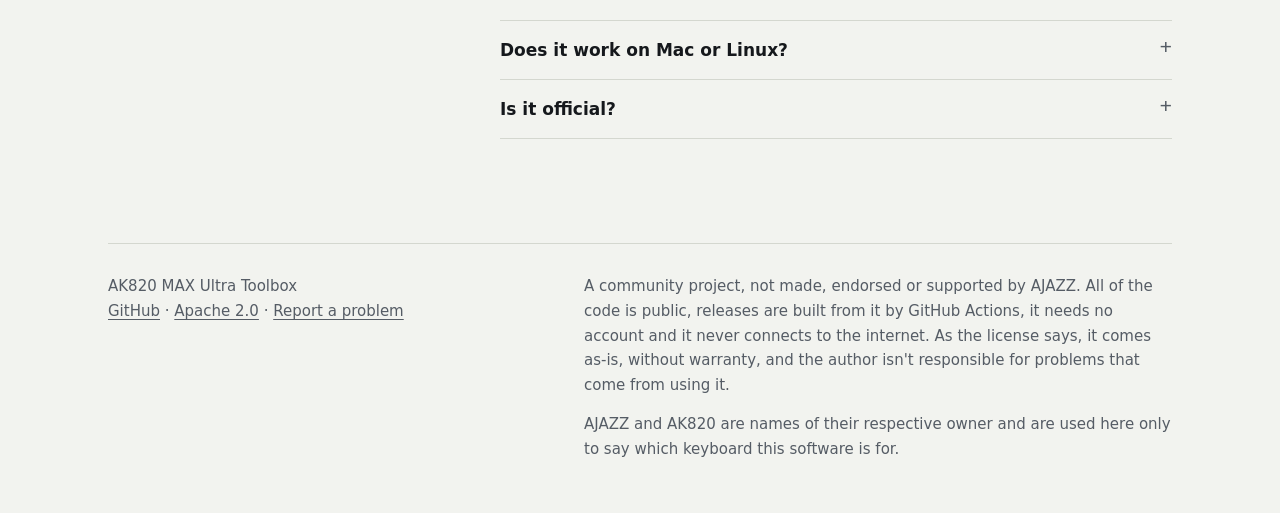
==== commit 2359828d: "README ve web sitesine özellik tablosu eklendi" ====
--- a/site/index.html
+++ b/site/index.html
@@ -96,6 +96,9 @@
 
     .shot { display: block; width: 100%; height: auto; border-radius: 10px; }
     .hero-shot { margin: 58px 0 0; }
+    .functions { display: grid; grid-template-columns: repeat(4, minmax(0, 1fr)); gap: 1px; margin: 28px 0 0; padding: 1px; border-radius: 8px; background: var(--line); list-style: none; overflow: hidden; }
+    .functions li { padding: 15px 18px 16px; background: var(--bg); font-size: 14.5px; line-height: 1.4; color: var(--soft); }
+    .functions b { display: block; margin-bottom: 2px; color: var(--ink); font-size: 16px; font-weight: 600; }
     section { padding: 92px 0 0; }
     .side { display: grid; grid-template-columns: minmax(0, 5fr) minmax(0, 7fr); gap: 56px; align-items: start; }
     .side.flip { grid-template-columns: minmax(0, 7fr) minmax(0, 5fr); }
@@ -141,9 +144,12 @@
       .side, .side.flip, .trio, .questions, footer { grid-template-columns: minmax(0, 1fr); gap: 26px; }
       .side.flip > :first-child { order: 0; }
       .trio { gap: 56px; }
+      .functions { grid-template-columns: repeat(3, minmax(0, 1fr)); }
       .bar nav a:not(:last-child) { display: none; }
     }
     @media (max-width: 620px) {
+      .functions { grid-template-columns: repeat(2, minmax(0, 1fr)); }
+      .functions li { padding: 12px 13px 13px; }
       .modes thead { position: absolute; width: 1px; height: 1px; overflow: hidden; clip-path: inset(50%); }
       .modes, .modes tbody, .modes tr, .modes th, .modes td { display: block; }
       .modes tr { padding: 14px 0; border-bottom: 1px solid var(--line); }
@@ -176,6 +182,21 @@
       <p class="soft small">Windows 10 or 11, 64-bit. Free, with no account. An unofficial community project, not made by AJAZZ.</p>
 
       <img class="shot hero-shot" src="images/settings-modes.png" width="2240" height="1414" alt="The Modes page in Settings, showing what the knob does when turned, pressed and long-pressed">
+
+      <ul class="functions" aria-label="What the software does">
+        <li><b>Any shortcut on the knob</b>A different one per direction</li>
+        <li><b>Per-app modes</b>Switches with the app in front</li>
+        <li><b>Modifier layers</b>New jobs while holding Ctrl, Shift, Alt or Win</li>
+        <li><b>Volume</b>System-wide or one app at a time</li>
+        <li><b>Scroll and zoom</b>Up, down or sideways</li>
+        <li><b>Media controls</b>Play, pause, next and previous</li>
+        <li><b>Mouse clicks</b>Left, middle or right on the knob</li>
+        <li><b>Long and double press</b>More actions on one knob</li>
+        <li><b>Macros</b>Record keys, text, waits and clicks</li>
+        <li><b>Mouse mode</b>Move the pointer with the arrow keys</li>
+        <li><b>Click hints</b>Click anything by typing its letter</li>
+        <li><b>Lighting layouts</b>7 layouts and 19 effects</li>
+      </ul>
 
       <section id="knob">
         <h2>What you can bind to the knob</h2>
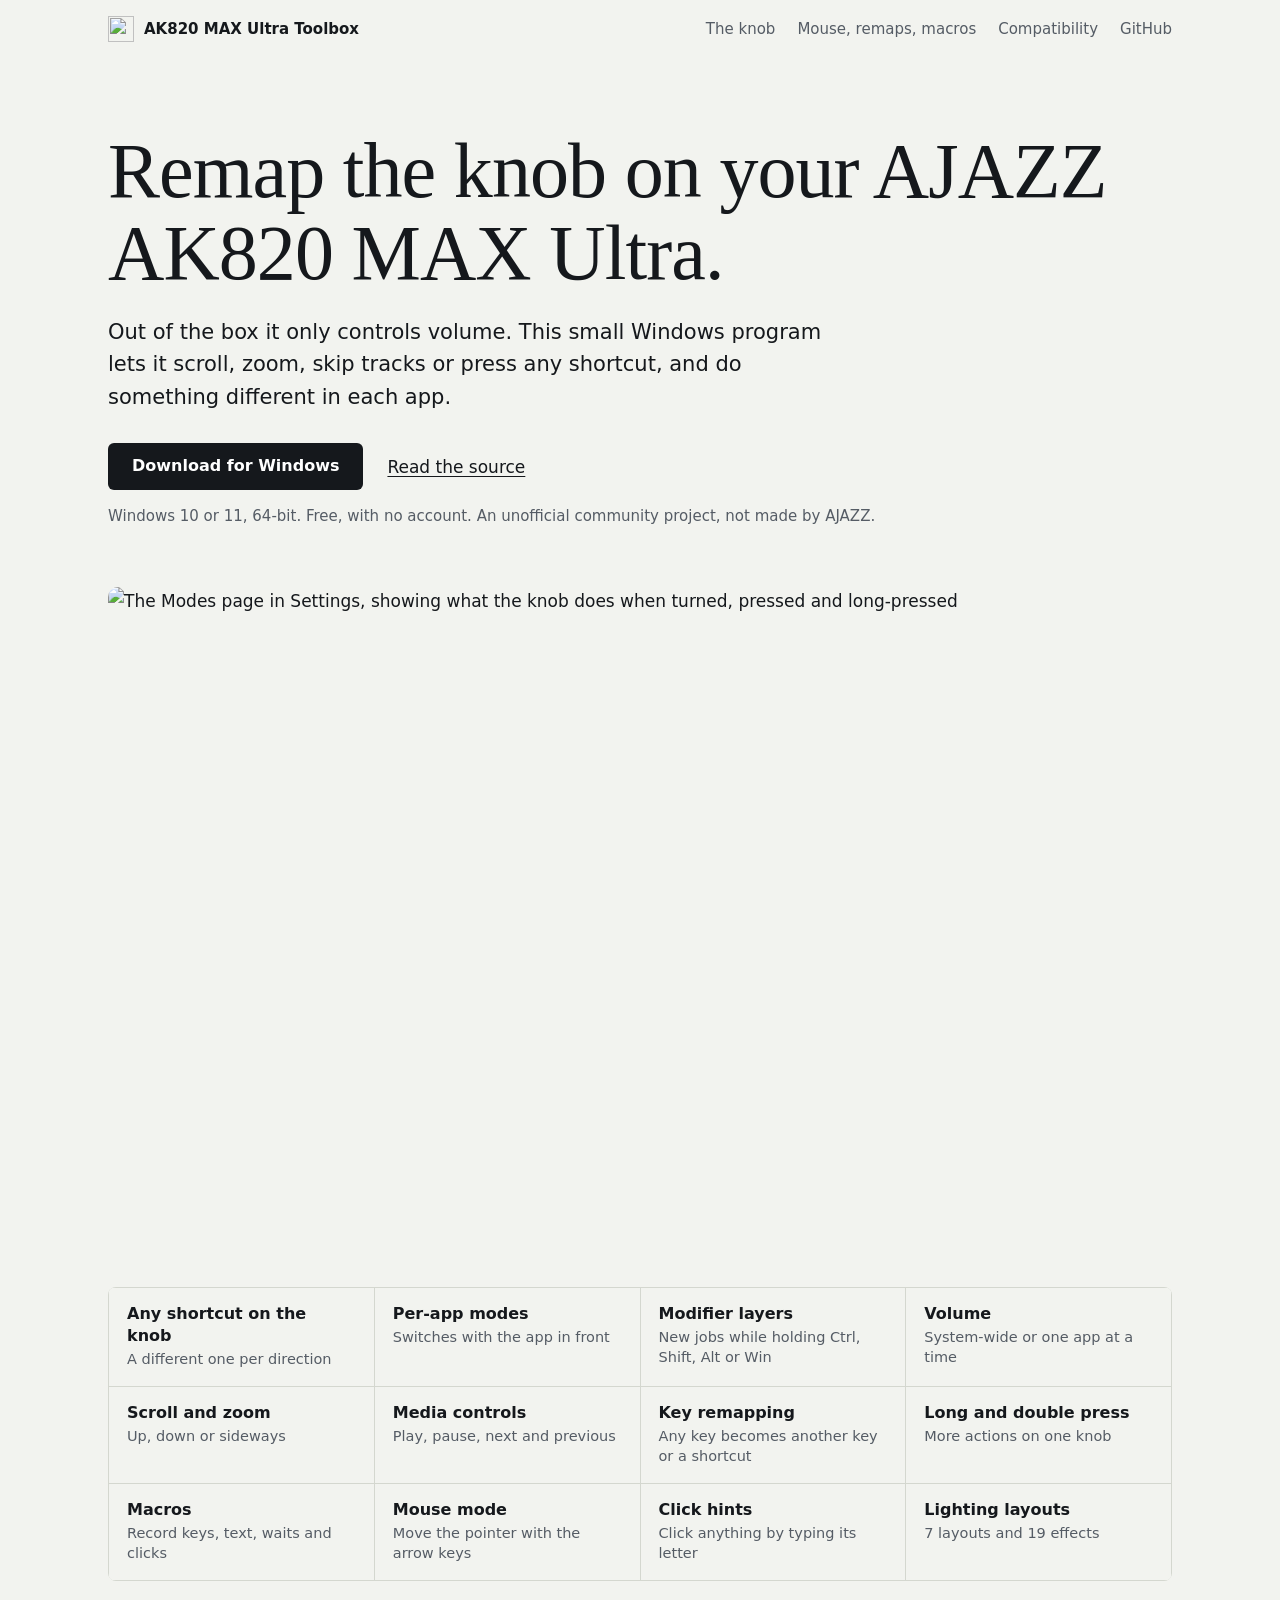
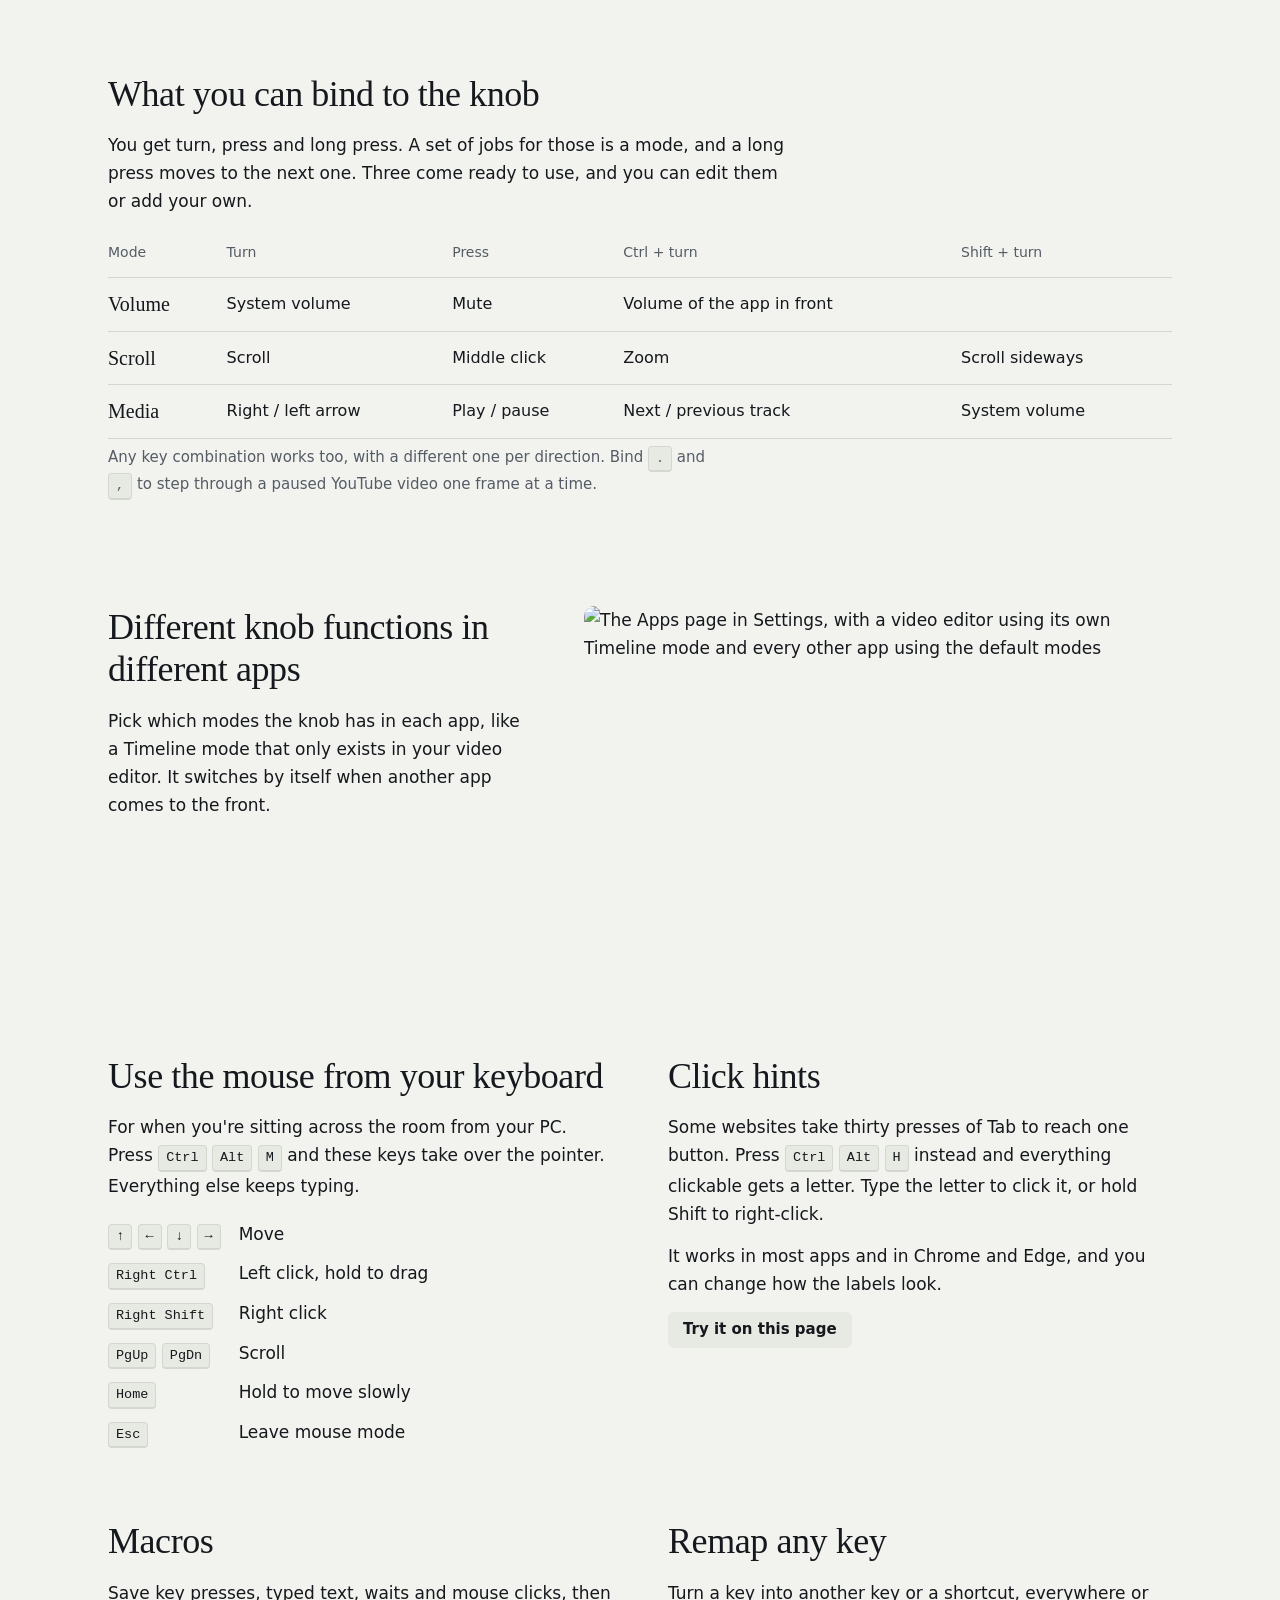
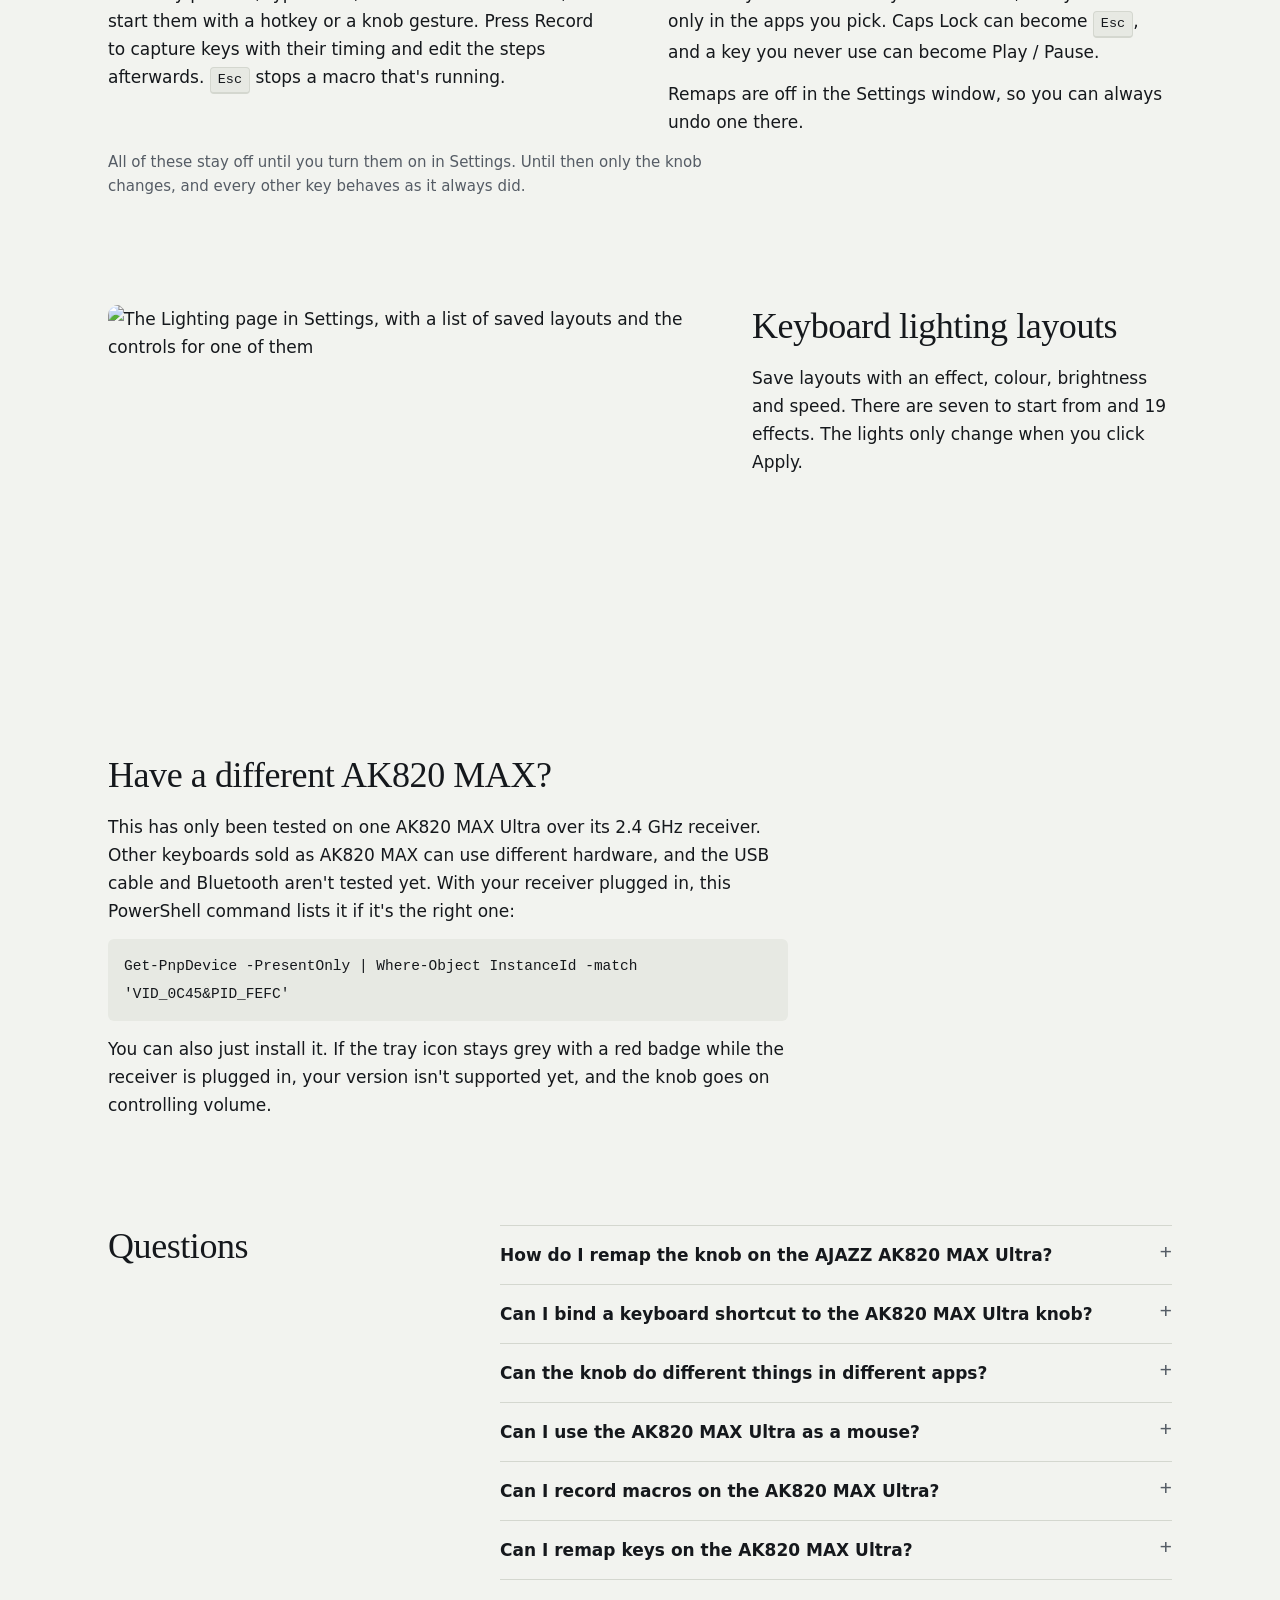
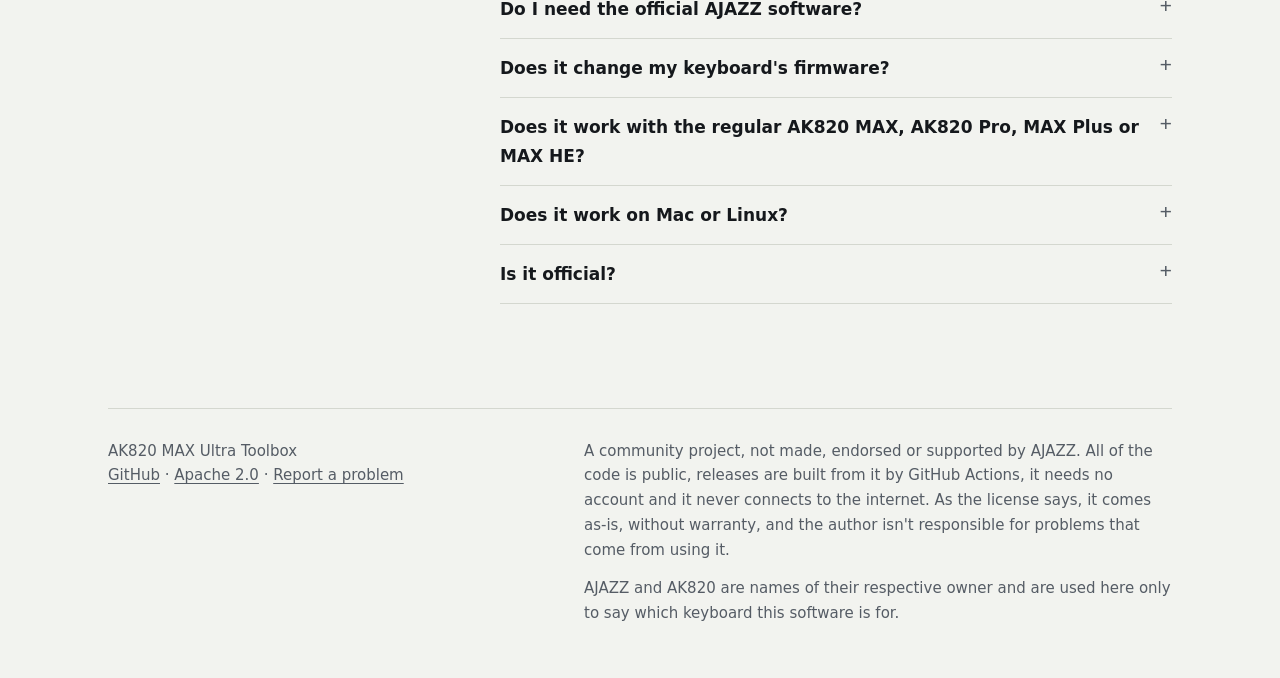
==== commit 18f1ec6d: "Tuş yeniden atama eklendi" ====
--- a/site/index.html
+++ b/site/index.html
@@ -36,6 +36,7 @@
           { "@type": "Question", "name": "Can the knob do different things in different apps?", "acceptedAnswer": { "@type": "Answer", "text": "Yes. The Apps page sets which modes the knob has in each app, and it switches automatically when another app comes to the front." } },
           { "@type": "Question", "name": "Can I use the AK820 MAX Ultra as a mouse?", "acceptedAnswer": { "@type": "Answer", "text": "Yes. Turn on Mouse mode and the arrow keys move the pointer, with the keys next to them for clicking and scrolling." } },
           { "@type": "Question", "name": "Can I record macros on the AK820 MAX Ultra?", "acceptedAnswer": { "@type": "Answer", "text": "Yes. On the Macros page press Record, press your keys, then give the macro a hotkey or bind it to the knob." } },
+          { "@type": "Question", "name": "Can I remap keys on the AK820 MAX Ultra?", "acceptedAnswer": { "@type": "Answer", "text": "Yes. On the Remap keys page, click a key field, press the key to change, then press what it should become: another key or a shortcut. It can apply everywhere or only in the apps you pick." } },
           { "@type": "Question", "name": "Do I need the official AJAZZ software?", "acceptedAnswer": { "@type": "Answer", "text": "No. AK820 MAX Ultra Toolbox works on its own." } },
           { "@type": "Question", "name": "Does it change my keyboard's firmware?", "acceptedAnswer": { "@type": "Answer", "text": "No. The knob functions all run on your PC and write nothing to the keyboard. Lighting settings are sent to the keyboard only when you click Apply, and they don't touch the firmware." } },
           { "@type": "Question", "name": "Does it work with the regular AK820 MAX, AK820 Pro, MAX Plus or MAX HE?", "acceptedAnswer": { "@type": "Answer", "text": "It has only been tested on an AK820 MAX Ultra over its 2.4 GHz receiver. Other models and versions use different hardware or haven't been tested. If yours isn't recognised, the program does nothing and the knob keeps working normally." } },
@@ -166,7 +167,7 @@
       <a class="brand" href="#top"><img src="images/icon.png" width="26" height="26" alt="">AK820 MAX Ultra Toolbox</a>
       <nav aria-label="Page">
         <a href="#knob">The knob</a>
-        <a href="#extras">Macros and mouse</a>
+        <a href="#extras">Mouse, remaps, macros</a>
         <a href="#compatibility">Compatibility</a>
         <a href="https://github.com/Enceladus00/ak820-max-ultra-toolbox">GitHub</a>
       </nav>
@@ -190,7 +191,7 @@
         <li><b>Volume</b>System-wide or one app at a time</li>
         <li><b>Scroll and zoom</b>Up, down or sideways</li>
         <li><b>Media controls</b>Play, pause, next and previous</li>
-        <li><b>Mouse clicks</b>Left, middle or right on the knob</li>
+        <li><b>Key remapping</b>Any key becomes another key or a shortcut</li>
         <li><b>Long and double press</b>More actions on one knob</li>
         <li><b>Macros</b>Record keys, text, waits and clicks</li>
         <li><b>Mouse mode</b>Move the pointer with the arrow keys</li>
@@ -250,10 +251,12 @@
             <p>Save key presses, typed text, waits and mouse clicks, then start them with a hotkey or a knob gesture. Press Record to capture keys with their timing and edit the steps afterwards. <kbd>Esc</kbd> stops a macro that's running.</p>
           </div>
           <div>
-            <h2>Off until you want them</h2>
-            <p>Mouse mode, hints and macros stay off until you turn them on in Settings. Until then only the knob changes, and every other key behaves as it always did.</p>
+            <h2>Remap any key</h2>
+            <p>Turn a key into another key or a shortcut, everywhere or only in the apps you pick. Caps Lock can become <kbd>Esc</kbd>, and a key you never use can become Play / Pause.</p>
+            <p>Remaps are off in the Settings window, so you can always undo one there.</p>
           </div>
         </div>
+        <p class="soft small measure">All of these stay off until you turn them on in Settings. Until then only the knob changes, and every other key behaves as it always did.</p>
       </section>
 
       <section>
@@ -298,6 +301,10 @@
           <details>
             <summary>Can I record macros on the AK820 MAX Ultra?</summary>
             <p>Yes. On the Macros page press Record, press your keys, then give the macro a hotkey or bind it to the knob.</p>
+          </details>
+          <details>
+            <summary>Can I remap keys on the AK820 MAX Ultra?</summary>
+            <p>Yes. On the Remap keys page, click a key field, press the key to change, then press what it should become: another key or a shortcut. It can apply everywhere or only in the apps you pick.</p>
           </details>
           <details>
             <summary>Do I need the official AJAZZ software?</summary>
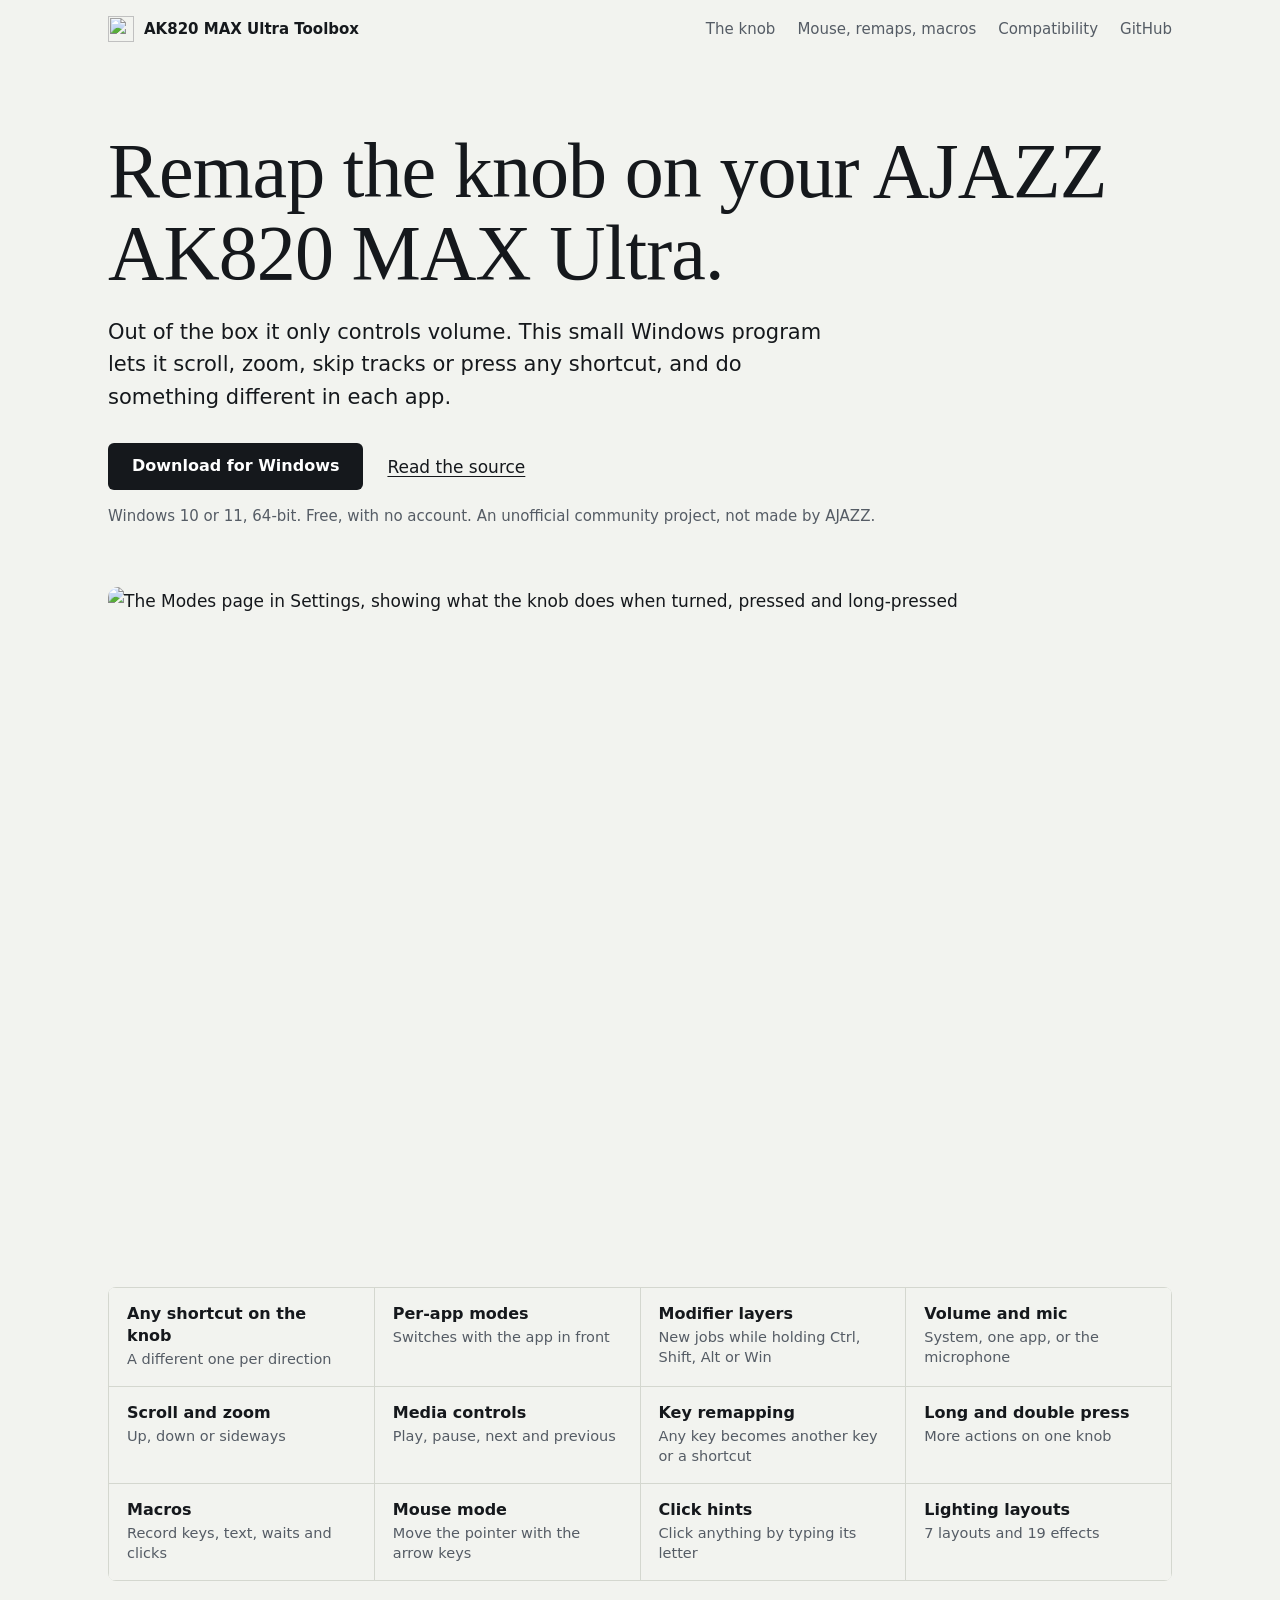
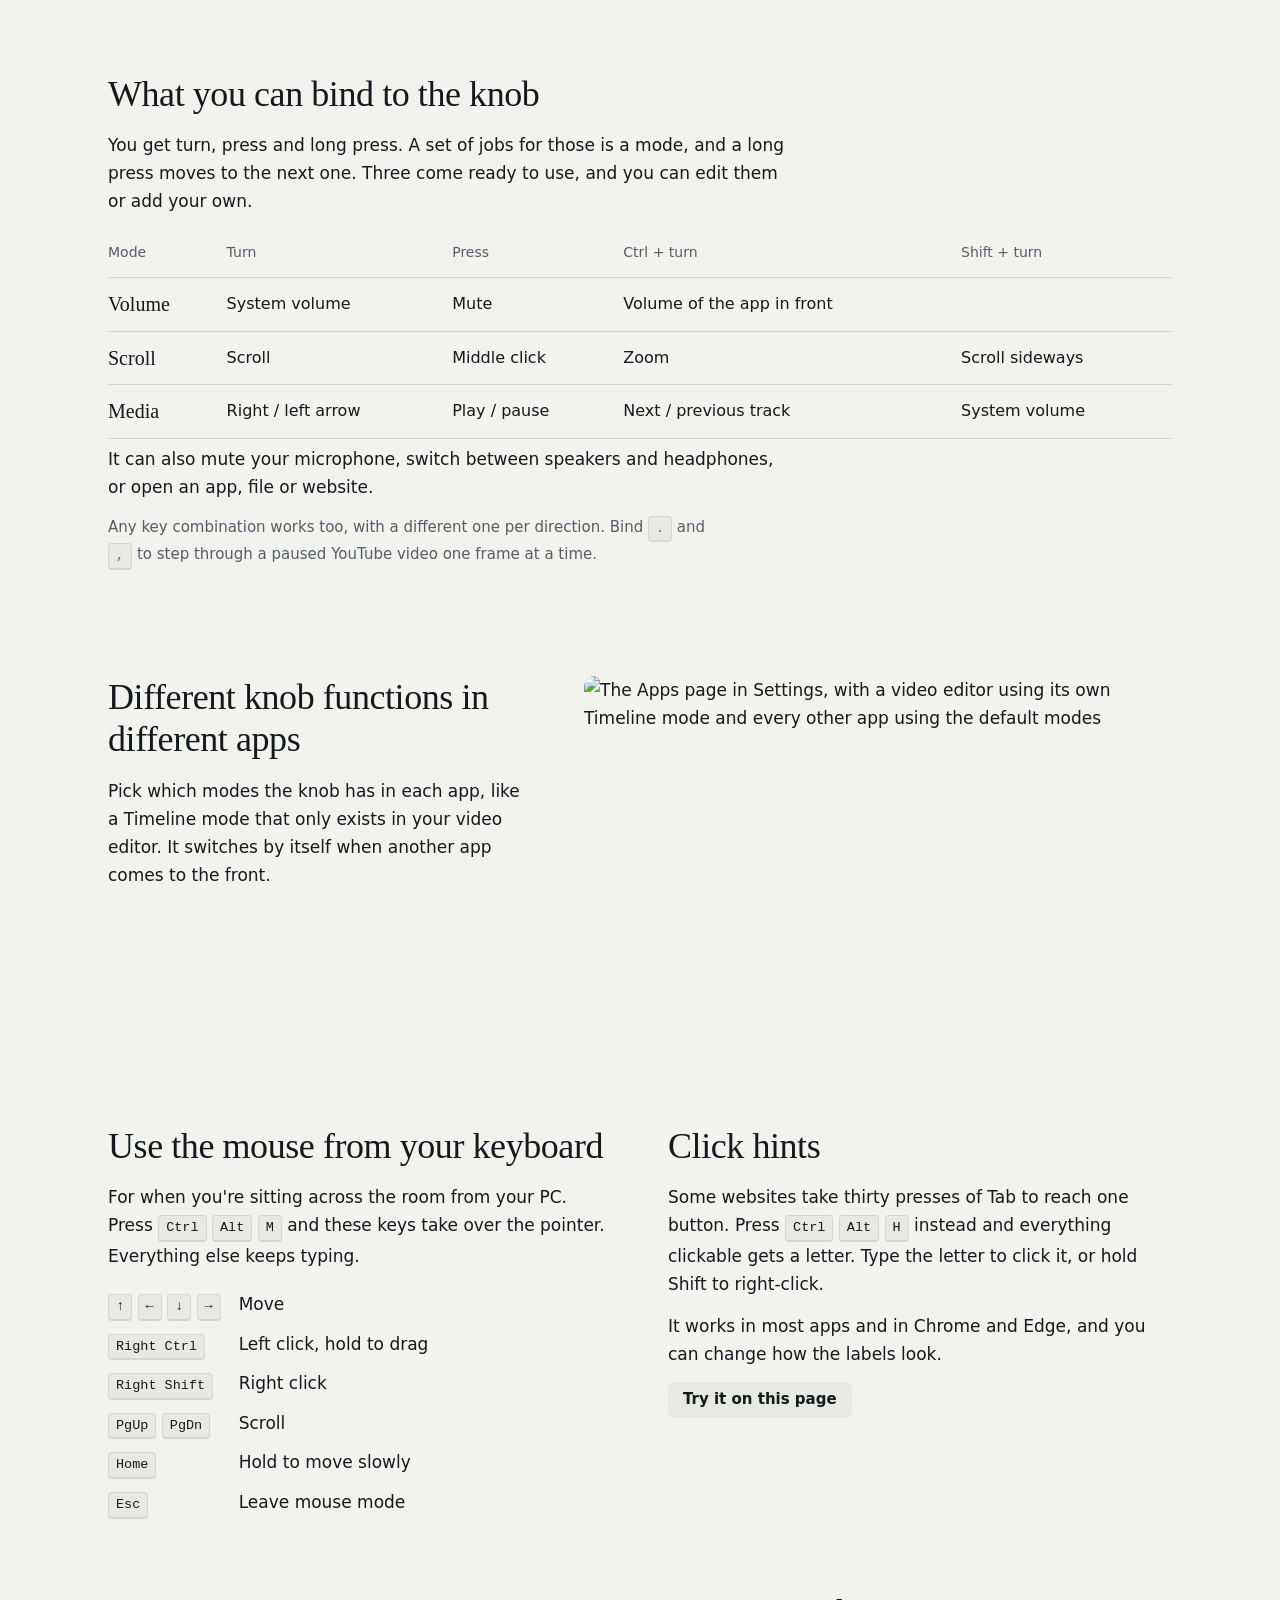
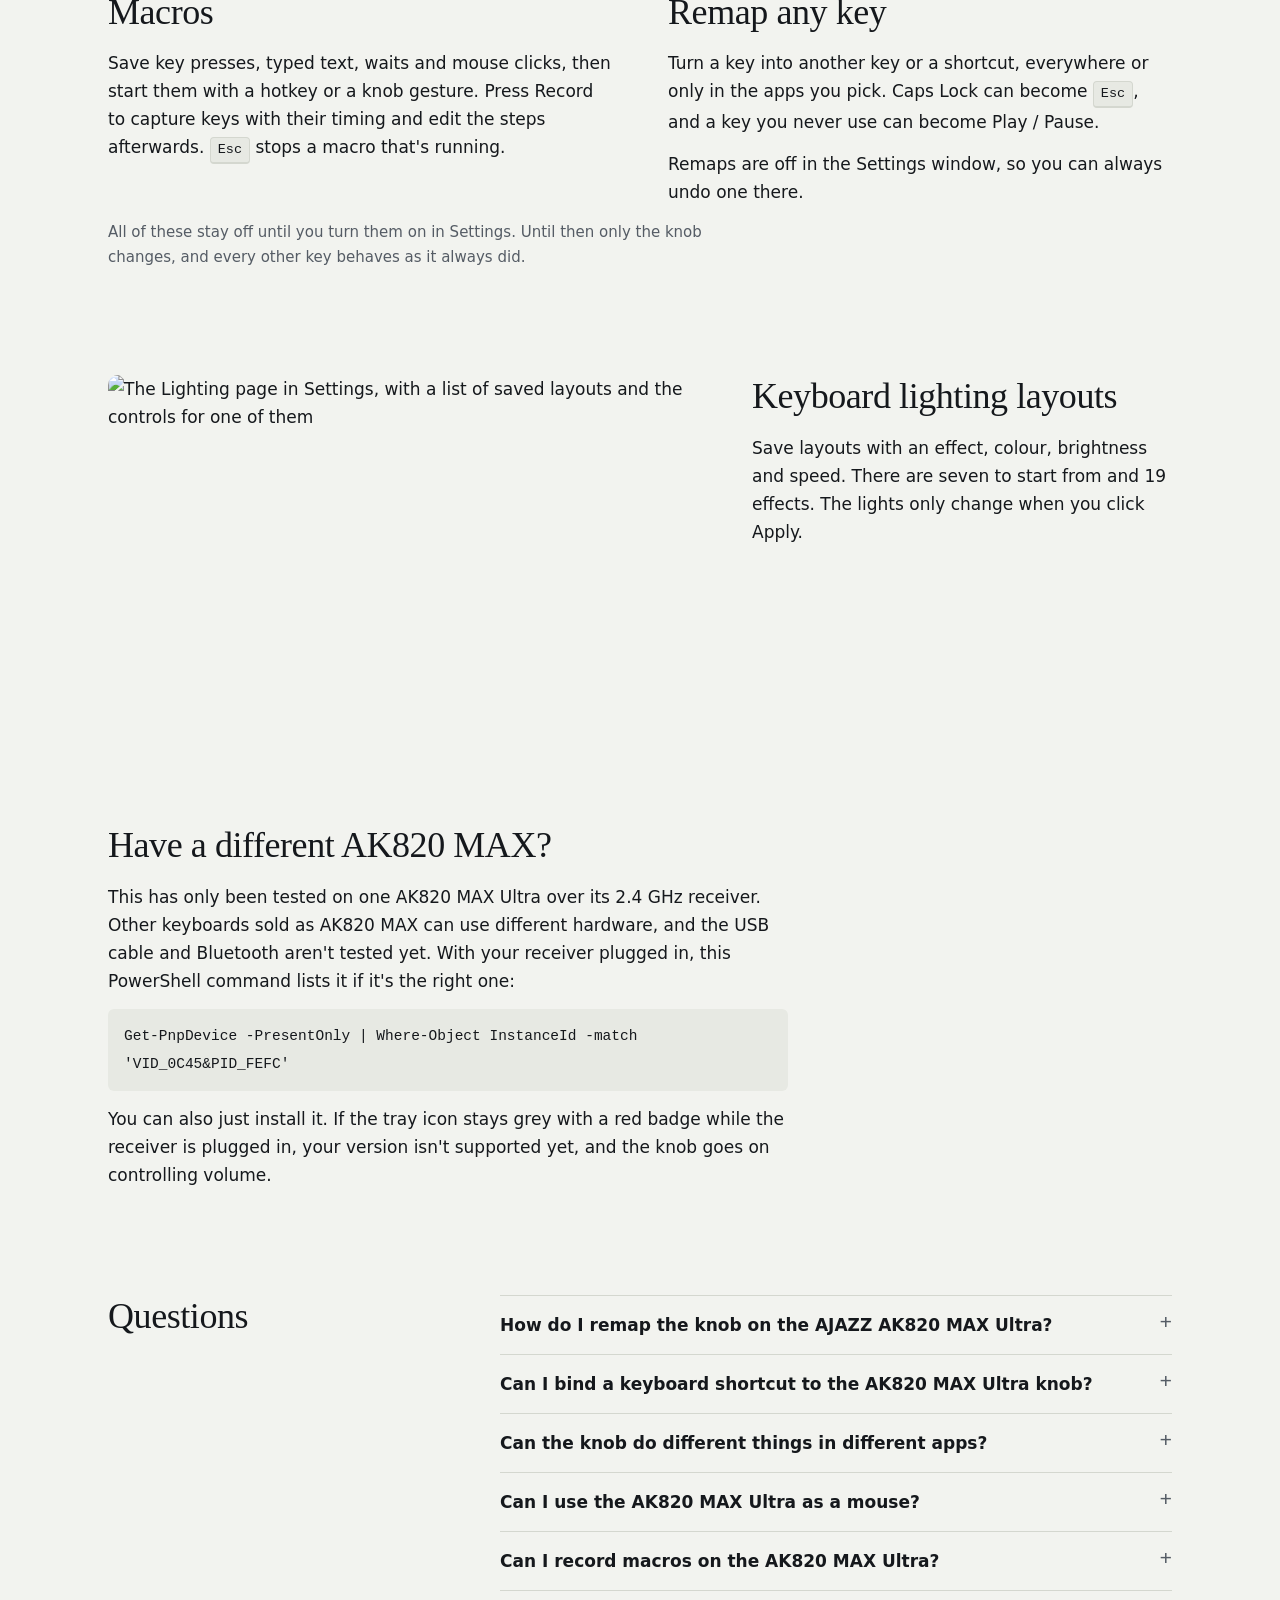
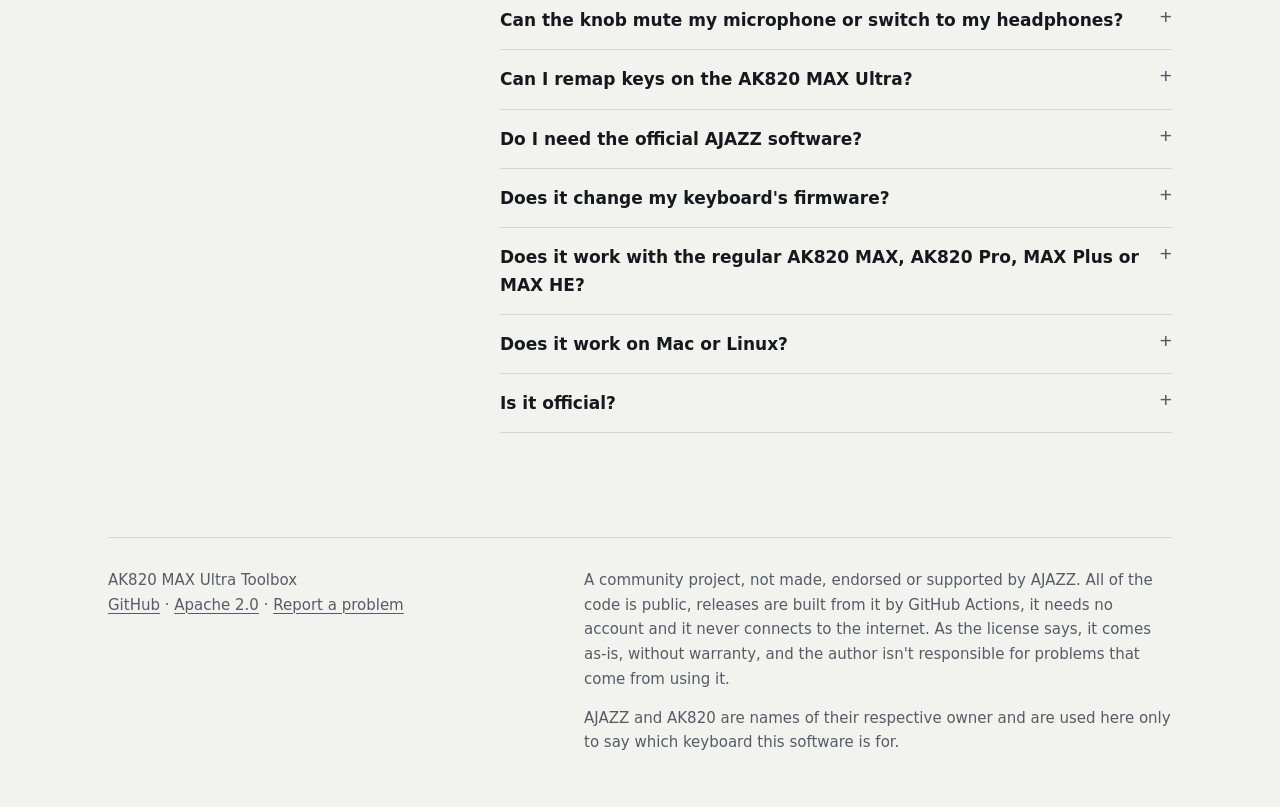
==== commit 2fc107b2: "Düğmeye mikrofon, ses çıkışı ve uygulama açma eylemleri eklendi" ====
--- a/site/index.html
+++ b/site/index.html
@@ -36,6 +36,7 @@
           { "@type": "Question", "name": "Can the knob do different things in different apps?", "acceptedAnswer": { "@type": "Answer", "text": "Yes. The Apps page sets which modes the knob has in each app, and it switches automatically when another app comes to the front." } },
           { "@type": "Question", "name": "Can I use the AK820 MAX Ultra as a mouse?", "acceptedAnswer": { "@type": "Answer", "text": "Yes. Turn on Mouse mode and the arrow keys move the pointer, with the keys next to them for clicking and scrolling." } },
           { "@type": "Question", "name": "Can I record macros on the AK820 MAX Ultra?", "acceptedAnswer": { "@type": "Answer", "text": "Yes. On the Macros page press Record, press your keys, then give the macro a hotkey or bind it to the knob." } },
+          { "@type": "Question", "name": "Can the knob mute my microphone or switch to my headphones?", "acceptedAnswer": { "@type": "Answer", "text": "Yes. Mute / unmute the microphone works for calls in Teams, Discord and the like too. Next sound output moves between speakers and headphones, and on a turn the knob goes back and forth through them." } },
           { "@type": "Question", "name": "Can I remap keys on the AK820 MAX Ultra?", "acceptedAnswer": { "@type": "Answer", "text": "Yes. On the Remap keys page, click a key field, press the key to change, then press what it should become: another key or a shortcut. It can apply everywhere or only in the apps you pick." } },
           { "@type": "Question", "name": "Do I need the official AJAZZ software?", "acceptedAnswer": { "@type": "Answer", "text": "No. AK820 MAX Ultra Toolbox works on its own." } },
           { "@type": "Question", "name": "Does it change my keyboard's firmware?", "acceptedAnswer": { "@type": "Answer", "text": "No. The knob functions all run on your PC and write nothing to the keyboard. Lighting settings are sent to the keyboard only when you click Apply, and they don't touch the firmware." } },
@@ -188,7 +189,7 @@
         <li><b>Any shortcut on the knob</b>A different one per direction</li>
         <li><b>Per-app modes</b>Switches with the app in front</li>
         <li><b>Modifier layers</b>New jobs while holding Ctrl, Shift, Alt or Win</li>
-        <li><b>Volume</b>System-wide or one app at a time</li>
+        <li><b>Volume and mic</b>System, one app, or the microphone</li>
         <li><b>Scroll and zoom</b>Up, down or sideways</li>
         <li><b>Media controls</b>Play, pause, next and previous</li>
         <li><b>Key remapping</b>Any key becomes another key or a shortcut</li>
@@ -210,6 +211,7 @@
             <tr><th scope="row">Media</th><td data-label="Turn">Right / left arrow</td><td data-label="Press">Play / pause</td><td data-label="Ctrl + turn">Next / previous track</td><td data-label="Shift + turn">System volume</td></tr>
           </tbody>
         </table>
+        <p class="measure">It can also mute your microphone, switch between speakers and headphones, or open an app, file or website.</p>
         <p class="measure soft small">Any key combination works too, with a different one per direction. Bind <kbd>.</kbd> and <kbd>,</kbd> to step through a paused YouTube video one frame at a time.</p>
       </section>
 
@@ -301,6 +303,10 @@
           <details>
             <summary>Can I record macros on the AK820 MAX Ultra?</summary>
             <p>Yes. On the Macros page press Record, press your keys, then give the macro a hotkey or bind it to the knob.</p>
+          </details>
+          <details>
+            <summary>Can the knob mute my microphone or switch to my headphones?</summary>
+            <p>Yes. Mute / unmute the microphone works for calls in Teams, Discord and the like too. Next sound output moves between speakers and headphones, and on a turn the knob goes back and forth through them.</p>
           </details>
           <details>
             <summary>Can I remap keys on the AK820 MAX Ultra?</summary>
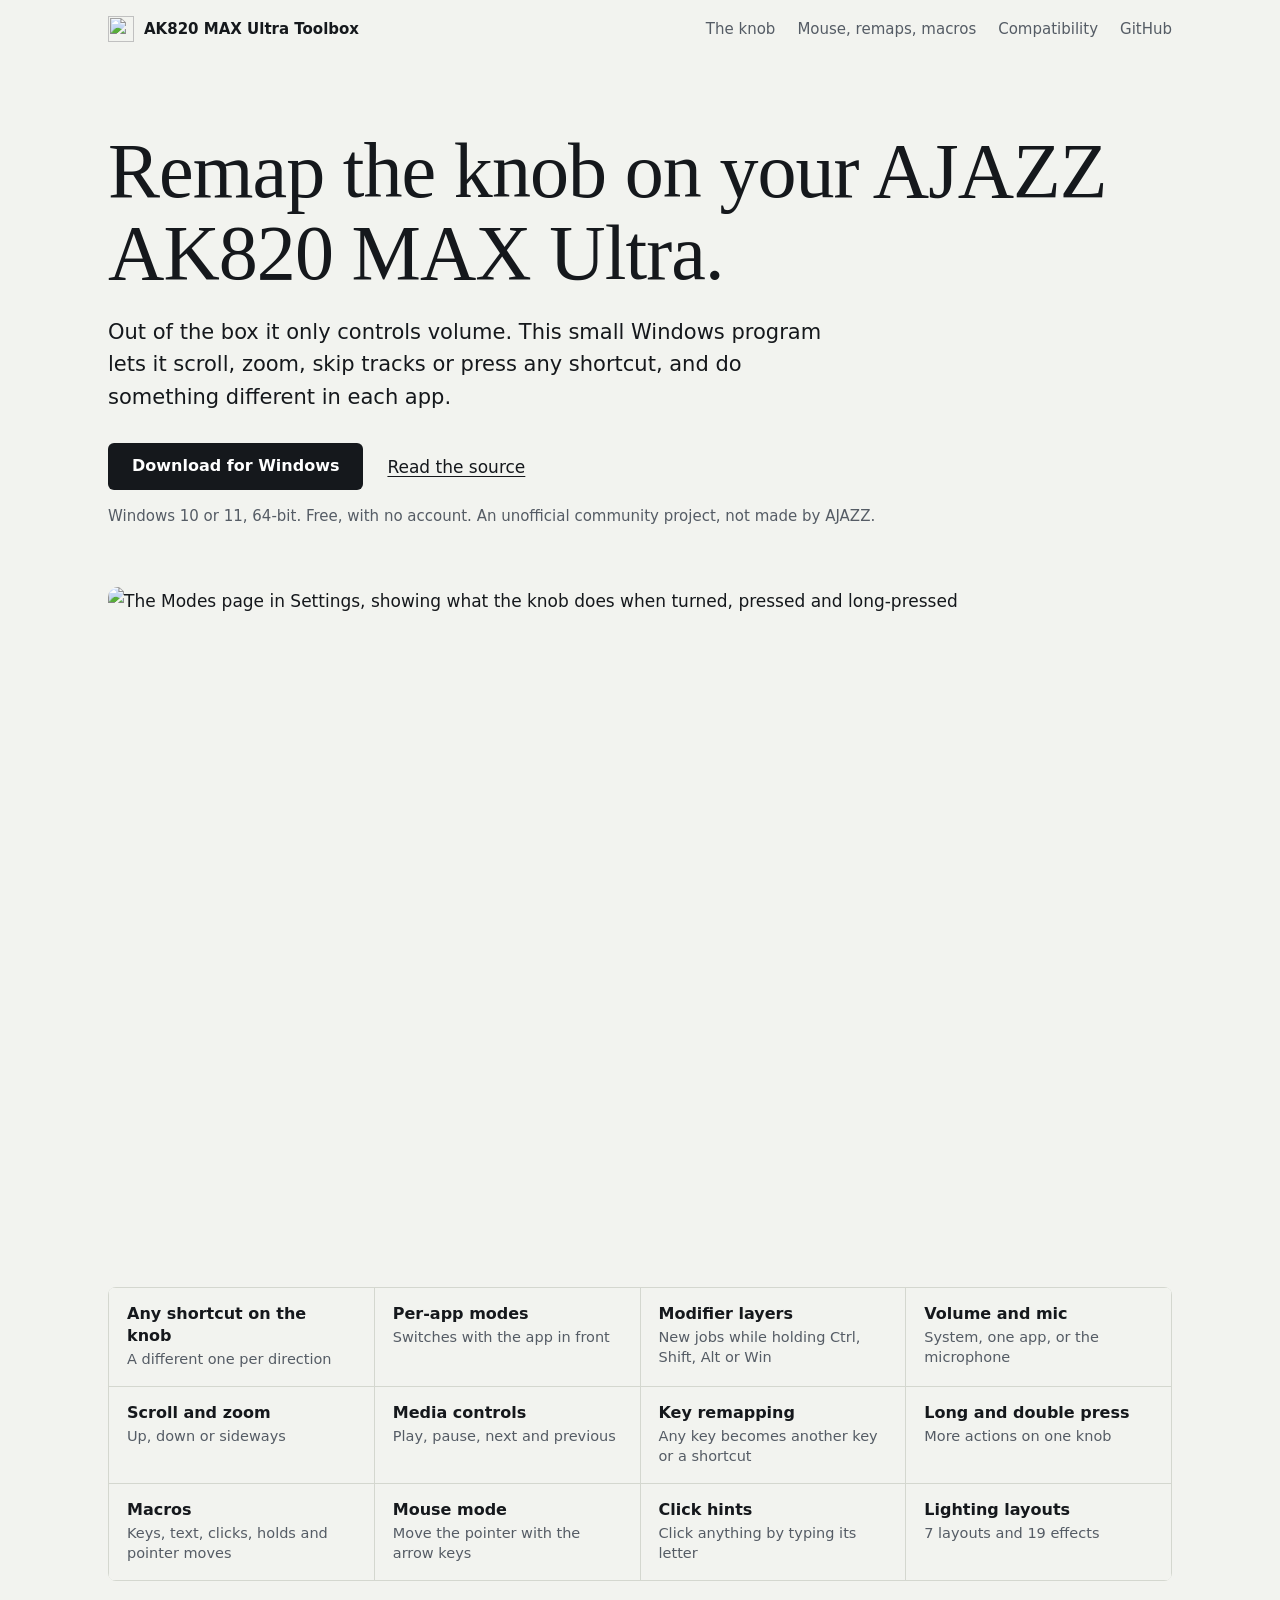
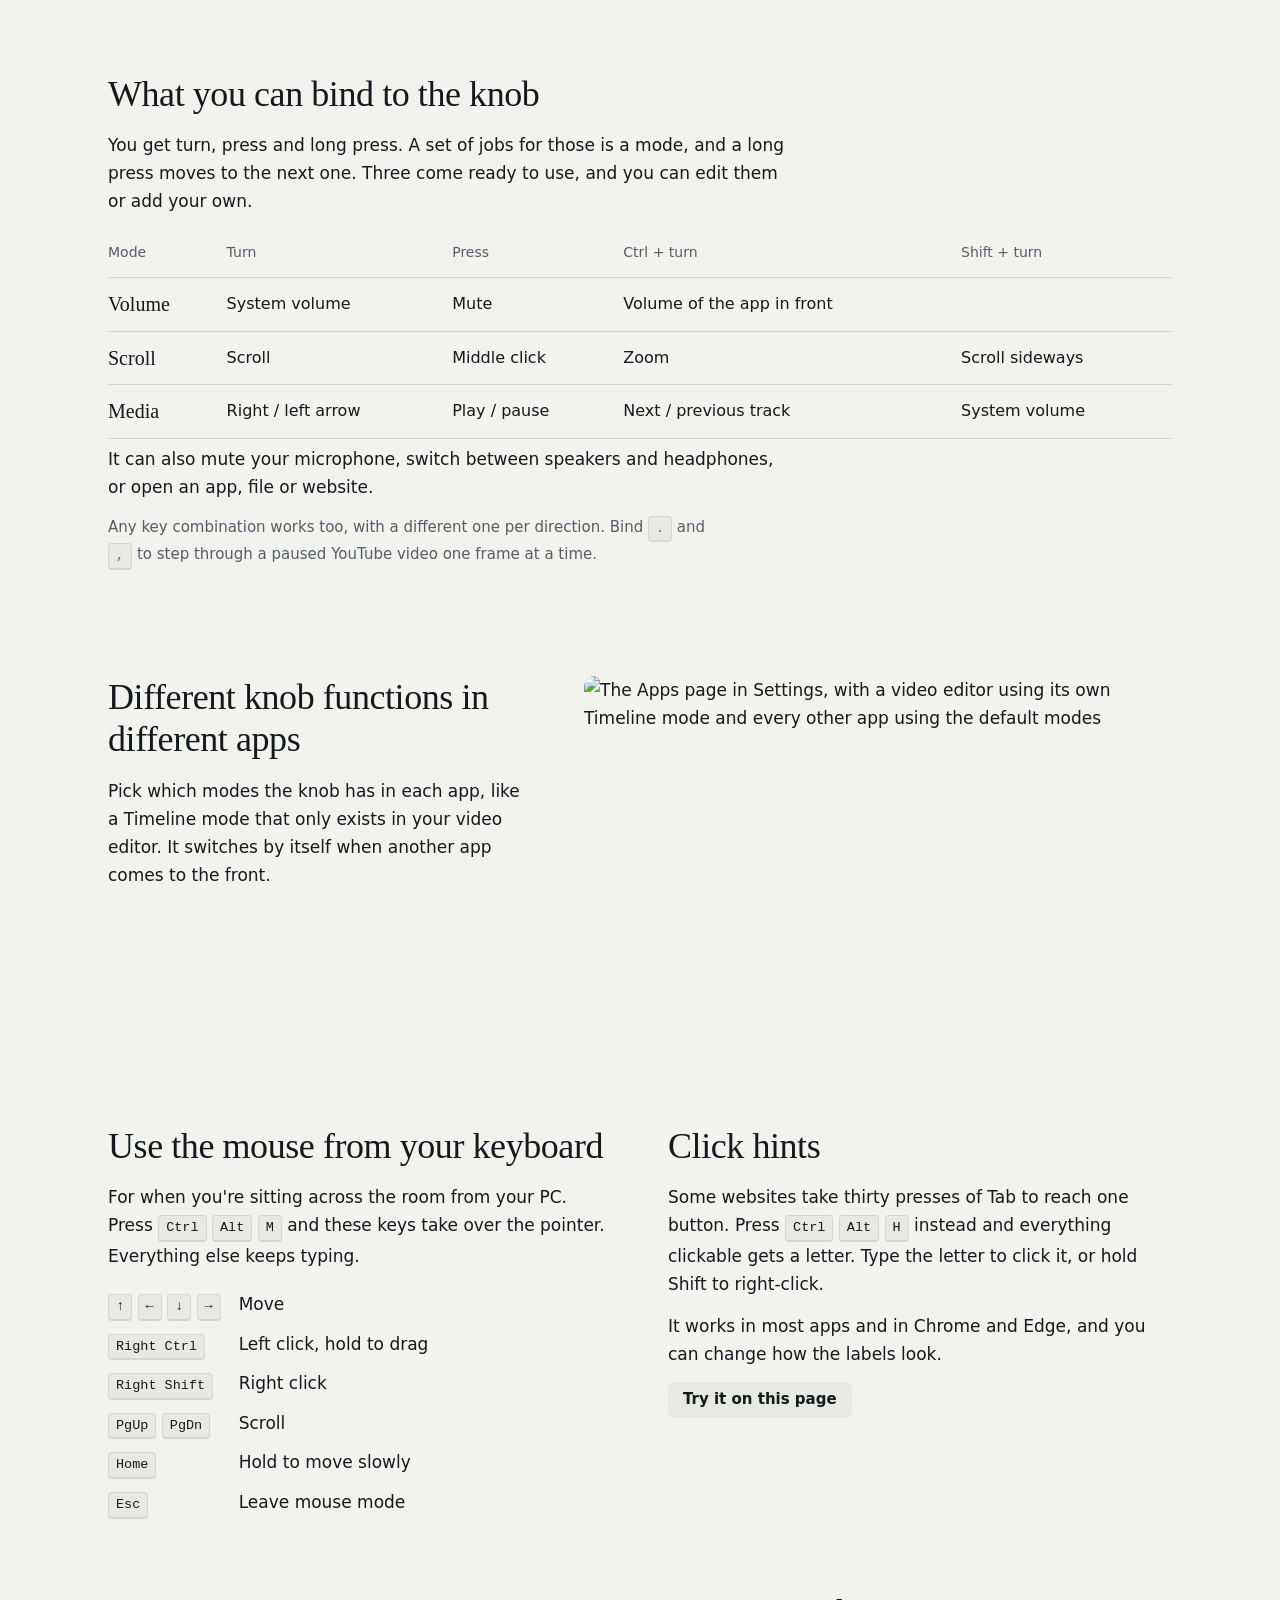
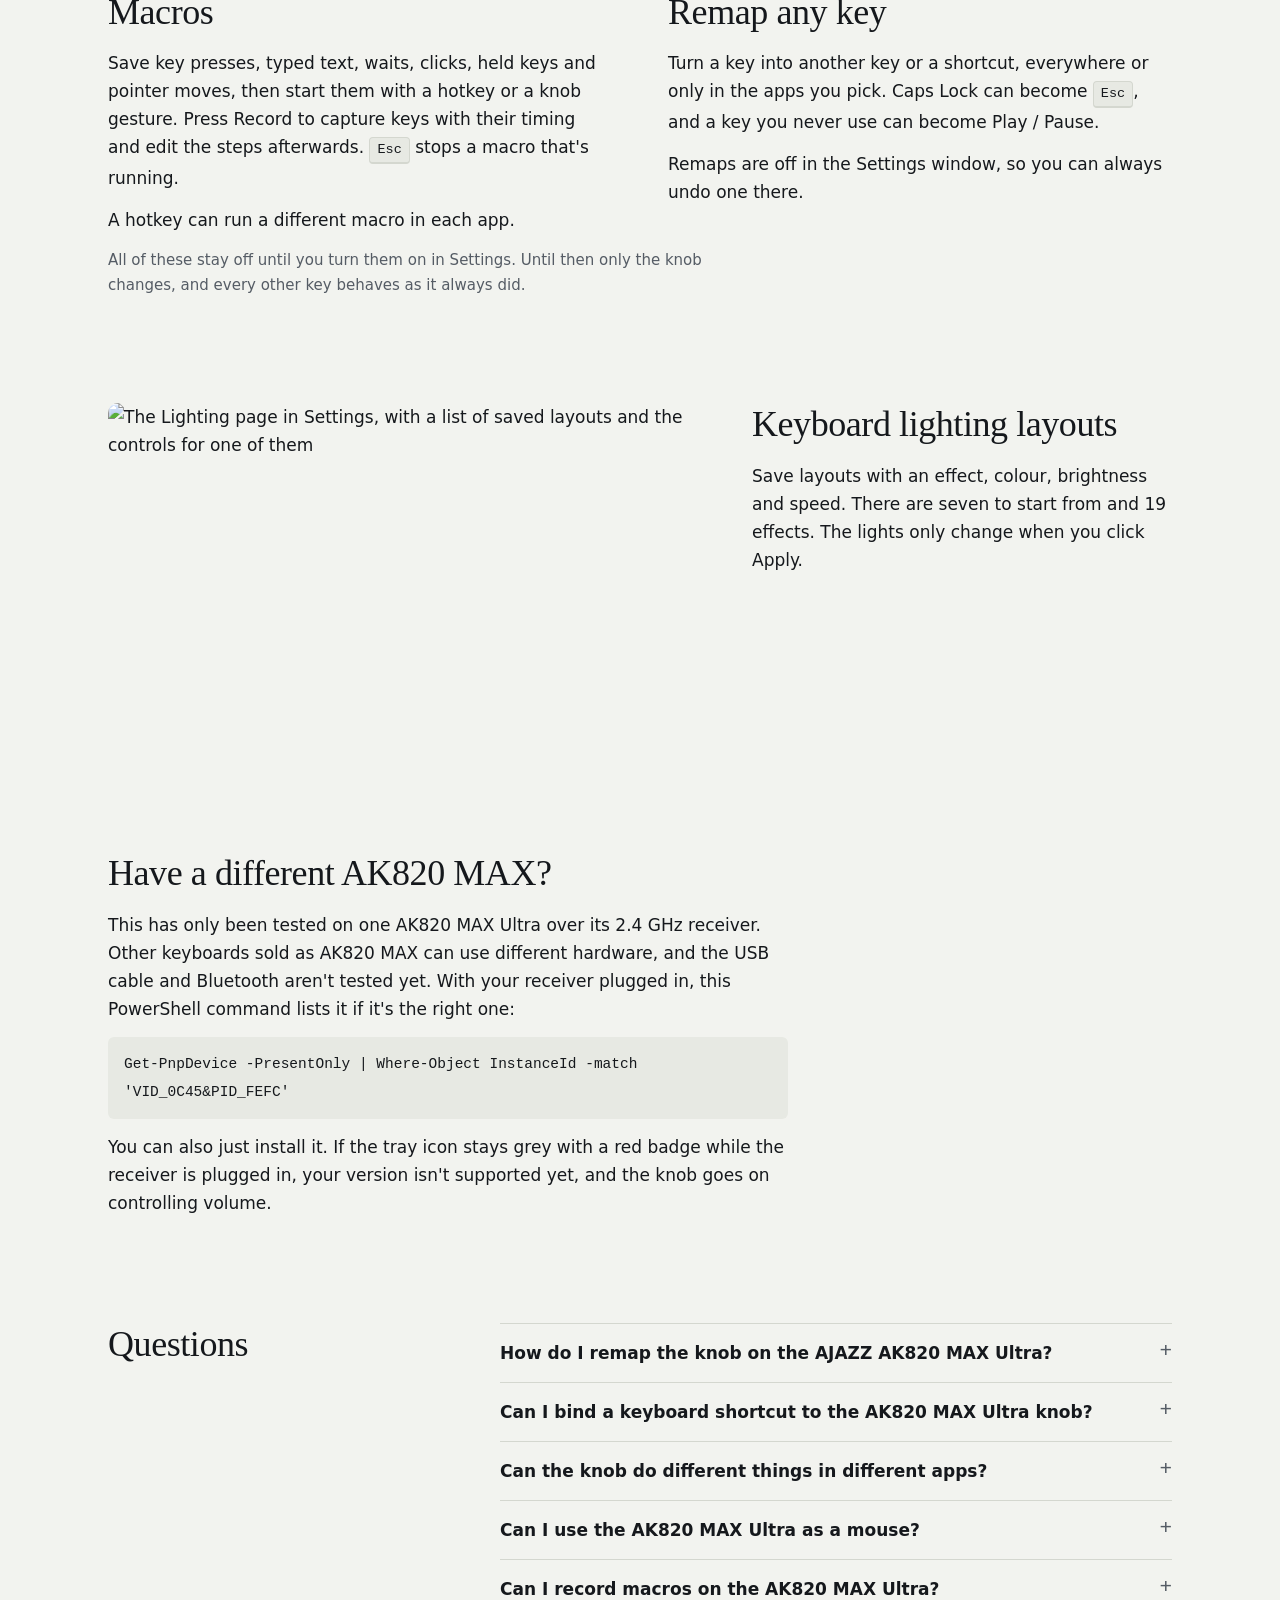
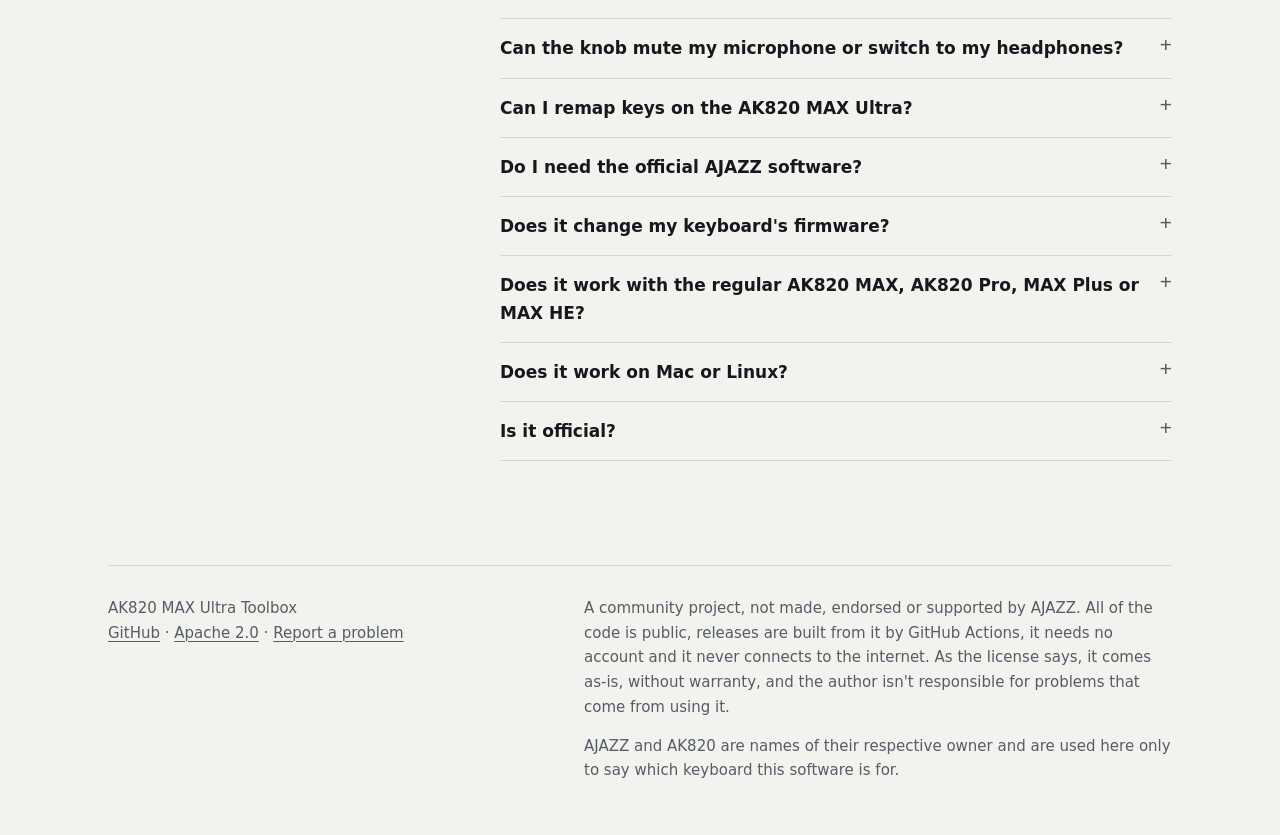
==== commit a7d65ed6: "Makrolara tuş basılı tutma, imleç taşıma, kaydırma ve uygulamaya özel kısayol eklendi" ====
--- a/site/index.html
+++ b/site/index.html
@@ -194,7 +194,7 @@
         <li><b>Media controls</b>Play, pause, next and previous</li>
         <li><b>Key remapping</b>Any key becomes another key or a shortcut</li>
         <li><b>Long and double press</b>More actions on one knob</li>
-        <li><b>Macros</b>Record keys, text, waits and clicks</li>
+        <li><b>Macros</b>Keys, text, clicks, holds and pointer moves</li>
         <li><b>Mouse mode</b>Move the pointer with the arrow keys</li>
         <li><b>Click hints</b>Click anything by typing its letter</li>
         <li><b>Lighting layouts</b>7 layouts and 19 effects</li>
@@ -250,7 +250,8 @@
           </div>
           <div>
             <h2>Macros</h2>
-            <p>Save key presses, typed text, waits and mouse clicks, then start them with a hotkey or a knob gesture. Press Record to capture keys with their timing and edit the steps afterwards. <kbd>Esc</kbd> stops a macro that's running.</p>
+            <p>Save key presses, typed text, waits, clicks, held keys and pointer moves, then start them with a hotkey or a knob gesture. Press Record to capture keys with their timing and edit the steps afterwards. <kbd>Esc</kbd> stops a macro that's running.</p>
+            <p>A hotkey can run a different macro in each app.</p>
           </div>
           <div>
             <h2>Remap any key</h2>
